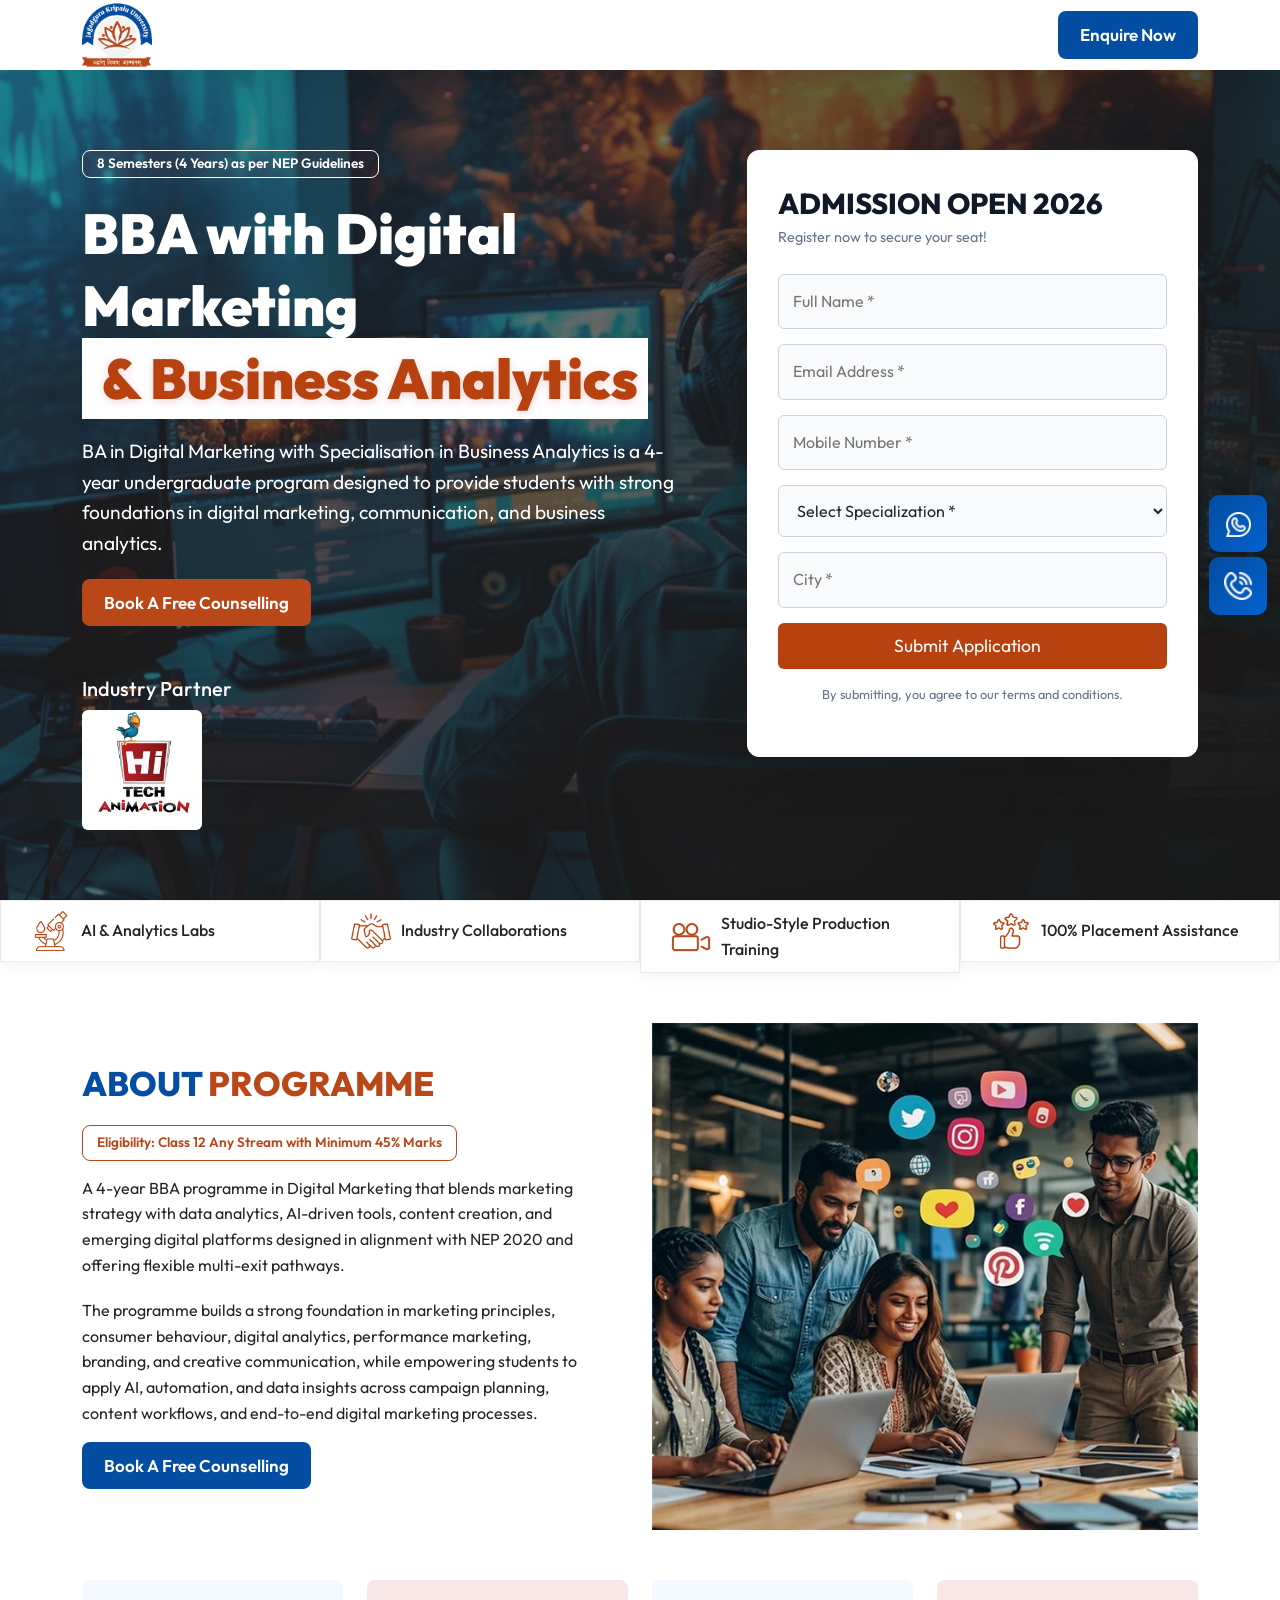
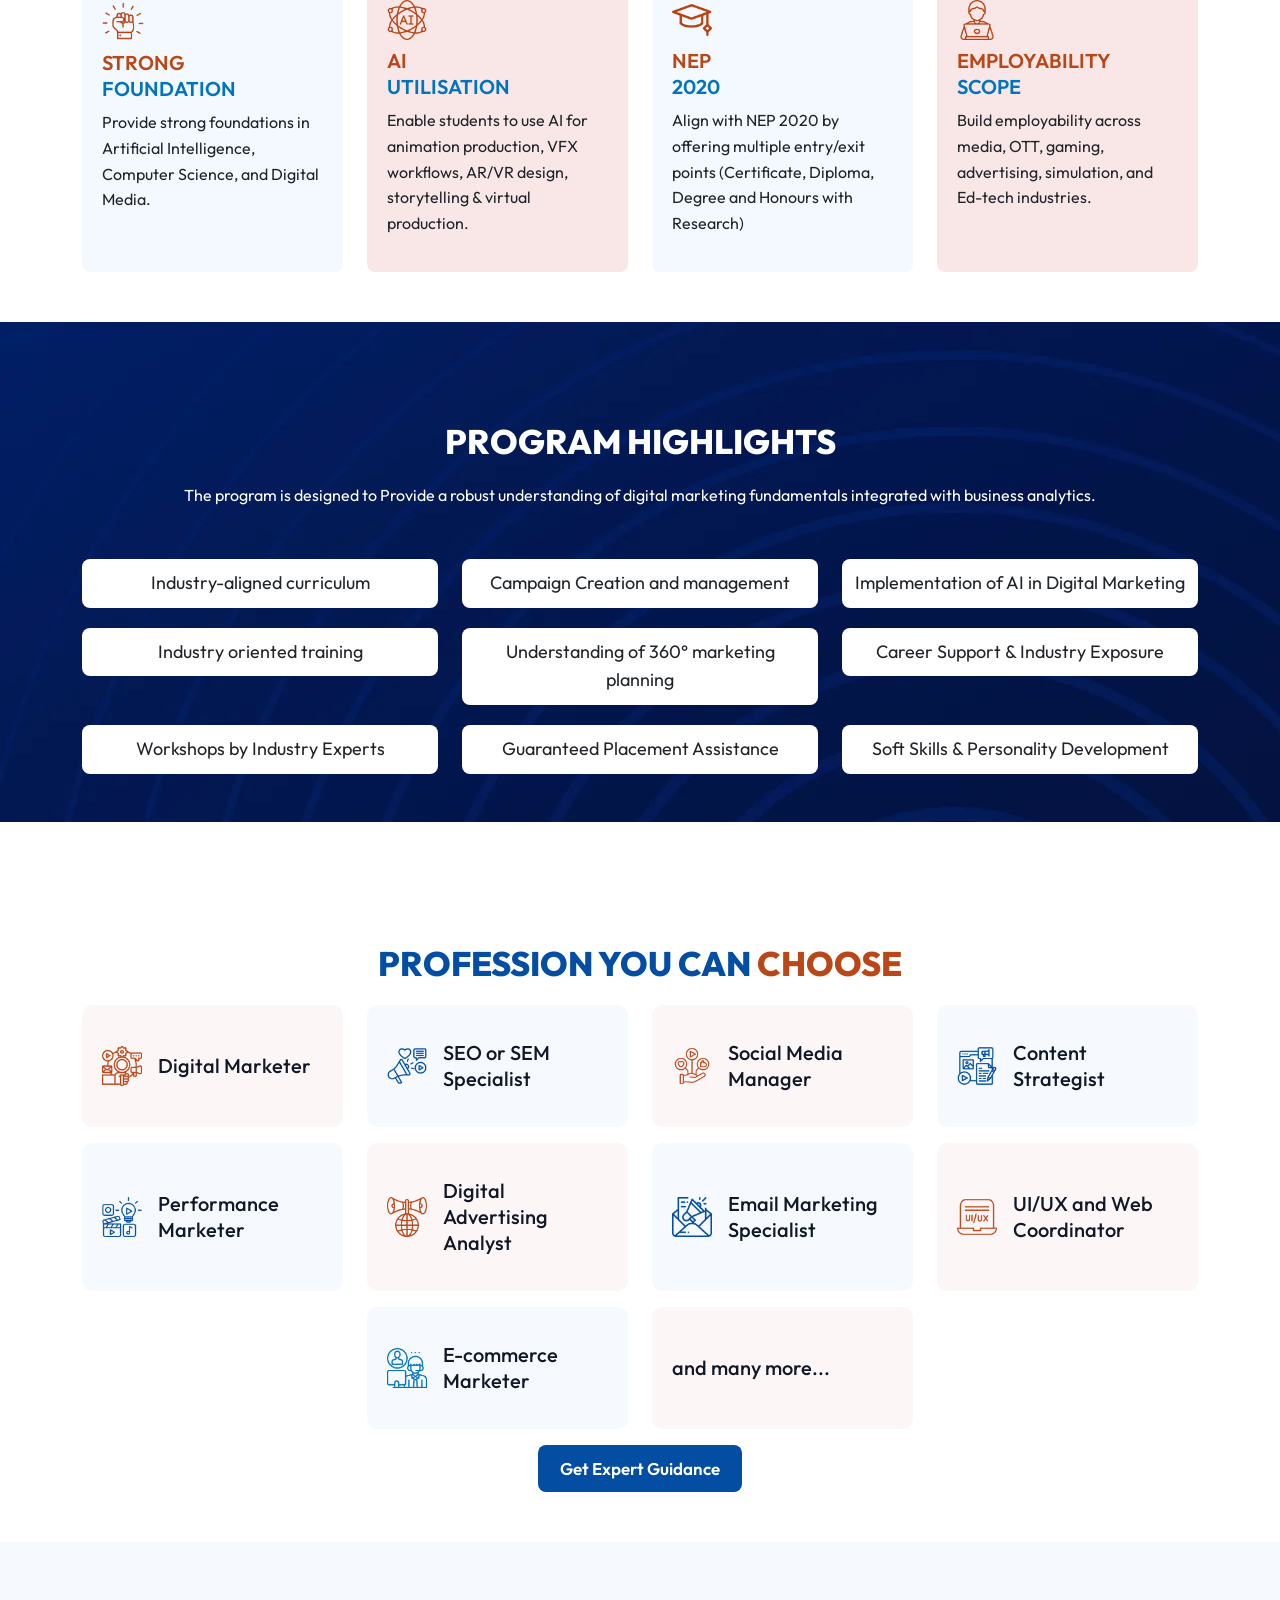
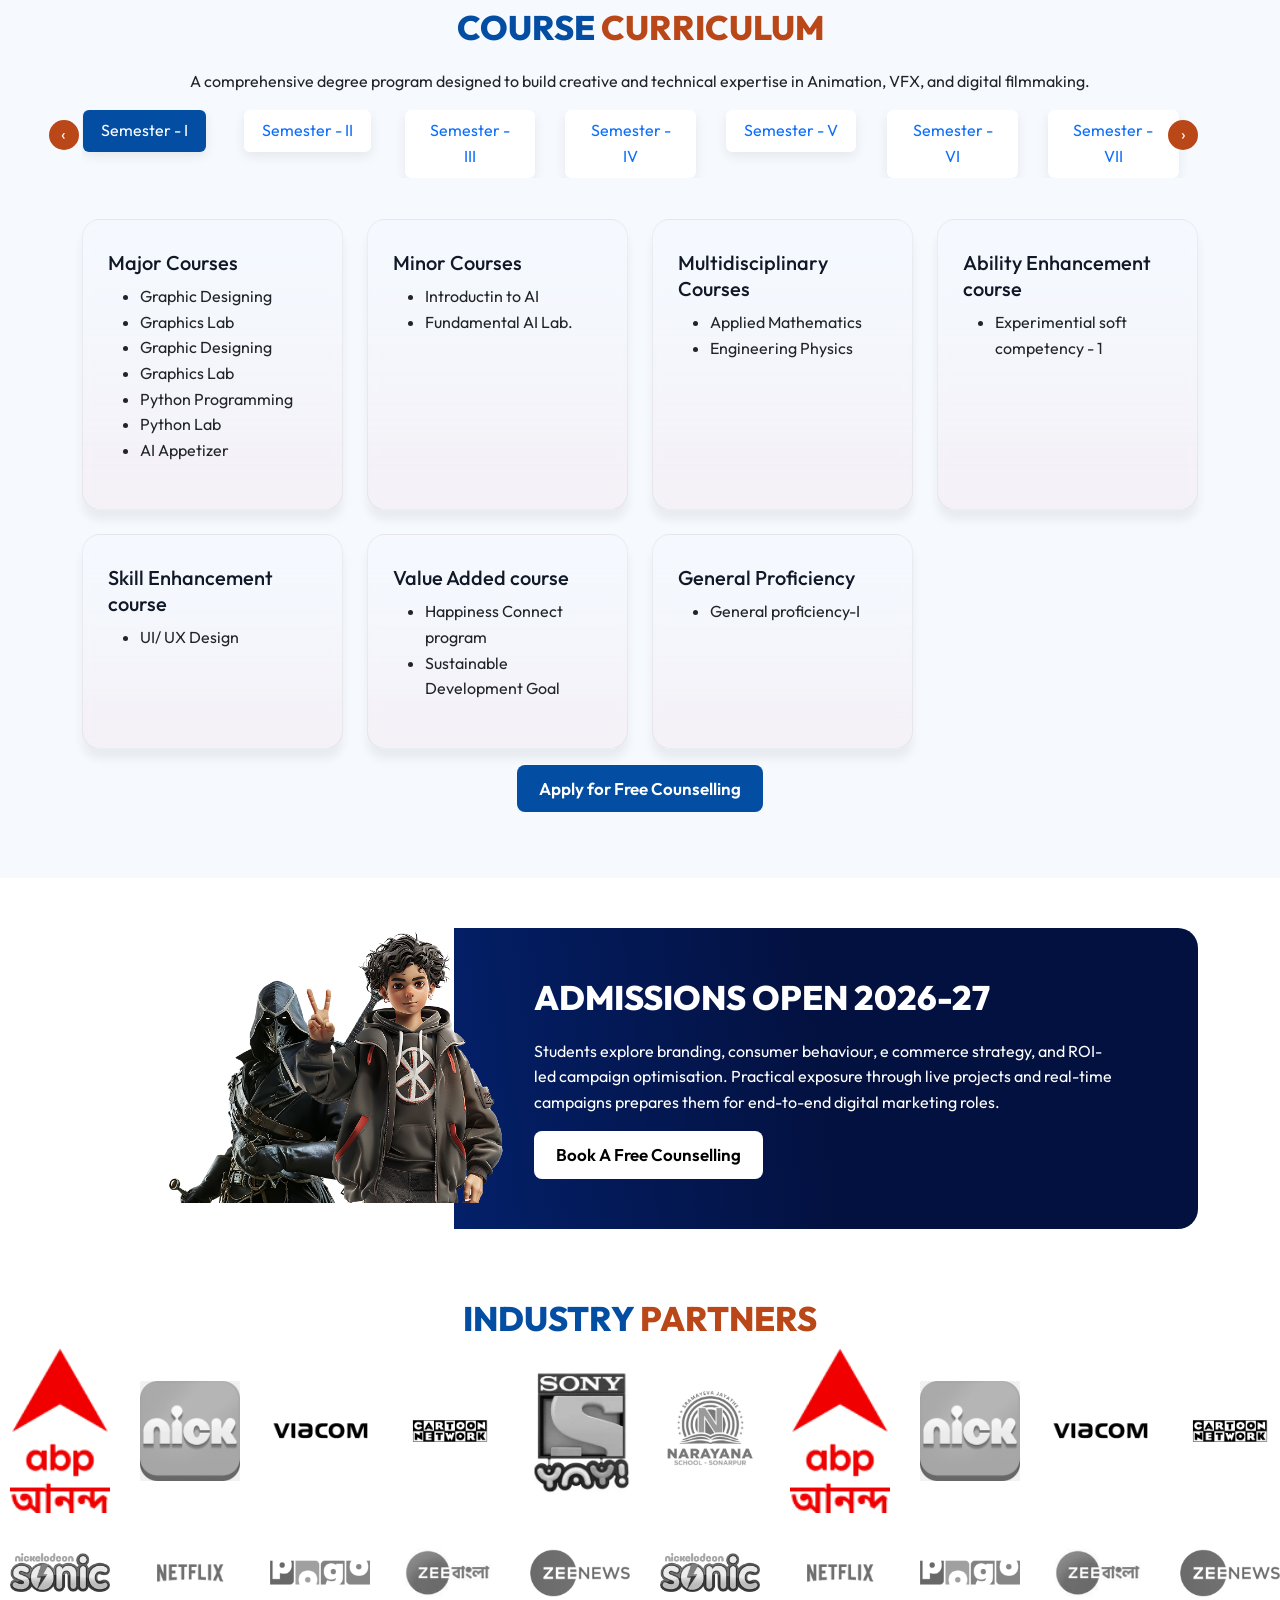
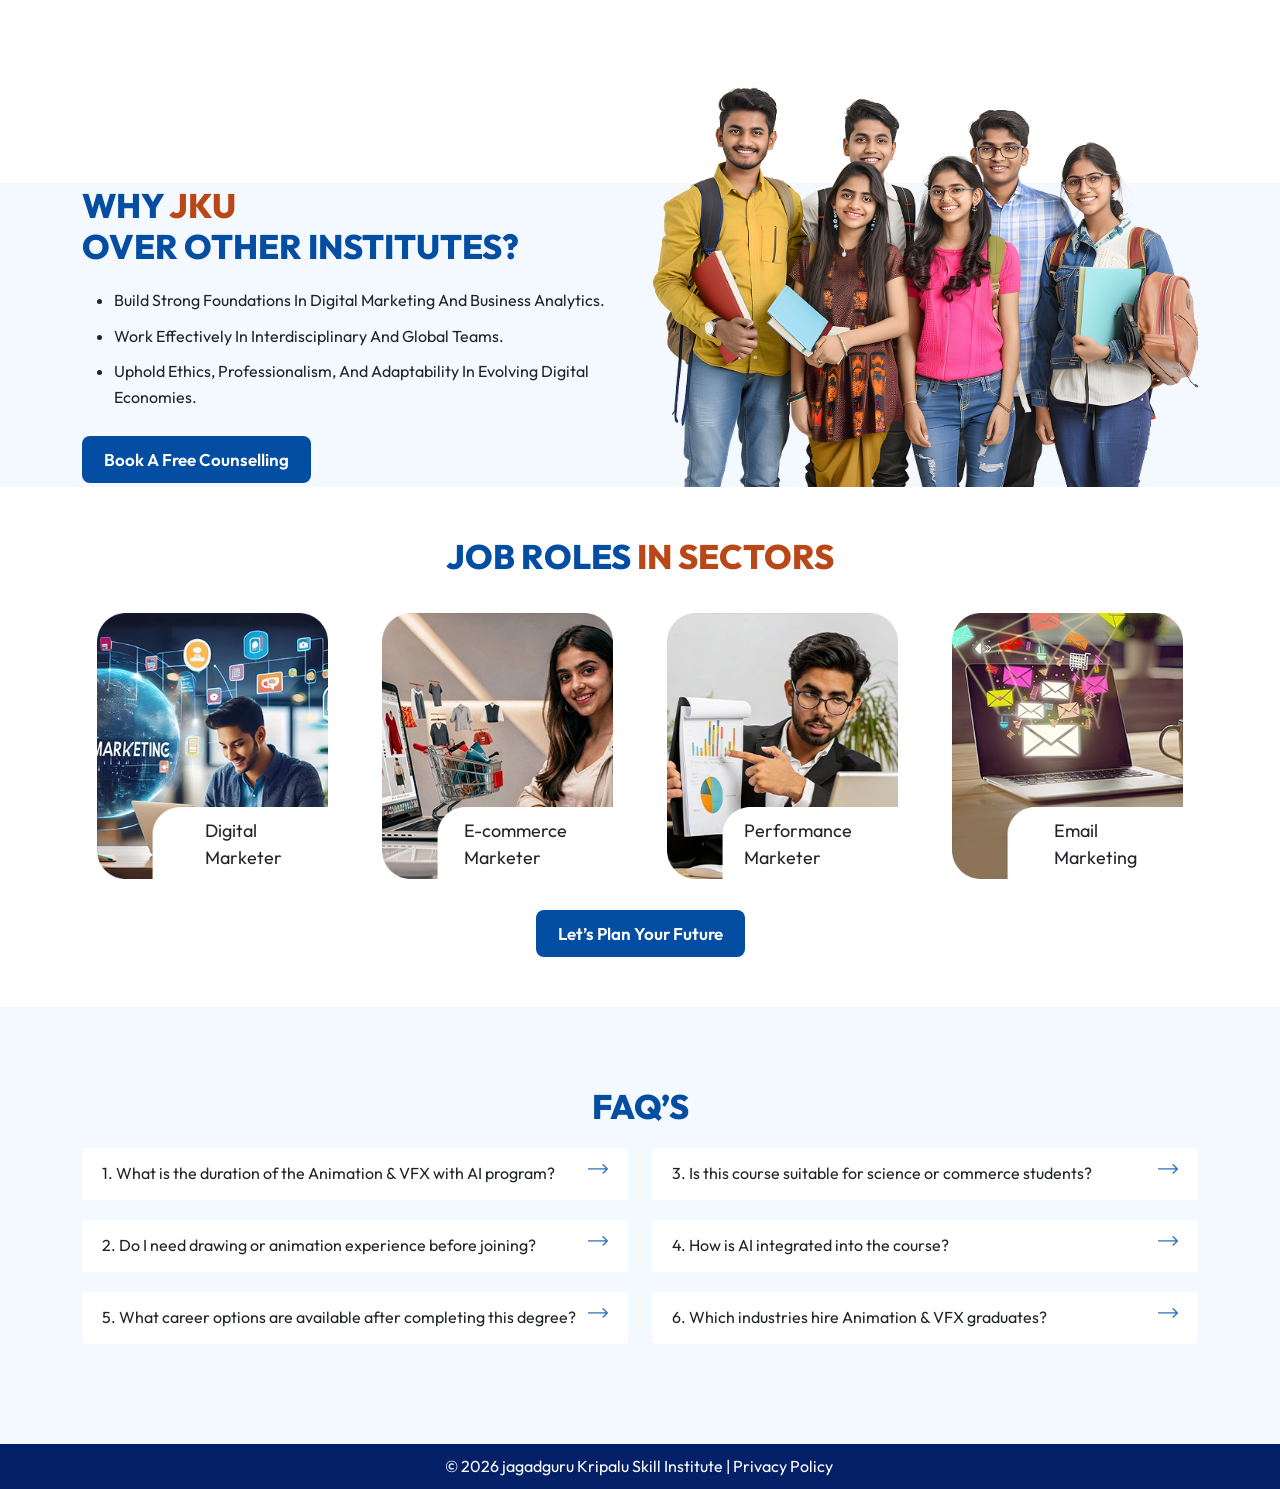
==== bba-in-digital-marketing-with-specialisation-in-business-analytics.html @ ff5bb16e "hii" ====
<!DOCTYPE html>
<html lang="en">

<head>
    <meta charset="UTF-8">
    <meta name="viewport" content="width=device-width, initial-scale=1.0">

    <title>B. Des in Animation & VFX with AI – 4 Year Undergraduate Program</title>

    <meta name="description"
        content="A future-focused course that combines Artificial Intelligence with Animation, VFX, AR/VR, and Multimedia. It helps students build creative and technical skills for the fast-growing digital and AVGC industry.">

    <link rel="stylesheet" href="assets/css/bootstrap.min.css">
    <link rel="stylesheet" href="assets/css/owl.carousel.min.css">
    <link rel="stylesheet" href="assets/css/style.css">

    <link rel="preconnect" href="https://fonts.googleapis.com">
    <link rel="preconnect" href="https://fonts.gstatic.com" crossorigin>
    <link href="https://fonts.googleapis.com/css2?family=Outfit:wght@100..900&display=swap" rel="stylesheet">

    <link rel="shortcut icon" href="img/icons/favicon.webp" type="image/x-icon">
</head>

<body>

    <!-- HERO SECTION START -->
    <section class="header">
        <div class="container">
            <div class="row align-items-center">

                <div class="col-lg-10 col-md-10 col-7">
                    <img src="assets/img/logo.webp" alt="Jagadguru Kripalu University" class="logo" width="70px">
                </div>

                <div class="col-lg-2 col-md-2 col-5 text-end">
                    <button class="book" data-bs-toggle="modal" data-bs-target="#exampleModal">
                        <span>Enquire Now</span>
                    </button>
                </div>

            </div>
        </div>
    </section>
    <section class="hero" id="home">
        <div class="hero-bg"></div>
        <div class="container hero-container">
            <div class="row">
                <div class="col-lg-7 col-md-7 col-12">
                    <div class="hero-content fade-in-up">
                        <span class="badge">8 Semesters (4 Years) as per NEP Guidelines</span>
                        <h1 class="hero-title">
                            BBA with Digital Marketing<br>
                            <span class="highlight"> & Business Analytics </span>
                        </h1>

                        <p class="hero-subtitle">
                            BA in Digital Marketing with Specialisation in Business Analytics is a 4-year undergraduate
                            program designed to provide students with strong foundations in digital marketing,
                            communication, and business analytics.
                        </p>
                        <button class="book" style="background-color: #BA4718;" data-bs-toggle="modal"
                            data-bs-target="#exampleModal">
                            <span>Book A Free Counselling</span>
                        </button>

                        <div class="hitectop">

                            <h5 class="text-white">
                                Industry Partner
                            </h5>
                            <img src="assets/img/hitech.jpeg" alt="hitech" width="120px" class="bg-white rounded">
                        </div>
                    </div>
                </div>

                <div class="col-lg-5 col-md-5 col-12">
                    <div class="hero-form-wrapper float-anim" id="apply">
                        <form class="admission-form" id="admissionForm">
                            <div class="form-header">
                                <h2>Admission Open
                                    <script>document.write(new Date().getFullYear())</script>
                                </h2>
                                <p>Register now to secure your seat!</p>
                            </div>
                            <div class="form-group">
                                <input type="text" id="name" name="name" placeholder="Full Name *" required>
                            </div>
                            <div class="form-group">
                                <input type="email" id="email" name="email" placeholder="Email Address *" required>
                            </div>
                            <div class="form-group">
                                <input type="tel" id="phone" name="phone" placeholder="Mobile Number *" maxlength="10"
                                    required>
                            </div>
                            <div class="form-group">
                                <select id="course" name="course" required>
                                    <option value="" disabled selected>Select Specialization *</option>
                                    <option value="bdes-gdav">B.Des (GDAV) - Graphic Design, Animation, VFX with AI
                                    </option>
                                    <option value="bdes-fd">B.Des (FD) - Fashion Design</option>
                                    <option value="bsc-mjmt">B.Sc - Multimedia Journalism & Media Tech with AI</option>
                                </select>
                            </div>
                            <div class="form-group">
                                <input type="text" id="city" name="city" placeholder="City *" required>
                            </div>
                            <button type="submit" class="btn btn-submit">Submit Application <i
                                    class="fas fa-arrow-right"></i></button>
                            <p class="form-footer">By submitting, you agree to our terms and conditions.</p>
                        </form>
                    </div>
                </div>
            </div>
        </div>
    </section>
    <section class="mb">
        <div class="">
            <div class="row g-0">
                <div class="col-lg-3 col-md-3 col-6">
                    <div class="stat-item">
                        <img src="assets/img/blood-test.png" alt="lab" width="40px">
                        <span>AI & Analytics Labs</span>
                    </div>
                </div>
                <div class="col-lg-3 col-md-3 col-6">
                    <div class="stat-item">
                        <img src="assets/img/handshake.png" alt="" width="40px">
                        <span>Industry Collaborations</span>
                    </div>
                </div>
                <div class="col-lg-3 col-md-3 col-6">
                    <div class="stat-item">
                        <img src="assets/img/camera.png" alt="" width="40px">
                        <span>Studio-Style Production Training</span>
                    </div>
                </div>
                <div class="col-lg-3 col-md-3 col-6">
                    <div class="stat-item">
                        <img src="assets/img/rate.png" alt="" width="40px">
                        <span>100% Placement Assistance</span>
                    </div>
                </div>
            </div>
        </div>
    </section>

    <section class="about mb">
        <div class="container">
            <div class="row align-items-center">
                <div class="col-lg-6 col-md-6 col-12 order-lg-1 order-md-1 order-2">
                    <div class="abt-text">
                        <h2>About <span class="prog">Programme</span></h2>
                        <span class="badges">Eligibility: Class 12 Any Stream with Minimum 45% Marks</span>
                        <p class="avf">
                            A 4-year BBA programme in Digital Marketing that blends marketing strategy with data
                            analytics, AI-driven tools, content creation, and emerging digital platforms designed in
                            alignment with NEP 2020 and offering flexible multi-exit pathways.
                        </p>
                        <p>
                            The programme builds a strong foundation in marketing principles, consumer behaviour,
                            digital analytics, performance marketing, branding, and creative communication, while
                            empowering students to apply AI, automation, and data insights across campaign planning,
                            content workflows, and end-to-end digital marketing processes.
                        </p>

                        <button class="book" data-bs-toggle="modal" data-bs-target="#exampleModal">
                            <span>Book A Free Counselling</span>
                        </button>
                    </div>
                </div>

                <div class="col-lg-6 col-md-6 col-12 order-lg-2 order-md-2 order-1">
                    <div class="abt-img">
                        <img src="assets/img/about-bba-img.webp" alt="" class="img-fluid">
                    </div>
                </div>
            </div>
        </div>
    </section>

    <section class="about mb">
        <div class="container">
            <div class="row">
                <div class="col-lg-12 col-md-12 col-12">
                    <div class="abt-bx">
                        <div class="row gy-3">
                            <div class="col-lg-3 col-md-3 col-6">
                                <div class="box">
                                    <img src="assets/img/determination.png" alt="Strong" width="42px" class="mb-2">
                                    <h5 class="ghf">Strong <br> <span class="fond">Foundation</span></h5>
                                    <p>
                                        Provide strong foundations in Artificial Intelligence, Computer Science, and
                                        Digital Media.
                                    </p>
                                </div>
                            </div>
                            <div class="col-lg-3 col-md-3 col-6">
                                <div class="box1">
                                    <img src="assets/img/artificial-intelligence.png" alt="Strong" width="40px"
                                        class="mb-2">
                                    <h5 class="ghf">AI <br> <span class="fond">utilisation</span></h5>
                                    <p>
                                        Enable students to use AI for animation production, VFX workflows, AR/VR design,
                                        storytelling & virtual production.
                                    </p>
                                </div>
                            </div>
                            <div class="col-lg-3 col-md-3 col-6">
                                <div class="box">
                                    <img src="assets/img/graduation-cap.png" alt="Strong" width="40px" class="mb-2">
                                    <h5 class="ghf">NEP <br> <span class="fond">2020</span></h5>
                                    <p>
                                        Align with NEP 2020 by offering multiple entry/exit points (Certificate,
                                        Diploma, Degree and Honours with Research)
                                    </p>
                                </div>
                            </div>
                            <div class="col-lg-3 col-md-3 col-6">
                                <div class="box1">
                                    <img src="assets/img/self-employed.png" alt="Strong" width="40px" class="mb-2">
                                    <h5 class="ghf">Employability <br> <span class="fond">Scope</span></h5>
                                    <p>
                                        Build employability across media, OTT, gaming, advertising, simulation, and
                                        Ed-tech industries.
                                    </p>
                                </div>
                            </div>
                        </div>
                    </div>
                </div>

            </div>
        </div>
    </section>

    <section class="course mb">
        <div class="container">
            <h2 class="text-center text-white">Program
                Highlights</h2>
            <p class="text-center text-white">
                The program is designed to Provide a robust understanding of digital marketing fundamentals integrated
                with business analytics.
            </p>
            <div class="course-sec">
                <div class="row">
                    <div class="col-lg-4 col-md-4 col-12">
                        <div class="white-box">
                            Industry-aligned curriculum
                        </div>
                    </div>
                    <div class="col-lg-4 col-md-4 col-12">
                        <div class="white-box">
                            Campaign Creation and management
                        </div>
                    </div>
                    <div class="col-lg-4 col-md-4 col-12">
                        <div class="white-box">
                            Implementation of AI in Digital Marketing
                        </div>
                    </div>
                    <div class="col-lg-4 col-md-4 col-12">
                        <div class="white-box">
                            Industry oriented training
                        </div>
                    </div>
                    <div class="col-lg-4 col-md-4 col-12">
                        <div class="white-box">
                            Understanding of 360° marketing planning
                        </div>
                    </div>
                    <div class="col-lg-4 col-md-4 col-12">
                        <div class="white-box">
                            Career Support & Industry Exposure
                        </div>
                    </div>
                    <div class="col-lg-4 col-md-4 col-12">
                        <div class="white-box">
                            Workshops by Industry Experts
                        </div>
                    </div>
                    <div class="col-lg-4 col-md-4 col-12">
                        <div class="white-box">
                            Guaranteed Placement Assistance
                        </div>
                    </div>
                    <div class="col-lg-4 col-md-4 col-12">
                        <div class="white-box">
                            Soft Skills & Personality Development
                        </div>
                    </div>

                </div>
            </div>
    </section>

    <section class="prof mb">
        <div class="container">
            <h2 class="text-center">profession you can <span class="prog">Choose</span> </h2>

            <div class="row gy-3">
                <div class="col-lg-3 col-md-3 col-6">
                    <div class="prof-box">
                        <div class="d-flex align-items-center">
                            <img src="assets/img/social-media.png" alt="" class="motion-graphic me-3" width="40px">
                            <h5 class="mb-0">Digital Marketer</h5>
                        </div>
                    </div>
                </div>
                <div class="col-lg-3 col-md-3 col-6">
                    <div class="prof-box1">
                        <div class="d-flex align-items-center">
                            <img src="assets/img/social-media-marketing.png" alt="" class="motion-graphic me-3" width="40px">
                            <h5 class="mb-0">SEO or SEM Specialist</h5>
                        </div>
                    </div>
                </div>
                <div class="col-lg-3 col-md-3 col-6">
                    <div class="prof-box">
                        <div class="d-flex align-items-center">
                            <img src="assets/img/social-media-management.png" alt="" class="motion-graphic me-3" width="40px">
                            <h5 class="mb-0">Social Media Manager</h5>
                        </div>
                    </div>
                </div>
                <div class="col-lg-3 col-md-3 col-6">
                    <div class="prof-box1">
                        <div class="d-flex align-items-center">
                            <img src="assets/img/content.png" alt="" class="motion-graphic me-3" width="40px">
                            <h5 class="mb-0">Content Strategist</h5>
                        </div>
                    </div>
                </div>
                <div class="col-lg-3 col-md-3 col-6">
                    <div class="prof-box1">
                        <div class="d-flex align-items-center">
                            <img src="assets/img/creative.png" alt="" class="motion-graphic me-3" width="40px">
                            <h5 class="mb-0">Performance Marketer</h5>
                        </div>
                    </div>
                </div>
                <div class="col-lg-3 col-md-3 col-6">
                    <div class="prof-box">
                        <div class="d-flex align-items-center">
                            <img src="assets/img/internet.png" alt="" class="motion-graphic me-3" width="40px">
                            <h5 class="mb-0">Digital Advertising Analyst</h5>
                        </div>
                    </div>
                </div>
                <div class="col-lg-3 col-md-3 col-6">
                    <div class="prof-box1">
                        <div class="d-flex align-items-center">
                            <img src="assets/img/email.png" alt="" class="motion-graphic me-3" width="40px">
                            <h5 class="mb-0">Email Marketing Specialist</h5>
                        </div>
                    </div>
                </div>
                <div class="col-lg-3 col-md-3 col-6">
                    <div class="prof-box">
                        <div class="d-flex align-items-center">
                            <img src="assets/img/ux-design.png" alt="" class="motion-graphic me-3" width="40px">
                            <h5 class="mb-0">UI/UX and Web Coordinator</h5>
                        </div>
                    </div>
                </div>
                <div class="col-lg-3 col-md-3 col-0"></div>
                <div class="col-lg-3 col-md-3 col-6">
                    <div class="prof-box1">
                        <div class="d-flex align-items-center">
                            <img src="assets/img/call-center.png" alt="" class="motion-graphic me-3" width="40px">
                            <h5 class="mb-0">E-commerce Marketer</h5>
                        </div>
                    </div>
                </div>
                <div class="col-lg-3 col-md-3 col-6">
                    <div class="prof-box">
                        <div class="d-flex align-items-center">

                            <h5 class="mb-0">and many more...</h5>
                        </div>
                    </div>
                </div>
                <div class="col-lg-3 col-md-3 col-12"></div>
            </div>
            <div class="text-center mt-3">
                <button class="book" data-bs-toggle="modal" data-bs-target="#exampleModal">
                    <span>Get Expert Guidance</span>
                </button>
            </div>
        </div>
    </section>
    <section class="mb tab-slider">
        <div class="pt-3 pb-3">
            <div class="container">
                <div>
                    <div class="text-center">
                        <h2>
                            Course <span class="prog">Curriculum</span>
                        </h2>
                        <p>
                            A comprehensive degree program designed to build creative and technical expertise in
                            Animation, VFX, and digital filmmaking.
                        </p>
                    </div>
                    <button class="carousel-control-prev" type="button" data-bs-target="#semesterCarousel"
                        data-bs-slide="prev">

                    </button>
                    <div class="owl-carousel owl-theme nav nav-pills mb-3" id="pills-tab" role="tablist"
                        data-owl-carousel='{
                                            "margin": 10,
                                            "dots":false,
                                            "nav": true,
                                            "loop":true,
                                            "autoplay":false,
                                            "responsive":{"0":{"items":3,"dots":false}, "600":{"items":3,"dots":false},"1000":{"items":7}}
                                        }' data-aos="fade-up" data-aos-delay="100">
                        <div class="item">
                            <div class="nav-item" role="presentation">
                                <button class="nav-link semester-box active" id="pills-sem1-tab" data-bs-toggle="pill"
                                    data-bs-target="#pills-sem1" type="button" role="tab" aria-controls="pills-sem1"
                                    aria-selected="true">
                                    <div class="d-flex gap-3">

                                        <p class="box-number mb-0">Semester - I</p>
                                    </div>
                                </button>
                            </div>
                        </div>
                        <div class="item">
                            <div class="nav-item" role="presentation">
                                <button class="nav-link semester-box" id="pills-sem2-tab" data-bs-toggle="pill"
                                    data-bs-target="#pills-sem2" type="button" role="tab" aria-controls="pills-sem2"
                                    aria-selected="true">
                                    <div class="d-flex gap-3">

                                        <p class="box-number mb-0">Semester - II</p>
                                    </div>
                                </button>
                            </div>
                        </div>
                        <div class="item">
                            <div class="nav-item" role="presentation">
                                <button class="nav-link semester-box" id="pills-sem3-tab" data-bs-toggle="pill"
                                    data-bs-target="#pills-sem3" type="button" role="tab" aria-controls="pills-sem3"
                                    aria-selected="true">
                                    <div class="d-flex gap-3">

                                        <p class="box-number mb-0">Semester - III</p>
                                    </div>
                                </button>
                            </div>
                            </ul>
                        </div>
                        <div class="item">
                            <div class="nav-item" role="presentation">
                                <button class="nav-link semester-box" id="pills-sem4-tab" data-bs-toggle="pill"
                                    data-bs-target="#pills-sem4" type="button" role="tab" aria-controls="pills-sem4"
                                    aria-selected="true">
                                    <div class="d-flex gap-3">

                                        <p class="box-number mb-0">Semester - IV</p>
                                    </div>
                                </button>
                            </div>
                        </div>
                        <div class="item">
                            <div class="nav-item" role="presentation">
                                <button class="nav-link semester-box" id="pills-sem5-tab" data-bs-toggle="pill"
                                    data-bs-target="#pills-sem5" type="button" role="tab" aria-controls="pills-sem5"
                                    aria-selected="true">
                                    <div class="d-flex gap-3">

                                        <p class="box-number mb-0">Semester - V</p>
                                    </div>
                                </button>
                            </div>

                        </div>
                        <div class="item">
                            <div class="nav-item" role="presentation">
                                <button class="nav-link semester-box" id="pills-sem6-tab" data-bs-toggle="pill"
                                    data-bs-target="#pills-sem6" type="button" role="tab" aria-controls="pills-sem6"
                                    aria-selected="true">
                                    <div class="d-flex gap-3">

                                        <p class="box-number mb-0">Semester - VI</p>
                                    </div>
                                </button>
                            </div>

                        </div>
                        <div class="item">
                            <div class="nav-item" role="presentation">
                                <button class="nav-link semester-box" id="pills-sem7-tab" data-bs-toggle="pill"
                                    data-bs-target="#pills-sem7" type="button" role="tab" aria-controls="pills-sem7"
                                    aria-selected="true">
                                    <div class="d-flex gap-3">

                                        <p class="box-number mb-0">Semester - VII</p>
                                    </div>
                                </button>
                            </div>

                        </div>
                        <div class="item">
                            <div class="nav-item" role="presentation">
                                <button class="nav-link semester-box" id="pills-sem8-tab" data-bs-toggle="pill"
                                    data-bs-target="#pills-sem8" type="button" role="tab" aria-controls="pills-sem8"
                                    aria-selected="true">
                                    <div class="d-flex gap-3">

                                        <p class="box-number mb-0">Semester - VIII</p>
                                    </div>
                                </button>
                            </div>
                        </div>
                    </div>



                    <button class="carousel-control-next" type="button" data-bs-target="#semesterCarousel"
                        data-bs-slide="next">

                    </button>

                    <div class="tab-content" id="nav-tabContent" data-aos="fade-up" data-aos-delay="200">
                        <div class="tab-pane fade show active" id="pills-sem1" role="tabpanel"
                            aria-labelledby="pills-sem1-tab">
                            <div class="row gy-4 course-row">
                                <div class="col-lg-3">
                                    <div class="course-card">
                                        <h5>Major Courses</h5>
                                        <ul>
                                            <li>Graphic Designing</li>
                                            <li>Graphics Lab</li>
                                            <li>Graphic Designing</li>
                                            <li>Graphics Lab</li>
                                            <li>Python Programming</li>
                                            <li>Python Lab</li>
                                            <li>AI Appetizer</li>
                                        </ul>
                                    </div>
                                </div>
                                <div class="col-lg-3">
                                    <div class="course-card">
                                        <h5>Minor Courses</h5>
                                        <ul>
                                            <li>Introductin to AI </li>
                                            <li>Fundamental AI Lab.</li>
                                        </ul>
                                    </div>
                                </div>
                                <div class="col-lg-3">
                                    <div class="course-card">
                                        <h5>Multidisciplinary Courses</h5>
                                        <ul>
                                            <li>Applied Mathematics</li>
                                            <li>Engineering Physics </li>
                                        </ul>
                                    </div>
                                </div>
                                <div class="col-lg-3">
                                    <div class="course-card">
                                        <h5>Ability Enhancement course</h5>
                                        <ul>
                                            <li>Experimential soft competency - 1</li>
                                        </ul>
                                    </div>
                                </div>
                                <div class="col-lg-3">
                                    <div class="course-card">
                                        <h5>Skill Enhancement course</h5>
                                        <ul>
                                            <li>UI/ UX Design</li>
                                        </ul>
                                    </div>
                                </div>
                                <div class="col-lg-3">
                                    <div class="course-card">
                                        <h5>Value Added course</h5>
                                        <ul>
                                            <li>Happiness Connect program</li>
                                            <li>Sustainable Development Goal</li>
                                        </ul>
                                    </div>
                                </div>
                                <div class="col-lg-3">
                                    <div class="course-card">
                                        <h5>General Proficiency</h5>
                                        <ul>
                                            <li>General proficiency-I</li>
                                        </ul>
                                    </div>
                                </div>
                            </div>
                        </div>

                        <div class="tab-pane fade" id="pills-sem2" role="tabpanel" aria-labelledby="pills-sem2-tab">
                            <div class="row gy-4 course-row">
                                <div class="col-lg-3">
                                    <div class="course-card">
                                        <h5>Major Courses</h5>
                                        <ul>
                                            <li>Data structure using ‘C++’</li>
                                            <li>C++ Data Organization Lab.</li>
                                            <li>Basic Electrical and Electronics Engineering</li>
                                            <li>Motion Graphics </li>
                                            <li>Dynamic Graphics Lab</li>
                                        </ul>
                                    </div>
                                </div>

                                <div class="col-lg-3">
                                    <div class="course-card">
                                        <h5>Minor Courses</h5>
                                        <ul>
                                            <li>Data Centric AI: Data collection and processing</li>
                                            <li>Data collection and processing Lab</li>
                                        </ul>
                                    </div>
                                </div>

                                <div class="col-lg-3">
                                    <div class="course-card">
                                        <h5>Multidisciplinary Courses</h5>
                                        <ul>
                                            <li>Applied Statistics</li>
                                        </ul>
                                    </div>
                                </div>

                                <div class="col-lg-3">
                                    <div class="course-card">
                                        <h5>Ability enhancement course</h5>
                                        <ul>
                                            <li>Experiential soft competency-II</li>
                                        </ul>
                                    </div>
                                </div>

                                <div class="col-lg-3">
                                    <div class="course-card">
                                        <h5>Skill enhancement course</h5>
                                        <ul>
                                            <li>Principles of Animation</li>
                                        </ul>
                                    </div>
                                </div>

                                <div class="col-lg-3">
                                    <div class="course-card">
                                        <h5>Value added course</h5>
                                        <ul>
                                            <li>Environmental science</li>
                                        </ul>
                                    </div>
                                </div>

                                <div class="col-lg-3">
                                    <div class="course-card">
                                        <h5>General Proficiency</h5>
                                        <ul>
                                            <li>General proficiency-II</li>
                                        </ul>

                                    </div>
                                </div>
                            </div>
                        </div>

                        <div class="tab-pane fade" id="pills-sem3" role="tabpanel" aria-labelledby="pills-sem3-tab">
                            <div class="row gy-4 course-row">
                                <div class="col-lg-3">
                                    <div class="course-card">
                                        <h5>Major Courses</h5>
                                        <ul>
                                            <li>Computer Organization and Architecture</li>
                                            <li>Computer Systems Architecture Lab</li>
                                            <li>Object oriented programming using java</li>
                                            <li>Java Lab</li>
                                            <li>Algorithm design and analysis</li>
                                            <li>Algorithm Development and Evaluation Lab</li>
                                            <li>Pre-Production & Storyboard for 2D Animation </li>
                                            <li>2D Animation Pre-Production Lab</li>
                                        </ul>

                                    </div>
                                </div>

                                <div class="col-lg-3">
                                    <div class="course-card">
                                        <h5>Minor Courses</h5>
                                        <ul>
                                            <li>Data Centric AI: Data Analysis</li>
                                            <li>Data Analysis for AI Lab</li>
                                        </ul>
                                    </div>
                                </div>

                                <div class="col-lg-3">
                                    <div class="course-card">
                                        <h5>Skill enhancement course</h5>
                                        <ul>
                                            <li>Assets for 2D Animation</li>
                                        </ul>
                                    </div>
                                </div>

                                <div class="col-lg-3">
                                    <div class="course-card">
                                        <h5>Multidisciplinary Courses</h5>
                                        <ul>
                                            <li>Discrete Mathematics</li>
                                        </ul>
                                    </div>
                                </div>

                                <div class="col-lg-3">
                                    <div class="course-card">
                                        <h5>Value added</h5>
                                        <ul>
                                            <li>Disaster management</li>
                                        </ul>
                                    </div>
                                </div>

                                <div class="col-lg-3">
                                    <div class="course-card">
                                        <h5>General Proficiency</h5>
                                        <ul>
                                            <li>General proficiency-III</li>
                                        </ul>
                                    </div>
                                </div>
                            </div>
                        </div>

                        <div class="tab-pane fade" id="pills-sem4" role="tabpanel" aria-labelledby="pills-sem4-tab">
                            <div class="row gy-4 course-row">
                                <div class="col-lg-3">
                                    <div class="course-card">
                                        <h5>Major Courses</h5>
                                        <ul>
                                            <li>Computer Networks</li>
                                            <li>Computer Networking and Protocols Lab</li>
                                            <li>Operating Systems</li>
                                            <li>OS Programming Lab</li>
                                            <li>Body Mechanism in 2D Animation</li>
                                            <li>Acting for 2D Animation</li>
                                            <li>Animation Acting Lab</li>
                                        </ul>

                                    </div>
                                </div>
                                <div class="col-lg-3">
                                    <div class="course-card">
                                        <h5>Minor Courses</h5>
                                        <ul>
                                            <li>Machine Learning</li>
                                            <li>ML Algorithms Lab</li>
                                        </ul>
                                    </div>
                                </div>

                                <div class="col-lg-3">
                                    <div class="course-card">
                                        <h5>Skill Enhancement</h5>
                                        <ul>
                                            <li>Post-Production for 2D Animation(Project based)</li>
                                        </ul>
                                    </div>
                                </div>
                                <div class="col-lg-3">
                                    <div class="course-card">
                                        <h5>General Proficiency</h5>
                                        <p>General proficiency-IV</p>
                                    </div>
                                </div>
                            </div>
                        </div>

                        <div class="tab-pane fade" id="pills-sem5" role="tabpanel" aria-labelledby="pills-sem5-tab">
                            <div class="row gy-4 course-row">
                                <div class="col-lg-3">
                                    <div class="course-card">
                                        <h5>Major Courses</h5>
                                        <ul>
                                            <li>Database Engineering </li>
                                            <li>Database Engineering Lab</li>
                                            <li>Introduction to 3D Animation using MAYA</li>
                                            <li>3D Animation using MAYA Lab</li>
                                            <li>3D Asset Creation</li>
                                            <li>3D Asset Development Lab</li>
                                        </ul>

                                    </div>
                                </div>

                                <div class="col-lg-3">
                                    <div class="course-card">
                                        <h5>Minor Courses</h5>
                                        <ul>
                                            <li>Rotography</li>
                                            <li>Rotography using Nuke/Silhouette Lab</li>
                                        </ul>
                                    </div>
                                </div>

                                <div class="col-lg-3">
                                    <div class="course-card">
                                        <h5>Summer Internship</h5>
                                        <ul>
                                            <li>
                                                Internship
                                            </li>
                                        </ul>
                                    </div>
                                </div>

                                <div class="col-lg-3">
                                    <div class="course-card">
                                        <h5>Ability Enhancement course</h5>
                                        <ul>
                                            <li>
                                                Employability planning and preparation – I
                                            </li>
                                        </ul>
                                    </div>
                                </div>

                                <div class="col-lg-3">
                                    <div class="course-card">
                                        <h5>General proficiency</h5>
                                        <ul>
                                            <li>
                                                General proficiency-V
                                            </li>
                                        </ul>
                                    </div>
                                </div>
                            </div>
                        </div>

                        <div class="tab-pane fade" id="pills-sem6" role="tabpanel" aria-labelledby="pills-sem6-tab">
                            <div class="row gy-4 course-row">
                                <div class="col-lg-3">
                                    <div class="course-card">
                                        <h5>Major Courses</h5>
                                        <ul>
                                            <li>Project management for professionals</li>
                                            <li>Project management Lab</li>
                                            <li>3D Animation</li>
                                            <li>3D Motion Graphics Lab</li>
                                            <li>3D Post-Production</li>
                                            <li>3D Rendering and Compositing Lab</li>
                                        </ul>
                                    </div>
                                </div>

                                <div class="col-lg-3">
                                    <div class="course-card">
                                        <h5>Minor Courses</h5>
                                        <ul>
                                            <li>Paint (Software required Adobe Photoshop,Silhouette/Nuke)</li>
                                            <li>Paint (Software required Adobe Photoshop,Silhouette/Nuke) Lab</li>
                                        </ul>

                                    </div>
                                </div>

                                <div class="col-lg-3">
                                    <div class="course-card">
                                        <h5>Ability Enhancement course</h5>
                                        <ul>
                                            <li>Employbility planning & preparation – II</li>
                                        </ul>
                                    </div>
                                </div>

                                <div class="col-lg-3">
                                    <div class="course-card">
                                        <h5>Skill enhancement</h5>
                                        <ul>
                                            <li>Major project (Implementation & presentation)</li>
                                        </ul>
                                    </div>
                                </div>

                                <div class="col-lg-3">
                                    <div class="course-card">
                                        <h5>General proficiency</h5>
                                        <ul>
                                            <li>General proficiency-VI </li>
                                        </ul>
                                    </div>
                                </div>
                            </div>
                        </div>

                        <div class="tab-pane fade" id="pills-sem7" role="tabpanel" aria-labelledby="pills-sem7-tab">
                            <div class="row gy-4 course-row">
                                <div class="col-lg-3">
                                    <div class="course-card">
                                        <h5>Major Courses</h5>
                                        <ul>
                                            <li><b>HONs Degree</b></li>
                                            <li>Specialization in 2D Production</li>
                                            <li>2D Production Lab</li>
                                            <li>Use of AI in 2D Production</li>
                                            <li>2D Production using AI Lab</li>
                                            <li>Showreel for 2D Production</li>
                                            <li>2D Production using showreel Lab</li>
                                        </ul>

                                    </div>
                                </div>

                                <div class="col-lg-3">
                                    <div class="course-card">
                                        <h5>Minor Courses</h5>
                                        <ul>
                                            <li>Compositing</li>
                                            <li>Compositing using Adobe After Effects, Nuke Lab</li>
                                        </ul>
                                    </div>
                                </div>

                                <div class="col-lg-3">
                                    <div class="course-card">
                                        <h5>Ability Enhancement Course</h5>
                                        <ul>
                                            <li>Research Methodology – I</li>
                                        </ul>
                                    </div>
                                </div>

                                <div class="col-lg-3">
                                    <div class="course-card">
                                        <h5>Skill enhancement</h5>
                                        <ul>
                                            <li>Showreel for 3D Production</li>
                                        </ul>

                                    </div>
                                </div>

                                <div class="col-lg-3">
                                    <div class="course-card">
                                        <h5>Summer Internship</h5>
                                        <ul>
                                            <li>Internship</li>
                                        </ul>
                                    </div>
                                </div>
                            </div>
                        </div>

                        <div class="tab-pane fade" id="pills-sem8" role="tabpanel" aria-labelledby="pills-sem8-tab">
                            <div class="row gy-4 course-row">
                                <div class="col-lg-3">
                                    <div class="course-card">
                                        <h5>Major Courses</h5>
                                        <ul>
                                            <li>Specialization 3D Production & Use of AI.(Project)</li>
                                        </ul>
                                    </div>
                                </div>

                                <div class="col-lg-3">
                                    <div class="course-card">
                                        <h5>Minor Courses</h5>
                                        <ul>
                                            <li>Special Effects </li>
                                            <li>Special Effects using Houdini Lab</li>
                                        </ul>

                                    </div>
                                </div>
                            </div>
                        </div>
                    </div>
                    <div class="text-center mt-3">
                        <button class="book" data-bs-toggle="modal" data-bs-target="#exampleModal">
                            <span>Apply for Free Counselling</span>
                        </button>
                    </div>
                </div>
            </div>
        </div>
    </section>

    <section class="admision mb">
        <div class="container">
            <div class="row g-0">
                <div class="col-lg-4 col-md-4 col-12">
                    <div class="adm-img">
                        <img src="assets/img/robot.png" alt="" class="img-fluid">
                    </div>
                </div>
                <div class="col-lg-8 col-md-8 col-12">
                    <div class="ad-text">
                        <h2 class="text-white">Admissions Open 2026-27</h2>
                        <p class="text-white">Students explore branding, consumer behaviour, e commerce strategy, and
                            ROI-led campaign optimisation. Practical exposure through live projects and real-time
                            campaigns prepares them for end-to-end digital marketing roles.</p>
                        <button class="book" style="background-color: #fff; color:#000;" data-bs-toggle="modal"
                            data-bs-target="#exampleModal">
                            <span>Book A Free Counselling</span>
                        </button>
                    </div>
                </div>
            </div>
        </div>
    </section>

    <section class="mb" id="partner">
        <div class="text-center">
            <h2 class="mb-0">Industry <span class="prog">Partners</span> </h2>

        </div>
        <div class="marquee marquee--pause-hover js-marquee">
            <div class="marquee__group">
                <img class="" src="assets/img/abp.png" alt="ceebe">
                <img class="" src="assets/img/nick.png" alt="gtti">
                <img class="" src="assets/img/vaicom.png" alt="ga">
                <img class="" src="assets/img/cartoon.png" alt="reproart">
                <img class="" src="assets/img/sony-yay.webp" alt="hitech">
                <img class="" src="assets/img/naryana.png" alt="laikaa">

            </div>
        </div>
        <div class="marquee marquee--reversed marquee--pause-hover js-marquee">
            <div class="marquee__group gfr">
                <img class="" src="assets/img/sonic.png" alt="narayanacoaching">
                <img class="" src="assets/img/netflix.png" alt="moople">
                <img class="" src="assets/img/pogo.png" alt="tutopia">
                <img class="" src="assets/img/zee-bangla.png" alt="tutopia">
                <img class="" src="assets/img/zee-news.png" alt="tutopia">
            </div>
        </div>
    </section>

    <section class="why mb">
        <div class="container">
            <div class="row align-items-center">
                <div class="col-lg-6 col-md-6 col-12">
                    <div class="wht-text">
                        <h2>Why <span class="prog">JKU</span> <br>
                            over other institutes?</h2>
                        <ul>
                            <li>Build Strong Foundations In Digital Marketing And Business Analytics.</li>
                            <li>Work Effectively In Interdisciplinary And Global Teams.</li>
                            <li>Uphold Ethics, Professionalism, And Adaptability In Evolving Digital Economies.</li>
                        </ul>
                        <button class="book" data-bs-toggle="modal" data-bs-target="#exampleModal">
                            <span>Book A Free Counselling</span>
                        </button>
                    </div>
                </div>
                <div class="col-lg-6 col-md-6 col-12">
                    <div class="why-img">
                        <img src="assets/img/group.png" alt="" class="img-fluid">
                    </div>
                </div>
            </div>
        </div>
    </section>

    <section class="job mb">
        <div class="container">
            <h2 class="text-center">Job Roles <span class="prog">In sectors</span> </h2>
            <div class="row">
                <div class="col-lg-3 col-md-3 col-6">
                    <div class="job-imh">
                        <img src="assets/img/digiatal-marketer.webp" alt="" class="img-fluid">
                        <div class="anim">
                            Digital <br> Marketer
                        </div>
                    </div>
                </div>
                <div class="col-lg-3 col-md-3 col-6">
                    <div class="job-imh">
                        <img src="assets/img/ecommerce.webp" alt="" class="img-fluid">
                        <div class="anim">
                           E-commerce <br> Marketer
                        </div>
                    </div>
                </div>
                <div class="col-lg-3 col-md-3 col-6">
                    <div class="job-imh">
                        <img src="assets/img/performance.webp" alt="" class="img-fluid">
                        <div class="anim">
                            Performance <br> Marketer
                        </div>
                    </div>
                </div>
                <div class="col-lg-3 col-md-3 col-6">
                    <div class="job-imh">
                        <img src="assets/img/emails.webp" alt="" class="img-fluid">
                        <div class="anim anime">
                            Email <br> Marketing 
                        </div>
                    </div>
                </div>
            </div>
            <div class="text-center mt-3">
                <button class="book" data-bs-toggle="modal" data-bs-target="#exampleModal">
                    <span>Let’s Plan Your Future</span>
                </button>
            </div>
        </div>
    </section>

    <section class="faq">
        <div class="container">
            <h2 class="text-center">FAQ’s</h2>
            <div class="fre-box">
                <div data-aos="fade-up" data-aos-duration="1000">
                    <div class="faq-box">
                        <div class="accordion" id="accordionExample">
                            <div class="row">
                                <div class="col-lg-6 col-md-6 col-12">
                                    <div class="accordion-item">
                                        <h2 class="accordion-header">
                                            <button class="accordion-button collapsed" type="button"
                                                data-bs-toggle="collapse" data-bs-target="#collapseone"
                                                aria-expanded="false" aria-controls="collapseone">
                                                1. What is the duration of the Animation & VFX with AI program?
                                            </button>
                                        </h2>

                                        <div id="collapseone" class="accordion-collapse collapse"
                                            data-bs-parent="#accordionExample">
                                            <div class="accordion-body">
                                                The program is a 4-year undergraduate degree covering animation, VFX,
                                                filmmaking, and AI-powered design technologies.

                                            </div>
                                        </div>
                                    </div>
                                    <div class="accordion-item">
                                        <h2 class="accordion-header">
                                            <button class="accordion-button collapsed" type="button"
                                                data-bs-toggle="collapse" data-bs-target="#collapseTwo"
                                                aria-expanded="false" aria-controls="collapseTwo">
                                                2. Do I need drawing or animation experience before joining?
                                            </button>
                                        </h2>
                                        <div id="collapseTwo" class="accordion-collapse collapse"
                                            data-bs-parent="#accordionExample">
                                            <div class="accordion-body">
                                                No prior experience is required. The program starts from fundamentals
                                                and gradually advances to professional-level skills.

                                            </div>
                                        </div>
                                    </div>
                                    <div class="accordion-item">
                                        <h2 class="accordion-header">
                                            <button class="accordion-button collapsed" type="button"
                                                data-bs-toggle="collapse" data-bs-target="#collapseFive"
                                                aria-expanded="false" aria-controls="collapseFour">
                                                5. What career options are available after completing this degree?

                                            </button>
                                        </h2>
                                        <div id="collapseFive" class="accordion-collapse collapse"
                                            data-bs-parent="#accordionExample">
                                            <div class="accordion-body">
                                                You can work as Animator, VFX Artist, Motion Graphics Designer, AR/VR
                                                Designer, Multimedia Designer, or Technical Director.
                                            </div>
                                        </div>
                                    </div>
                                </div>

                                <div class="col-lg-6 col-md-6 col-12">
                                    <div class="accordion-item">
                                        <h2 class="accordion-header">
                                            <button class="accordion-button collapsed" type="button"
                                                data-bs-toggle="collapse" data-bs-target="#collapseThree"
                                                aria-expanded="false" aria-controls="collapseThree">
                                                3. Is this course suitable for science or commerce students?</button>
                                        </h2>
                                        <div id="collapseThree" class="accordion-collapse collapse"
                                            data-bs-parent="#accordionExample">
                                            <div class="accordion-body">
                                                Yes, students from any stream (Science, Commerce, or Arts) can enroll.
                                                Applicants must have at least 45% marks.

                                            </div>
                                        </div>
                                    </div>
                                    <div class="accordion-item">
                                        <h2 class="accordion-header">
                                            <button class="accordion-button collapsed" type="button"
                                                data-bs-toggle="collapse" data-bs-target="#collapseFour"
                                                aria-expanded="false" aria-controls="collapseFour">
                                                4. How is AI integrated into the course?

                                            </button>
                                        </h2>
                                        <div id="collapseFour" class="accordion-collapse collapse"
                                            data-bs-parent="#accordionExample">
                                            <div class="accordion-body">
                                                The program teaches AI-assisted animation, visual effects automation,
                                                digital content creation, and modern production workflows.
                                            </div>
                                        </div>
                                    </div>
                                    <div class="accordion-item">
                                        <h2 class="accordion-header">
                                            <button class="accordion-button collapsed" type="button"
                                                data-bs-toggle="collapse" data-bs-target="#collapsesix"
                                                aria-expanded="false" aria-controls="collapseFour">
                                                6. Which industries hire Animation & VFX graduates?

                                            </button>
                                        </h2>
                                        <div id="collapsesix" class="accordion-collapse collapse"
                                            data-bs-parent="#accordionExample">
                                            <div class="accordion-body">
                                                Graduates work in Animation Studios, OTT Platforms, Gaming Companies,
                                                Advertising Agencies, and Film/VFX Production Houses.
                                            </div>
                                        </div>
                                    </div>
                                </div>
                            </div>
                        </div>
                    </div>
                </div>
            </div>
        </div>
    </section>

    <section class="copy">
        ©
        <script>document.write(new Date().getFullYear())</script> jagadguru Kripalu Skill Institute
        | Privacy Policy 
    </section>

    <section class="sticky-icon d-lg-block d-none">
        <div class="icon-box">
            <a href="https://api.whatsapp.com/send?phone=918981119021" target="_blank"><img
                    src="assets/img/whatsapp.png" alt="" width="25px"></a>
        </div>
        <div class="icon-box">
            <a href="tel:+918981119021"><img src="assets/img/phone.png" alt="" width="28px"></a>
        </div>
    </section>

    <div class="sticky-footer d-lg-none">
        <a href="https://api.whatsapp.com/send?phone=918981119021" target="_blank" class="footer-btn whatsapp">
            <img src="assets/img/whatsapp.png" alt="" width="25px">
        </a>
        <a href="#contact-us-form" class="footer-btn contact-us" data-bs-toggle="modal" data-bs-target="#exampleModal">
            Enquire Now
        </a>
        <a href="tel:+918981119021" class="footer-btn phone">
            <img src="assets/img/phone.png" alt="" width="25px">
        </a>
    </div>



    <!-- Modal -->
    <div class="modal fade" id="exampleModal" tabindex="-1" aria-labelledby="exampleModalLabel" aria-hidden="true">
        <div class="modal-dialog">
            <div class="modal-content">
                <div class="modal-body">
                    <div class="hero-form-wrapper" id="apply">
                        <form class="admission-form" id="admissionForm">
                            <button type="button" class="btn-close" data-bs-dismiss="modal" aria-label="Close"></button>
                            <div class="form-header">
                                <h2>Admission Open
                                    <script>document.write(new Date().getFullYear())</script>
                                </h2>
                                <p>Register now to secure your seat!</p>
                            </div>
                            <div class="form-group">
                                <input type="text" id="name" name="name" placeholder="Full Name *" required>
                            </div>
                            <div class="form-group">
                                <input type="email" id="email" name="email" placeholder="Email Address *" required>
                            </div>
                            <div class="form-group">
                                <input type="tel" id="phone" name="phone" placeholder="Mobile Number *" maxlength="10"
                                    required>
                            </div>
                            <div class="form-group">
                                <select id="course" name="course" required>
                                    <option value="" disabled selected>Select Specialization *</option>
                                    <option value="bdes-gdav">B.Des (GDAV) - Graphic Design, Animation, VFX with AI
                                    </option>
                                    <option value="bdes-fd">B.Des (FD) - Fashion Design</option>
                                    <option value="bsc-mjmt">B.Sc - Multimedia Journalism & Media Tech with AI</option>
                                </select>
                            </div>
                            <div class="form-group">
                                <input type="text" id="city" name="city" placeholder="City *" required>
                            </div>
                            <button type="submit" class="btn btn-submit">Submit Application <i
                                    class="fas fa-arrow-right"></i></button>
                            <p class="form-footer">By submitting, you agree to our terms and conditions.</p>
                        </form>
                    </div>
                </div>
            </div>
        </div>
    </div>

    <script src="https://code.jquery.com/jquery-3.6.0.min.js"></script>
    <script src="assets/js/owl.carousel.min.js"></script>

    <script src="https://cdn.jsdelivr.net/npm/bootstrap@5.2.2/dist/js/bootstrap.bundle.min.js"></script>

    <script src="assets/js/main.js"></script>
</body>

</html>
---- assets/css/style.css ----
body {
    font-family: 'Segoe UI', sans-serif;
}

/* HERO BACKGROUND */
:root {
    --tnu-red: #B63136;
    --tnu-red-hover: #9c272a;
    --bg-light: #ffffff;
    --bg-light-alt: #f1f5f9;
    --text-dark: #212529;
    --text-muted: #64748b;
    --accent-glow: rgba(182, 49, 54, 0.4);
    --glass-border: rgba(0, 0, 0, 0.08);
}

* {
    margin: 0;
    padding: 0;
    box-sizing: border-box;
}

html {
    scroll-behavior: smooth;
    font-size: 16px;
}

body {
    font-family: "Outfit", sans-serif;
    background-color: var(--bg-light);
    color: var(--text-dark);
    line-height: 1.6;
    overflow-x: hidden;
}

h1,
h3,
h4,
h5 {
    color: #111827;
    line-height: 1.3;
}

a {
    text-decoration: none;
    color: inherit;
    transition: 0.3s ease;
}

.hero {
    min-height: 100vh;
    display: flex;
    align-items: center;
    position: relative;
    padding-top: 80px;
}

.hero-bg {
    position: absolute;
    top: 0;
    left: 0;
    width: 100%;
    height: 100%;
    background: linear-gradient(135deg, #00000063 0%, #000 100%), url(../img/hero-bg.webp) left center / cover no-repeat;
    z-index: 1;
    opacity: 0.9;
}

.hero-container {
    position: relative;
    z-index: 2;
    grid-template-columns: 1fr 400px;
    gap: 60px;
    align-items: center;
}

.badge {
    display: inline-block;
    background-color: rgba(182, 49, 54, 0.08);
    color: #fff;
    padding: 6px 14px;
    border-radius: 8px;
    font-size: 0.85rem;
    font-weight: 600;
    border: 1px solid #fff;
    margin-bottom: 20px;
}

.hero-title {
    font-size: 3.5rem;
    font-weight: 900;
    margin-bottom: 20px;
    color: #fff;
}

.hero-title .highlight {
    background-color: #fff;
    margin-right: 10px;
    padding: 5px 10px 5px 20px;
    color: #B84110;
    text-shadow: 0 2px 10px rgba(182, 49, 54, 0.2);
}

.hitectop {
    margin-top: 50px;
}

.hero-subtitle {
    font-size: 1.2rem;
    color: #fff;
    margin-bottom: 20px;
    max-width: 600px;
}

.hero-stats {
    display: flex;
    gap: 30px;
}

.stat-item {
    display: flex;
    align-items: center;
    gap: 10px;
    background: #fff;
    padding: 10px 30px;

    font-weight: 500;
    box-shadow: 0 4px 15px rgba(0, 0, 0, 0.05);
    border: 1px solid var(--glass-border);
}

.stat-item i {
    color: var(--tnu-red);
    font-size: 1.2rem;
}

.hero-form-wrapper {
    background: #fff;
    backdrop-filter: blur(20px);
    border: 1px solid rgba(255, 255, 255, 1);
    padding: 35px 30px;
    border-radius: 12px;
    box-shadow: 0 20px 50px rgba(0, 0, 0, 0.08);
}

.float-anim {
    animation: float 6s ease-in-out infinite;
}

@keyframes float {
    0% {
        transform: translateY(0px);
    }

    50% {
        transform: translateY(-15px);
    }

    100% {
        transform: translateY(0px);
    }
}

.form-header h2 {
    font-size: 1.8rem;
    margin-bottom: 5px;
    color: #111827;
}

.form-header p {
    color: var(--text-muted);
    font-size: 0.9rem;
    margin-bottom: 25px;
}

.form-group {
    margin-bottom: 15px;
}

.form-group input,
.form-group select {
    width: 100%;
    padding: 14px;
    background: #f8fafc;
    border: 1px solid #cbd5e1;
    border-radius: 6px;
    color: var(--text-dark);
    font-size: 1rem;
    outline: none;
    transition: 0.3s;
}

.form-group input:focus,
.form-group select:focus {
    border-color: var(--tnu-red);
    box-shadow: 0 0 0 3px rgba(182, 49, 54, 0.15);
    background: #fff;
}

.btn-submit {
    width: 100%;
    background: #B84110;
    color: #fff;
    padding: 10px;
    font-size: 1.1rem;
    display: flex;
    justify-content: center;
    align-items: center;
    gap: 10px;
    margin-top: 10px;
    cursor: pointer;
    border: none;
    border-radius: 6px;
}
.prof-box,.prof-box1{
    height: 100%;
    display: flex;
    align-items: center;
}
.btn-submit:hover {
    background: var(--tnu-red-hover);
    box-shadow: 0 6px 20px var(--accent-glow);
    color:#fff;
}

.form-footer {
    text-align: center;
    font-size: 0.8rem;
    color: var(--text-muted);
    margin-top: 15px;
}

/* ========== VALIDATION STYLES ========== */
.form-group {
    position: relative;
}

.form-control.error {
    border-color: #ef4444 !important;
    background: #fef2f2 !important;
}

.error-message {
    color: #ef4444;
    font-size: 0.75rem;
    margin-top: 4px;
    display: none;
    margin-left: 2px;
}

.form-group.has-error .error-message {
    display: block;
}

.form-group.has-error input,
.form-group.has-error select {
    border-color: #ef4444;
    background: #fef2f2;
}

.btn-blue {
    background-color: #B84110;
    padding: 9px 20px;
    box-shadow: 2px 0px 4.5px -1px rgba(0, 0, 0, 0.25);
    border-radius: 4px;
    transition: background-color 0.3s ease;
    border: none;
    font-size: 16px;
    font-weight: 500;
    color: #FFFFFF;

}

.header {
    position: fixed;
    background-color: #fff;
    width: 100%;
    z-index: 1000;
    box-shadow: 0 20px 40px rgba(0, 0, 0, 0.1);
    padding: 0;
    margin: 0;
}

.box {
    background-color: #F4F9FF;
    padding: 20px;
    border-radius: 8px;
    height: 100%;
    transition: all 0.4s ease;
}

.course-sec {
    margin-top: 50px;
}

.ad-text {
    background: #032069;
    background: linear-gradient(83deg, rgba(3, 32, 105, 1) 0%, rgba(3, 17, 64, 1) 50%);
    padding: 50px 80px;
    height: 100%;
    border-radius: 0px 20px 20px 0px;

}

.adm-img img {
    position: relative;
    margin-left: 85px;
}

.box:hover {
    border: 1px solid #0074bc83;
    transform: translateY(-3px);
}

.box1:hover {
    border: 1px solid #ba461894;
    transform: translateY(-3px);
}

.box1 {
    background-color: #c4161c1a;
    padding: 20px;
    border-radius: 8px;
    height: 100%;
    transition: all 0.4s ease;
}

.mb {
    margin-bottom: 50px;
}

.ghf {
    color: #BA4718;
    text-transform: uppercase;
    font-weight: 600;

}

.fond {
    color: #0074BC;
}

h2 {
    color: #034DA2;
    font-size: 34px;
    font-weight: 800;
    text-transform: uppercase;
    margin-bottom: 20px;
}

.book {
    background: #034DA2;
    /* ab color laga sakte ho */
    position: relative;
    padding: 10px 22px;
    display: inline-flex;
    align-items: center;
    font-size: 17px;
    font-weight: 600;
    text-decoration: none;
    cursor: pointer;
    border: none;
    border-radius: 8px;
    outline: none;
    overflow: hidden;
    color: #fff;

    transition: color 0.35s ease;
}

/* circle background */
.book::before {
    content: "";
    position: absolute;
    width: 0;
    height: 0;
    background: #BA4718;
    border-radius: 50%;
    top: 50%;
    left: 50%;
    transform: translate(-50%, -50%);
    z-index: 0;

    transition: width 0.45s ease, height 0.45s ease;
}

/* text always above */
.book span {
    position: relative;
    z-index: 1;
}

.book:hover {
    color: #fff;
}

/* hover animation */
.book:hover::before {
    width: 400px;
    height: 400px;
}

.badges {
    display: inline-block;
    background-color: transparent;
    color: #BA4718;
    padding: 6px 14px;
    border-radius: 8px;
    font-size: 0.85rem;
    font-weight: 600;
    border: 1px solid #BA4718;
    margin-bottom: 15px;
}

.course {
    background-image: url(../img/blu-bg.webp);
    width: 100%;
    background-repeat: no-repeat;
    padding: 100px 0px;
}

.abt-text {
    padding-right: 30px;
}

.avf {
    margin-bottom: 20px;
}

.white-box {
    background-color: #fff;
    font-size: 18px;
    padding: 10px;
    border-radius: 8px;
    text-align: center;
    margin-bottom: 20px;
}

.hitech {
    color: #034DA2;
}

.prog {
    color: #BA4718;
}

.marquee {
    display: flex;
    align-items: center;
    width: 100%;
    column-gap: 10px;
    overflow: hidden;
    margin-top: 10px;
}

.marquee.initialized .marquee__group {
    animation: scroll 30s linear infinite;
}

.marquee__group {
    margin-top: -10px;
}

.marquee .marquee__group {
    pointer-events: none;
    user-select: none;
    display: flex;
    align-items: center;
    column-gap: 10px;
    flex-shrink: 0;
}

.gfr {
    margin-top: -20px;
}


.marquee__group img {
    width: 100px !important;
    text-align: center;
}

.gfr img {
    width: 100%;
    gap: 5;
}

.marquee--reversed.initialized .marquee__group {
    animation-direction: reverse;
}
.btn-close {
    position: absolute;
   top: 2%;
    right: 2%;
    z-index: 999;
    background-color: #00000050;
    width: 30px;
    height: 30px;
}
@media only screen and (max-width: 800px) {
    .marquee.initialized .marquee__group {
        animation: scroll 5s linear infinite;
    }

    .organization img {
        width: 90px;
    }
}

.marquee .marquee__group {
    pointer-events: none;
    user-select: none;
    display: flex;
    align-items: center;
    column-gap: 10px;
    flex-shrink: 0;
}

/* Marquee Reversed */
.marquee--reversed.initialized .marquee__group {
    animation-direction: reverse;
}

.marquee__group img {
    /* width: 20%; */
    margin: 10px;
}

/* Marquee Pause Hover */
.marquee--pause-hover.initialized:hover .marquee__group {
    animation-play-state: paused;
}

#partner {
    margin-top: 70px;
}

.why {
    background-color: #F4F9FF;
    margin-top: 150px;
}

.why-img {
    margin-top: -110px;
}

.job-imh {
    position: relative;
    margin: 15px;
    overflow: hidden;
    transition: 0.4s ease;
    border-radius: 20px;
}

/* image smooth effect */
.job-imh img {
    width: 100%;
    transition: transform 0.5s ease;
}

/* hover effect */
.job-imh:hover img {
    transform: scale(1.08);
    border-radius: 20px;
}

/* soft shadow hover */
/* .job-imh:hover{
    box-shadow: 0 15px 35px rgba(0,0,0,0.18);
} */
.anim {
    position: absolute;
    bottom: 3%;
    right: 20%;
    font-size: 18px;
    line-height: 27px;
}

.copy {
    background-color: #032069;
    padding: 10px;
    color: #fff;
    text-align: center;
}
.icon-box {
     background: linear-gradient(135deg, #034B9F, rgb(3.9444444444, 98.6111111111, 209.0555555556));
    box-shadow: rgba(0, 0, 0, 0.176) 0px 0px 12px;
    margin-bottom: 5px;
    text-align: center;
    padding: 15px;
    border-radius: 10px;
}
.wht-text ul li{
    padding-bottom: 10px;
}
.prof-box,
.prof-box1 {
    margin-bottom: 30px;
    padding: 20px;
    border-radius: 10px;
    
    transition: all 0.35s ease;
}

.tab-slider .owl-nav .owl-prev span {
    background: #BA4718;
    display: block;
    width: 30px !important;
    height: 30px;
    color: #fff;
    font-size: 17px;
    border-radius: 50px;
    position: absolute;
    left: -3%;
    top: 10%;
}

.tab-slider .owl-nav .owl-next span {
    background: #BA4718;
    display: block;
    width: 30px !important;
    height: 30px;
    color: #fff;
    font-size: 17px;
    border-radius: 50px;
    position: absolute;
    right: 0px;
    top: 10%;
}

/* original background */
.prof-box {
    background-color: #c4161c09;
}
.why-tct{
    padding: 30px 0px;
}
.prof-box1 {
    background-color: #f4f9ffd2;
}

/* hover effect */
.prof-box:hover,
.prof-box1:hover {
    transform: translateY(-8px) scale(1.02);
    box-shadow: 0 7px 20px rgba(0, 0, 0, 0.089);
    border-radius: 14px;
}
.course-card {
    position: relative;
    padding: 30px 25px;
    border-radius: 18px;
    background: linear-gradient(to bottom, #f4f9ffd2 10%, #c4161c09 90%);
    backdrop-filter: blur(6px);
    border: 1px solid rgba(0, 0, 0, 0.05);
    height: 100%;
    overflow: hidden;
    transition: all .35s ease;
    box-shadow: 0 10px 10px rgba(0, 0, 0, 0.06);
}
/* icon / text smooth effect */
.prof-box h4,
.prof-box1 h4 {
    transition: 0.3s ease;
}

.prof-box:hover h4,
.prof-box1:hover h4 {
    color: #c4161c;
}

@keyframes scroll {
    0% {
        transform: translateX(0);
    }

    100% {
        transform: translateX(calc(-100% - 10px));
    }
}

.faq {
    background-color: #F4F9FF;
    padding: 80px 0;
}

.accordion {
    --bs-accordion-btn-focus-box-shadow: none !important;

}

.accordion-item {
    margin-bottom: 20px;
    border-radius: 8px;
    border: none;
}

.tab-slider {
    background-color: #f4f9ffd2;
    padding: 50px 0px;
}

.accordion-button:not(.collapsed) {
    color: #000;
    background-color: #fff;
}

.nav-pills .nav-link.active,
.nav-pills .show>.nav-link {
    background-color: #034DA2;
}

.nav-link {
    background-color: #fff;
    margin-right: 20px;
    padding: 8px 18px;
    border-radius: 8px;

    /* smooth effect */
    transition: all 0.3s ease;

    /* box shadow */
    box-shadow: 0 4px 12px rgba(0, 0, 0, 0.08);
}

/* hover pe aur acha effect */
.nav-link:hover {
    box-shadow: 0 8px 22px rgba(0, 0, 0, 0.15);
    transform: translateY(-2px);
}
.sticky-icon {
    position: fixed;
    top: 55%;
    right: 1%;
    z-index: 999;
}
.modal-body{
padding: 0px;
}
/* MOBILE RESPONSIVE */

@media(max-width:767px) {
.sticky-icon {
        display: none;
    }
        .sticky-footer {
        display: flex;
        position: fixed;
        bottom: 0;
        left: 0;
        width: 100%;
        background-color: #f8f9fa;
        box-shadow: 0 -2px 6px rgb(0 0 0 / .2);
        z-index: 1000;
        justify-content: space-around;
        padding: 0;
    }
    /* .footer-btn.contact-us {
        background: linear-gradient(to bottom, #f5a520, #ffd18a);
        color: #602118;
    } */
        .footer-btn {
        flex: 1;
        font-size: 14px;
        padding: 15px 0;
        display: flex;
        align-items: center;
        justify-content: center;
        gap: 5px;
        transition: background-color .3s, transform .2s;
       
    }
        .footer-btn.whatsapp, .sticky-contact:hover, .whatsapp, .footer-btn.phone, .footer-btn.contact-us {
        background: linear-gradient(135deg, #034B9F, rgb(3.9444444444, 98.6111111111, 209.0555555556));
        color:#fff;
    }
    .hero {
        height: auto;
        padding: 106px 0;
    }

    .hero-heading {
        font-size: 36px;
    }

    .hero-form {
        margin-top: 40px;
    }

    .book {
        padding: 10px 20px;
    }

        .hero-title {
        font-size: 34px;
    }
    .book span {
        position: relative;
        z-index: 1;
        font-size: 14px;
    }

    .hero-form-wrapper {
        margin-top: 40px;
    }

    .hitectop {
        margin-top: 26px;
    }

    .abt-text {
        margin-top: 20px;
    }

    .stat-item {
        padding: 10px 15px;
    }

    .stat-item span {
        font-size: 11px;
    }

    .ghf {
        font-size: 16px;
    }

    .course {
        background-image: none;
        background-color: #034DA2;

    }

    .prof-box,
    .prof-box1 {
        text-align: left;
        padding: 15px;
        height: 100%;
        display: flex;
        align-items: center;
    }

    .prof-box h5,
    .prof-box1 h5 {
        font-size: 16px;
    }

    .adm-img img {
        margin-left: 0px;
    }

    .why {
        margin-top: 0px;
        padding: 45px 10px 0px 10px;
    }

    .why-img {
        margin-top: 30px;
    }

    .job-imh {
        margin: 0px 0px 15px 0px;
    }

    .anim {
        position: absolute;
        bottom: 3%;
        right: 28%;
        font-size: 16px;
        line-height: 21px;
    }
    .anime {
        position: absolute;
        bottom: 3%;
        right: 12%;
        font-size: 16px;
        line-height: 21px;
    }

    .nav-link {
        padding: 8px 10px;
        font-size: 12px;
        margin-right: 0px;
    }

    .ad-text {
        background: #032069;
        background: linear-gradient(83deg, rgba(3, 32, 105, 1) 0%, rgba(3, 17, 64, 1) 50%);
        padding: 40px 35px;
        height: 100%;
        border-radius: 20px;
    }

    h2 {
        font-size: 28px;
    }
    .tab-slider {
    background-color: #f4f9ffd2;
    padding: 30px 10px;
}
.tab-slider .owl-nav .owl-next span {
right: -14px;
top: 5%;   
}
.tab-slider .owl-nav .owl-prev span {left: -19px;
   top: 5%;
}
.owl-item {
    width: 100px !important;
}
.hero-title .highlight {
padding: 5px 10px 5px 10px;
 margin-right: 15px;  
}
.faq {
    background-color: #F4F9FF;
    padding: 40px 20px;
}
.copy {
 margin-bottom: 50px;
  background-color: #BA4718;
}
}
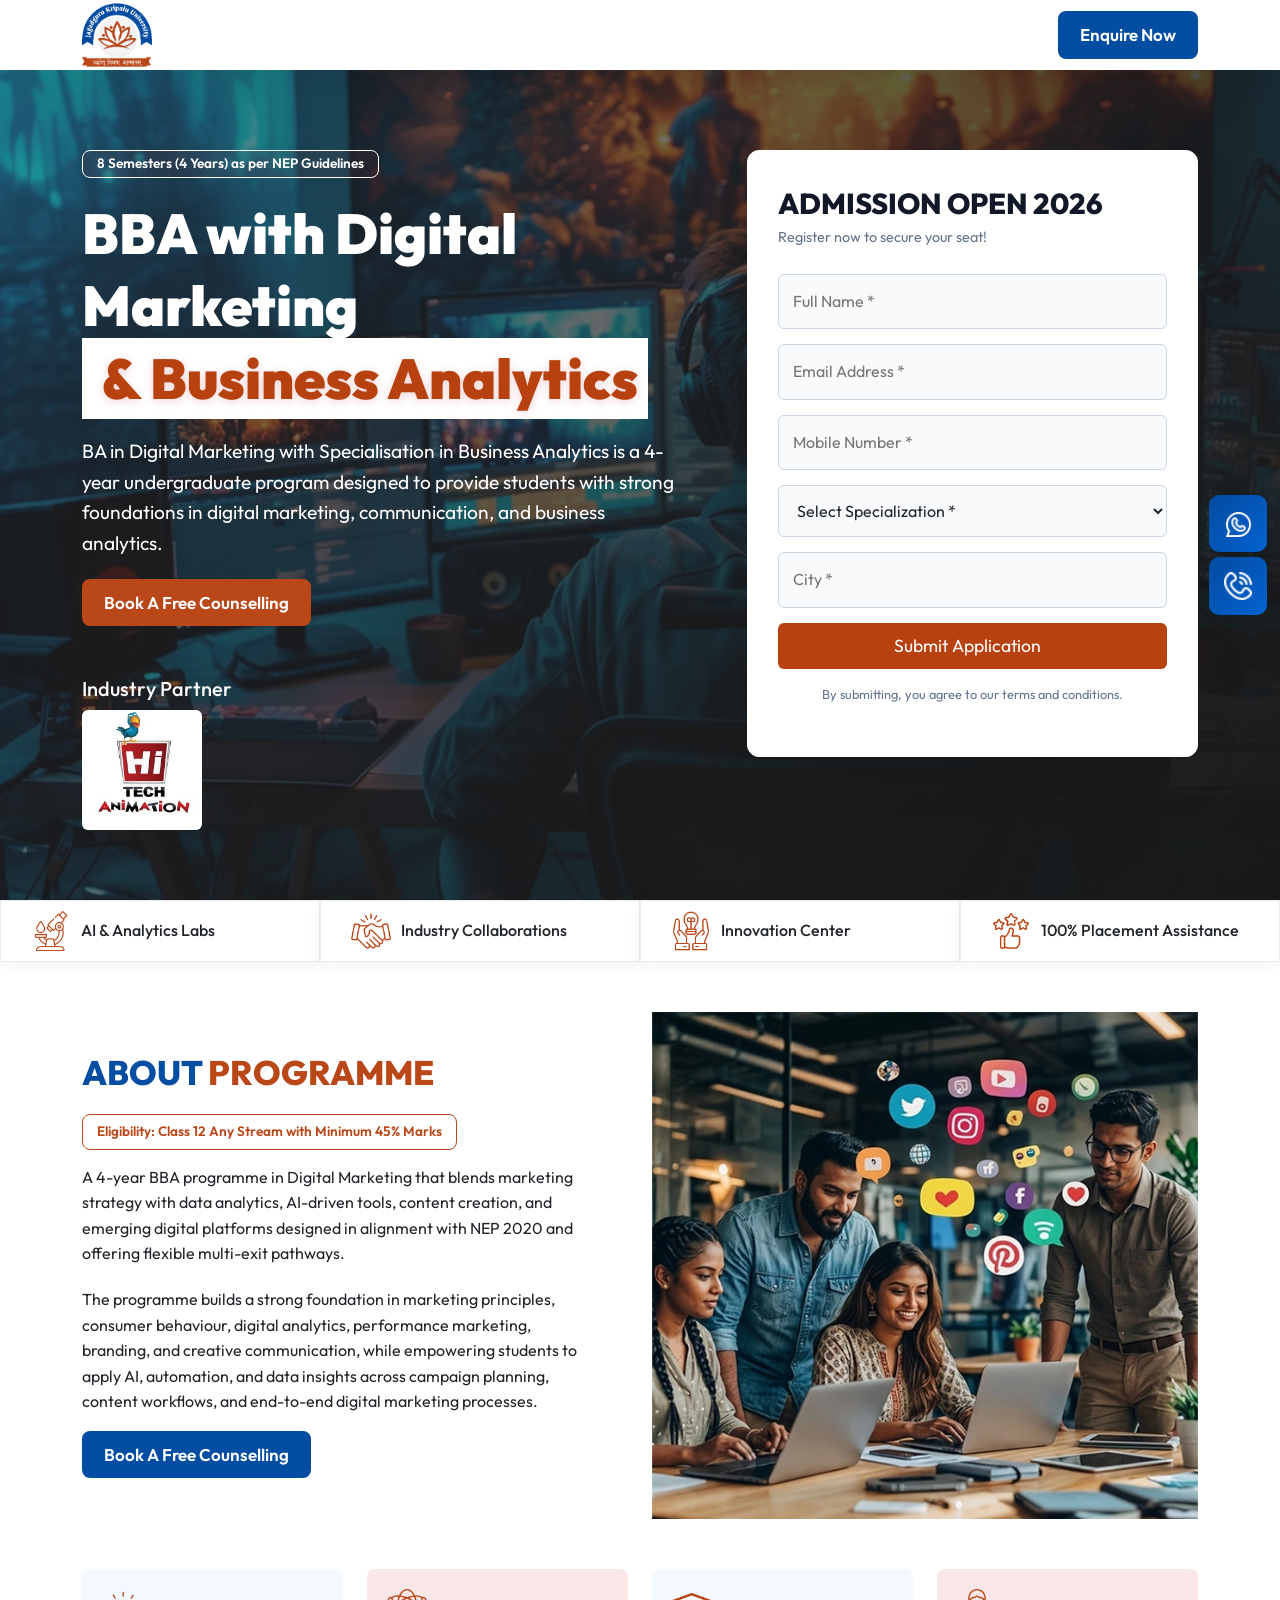
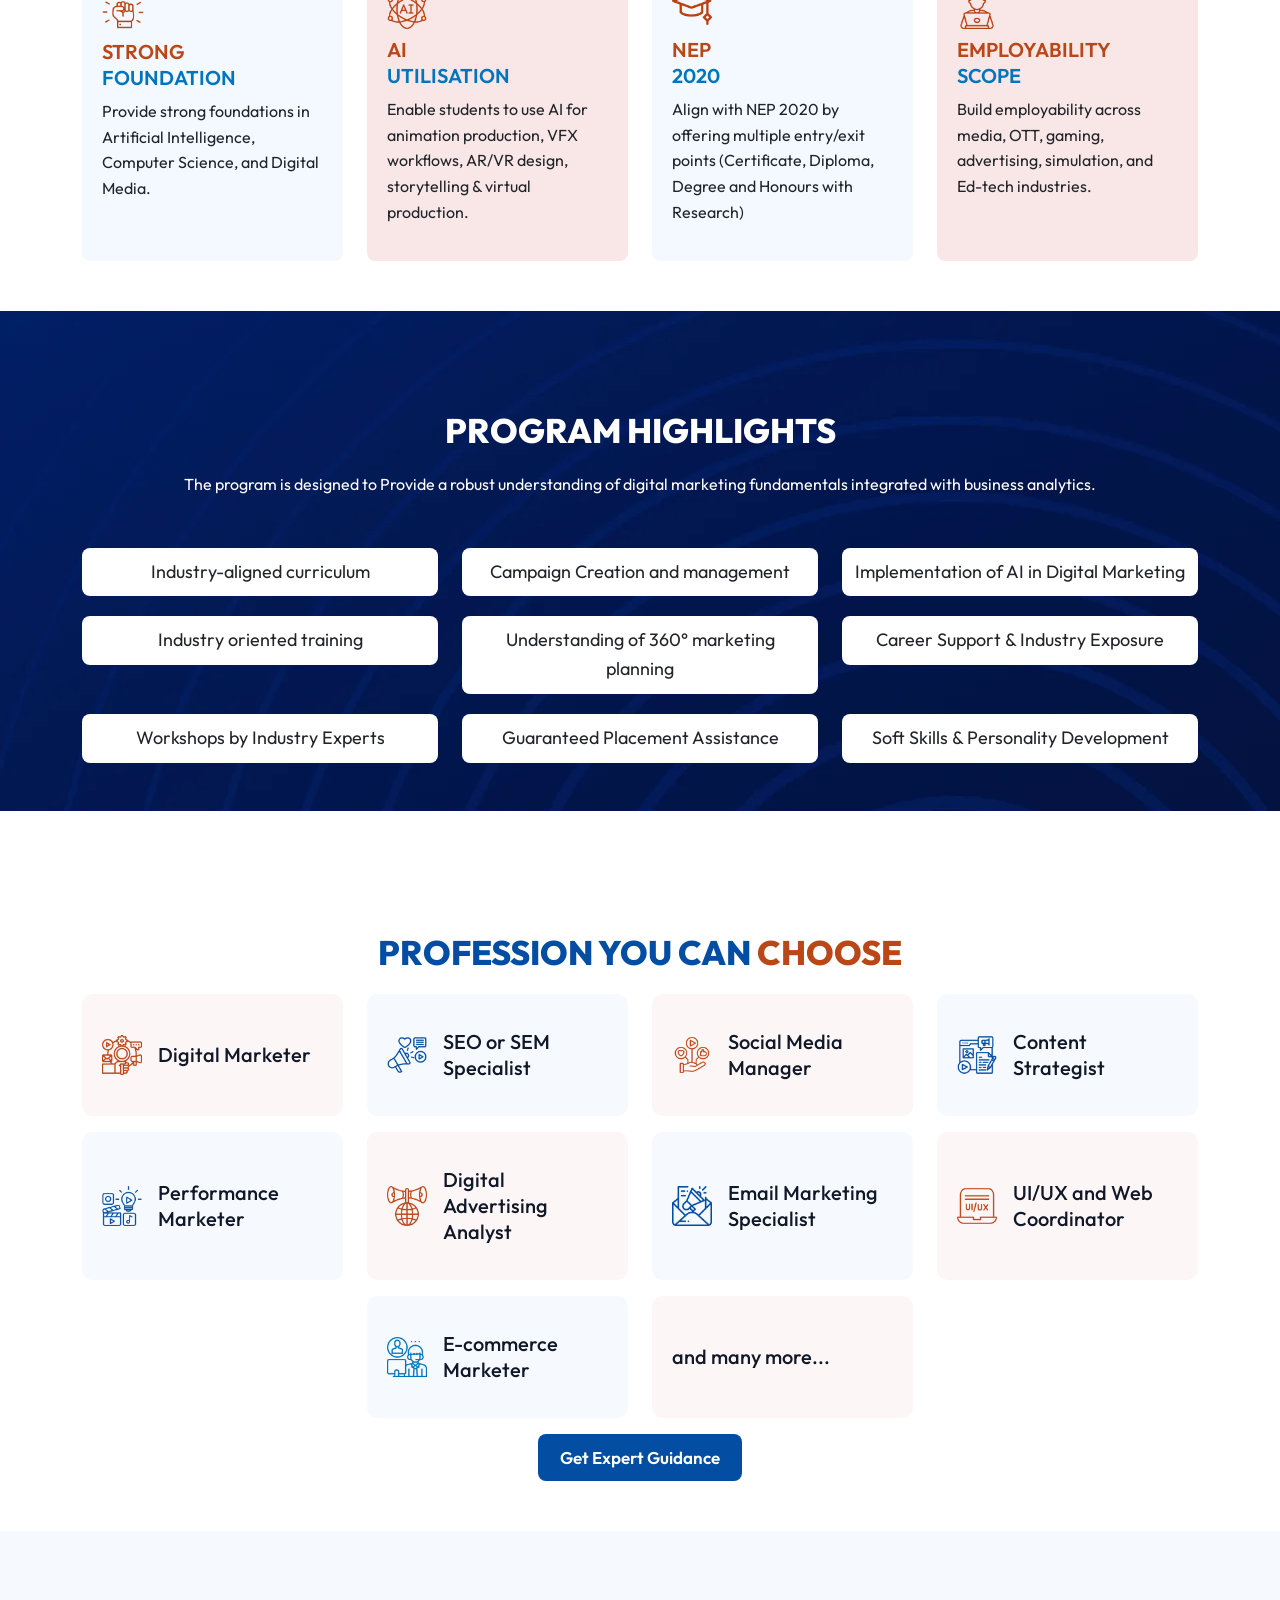
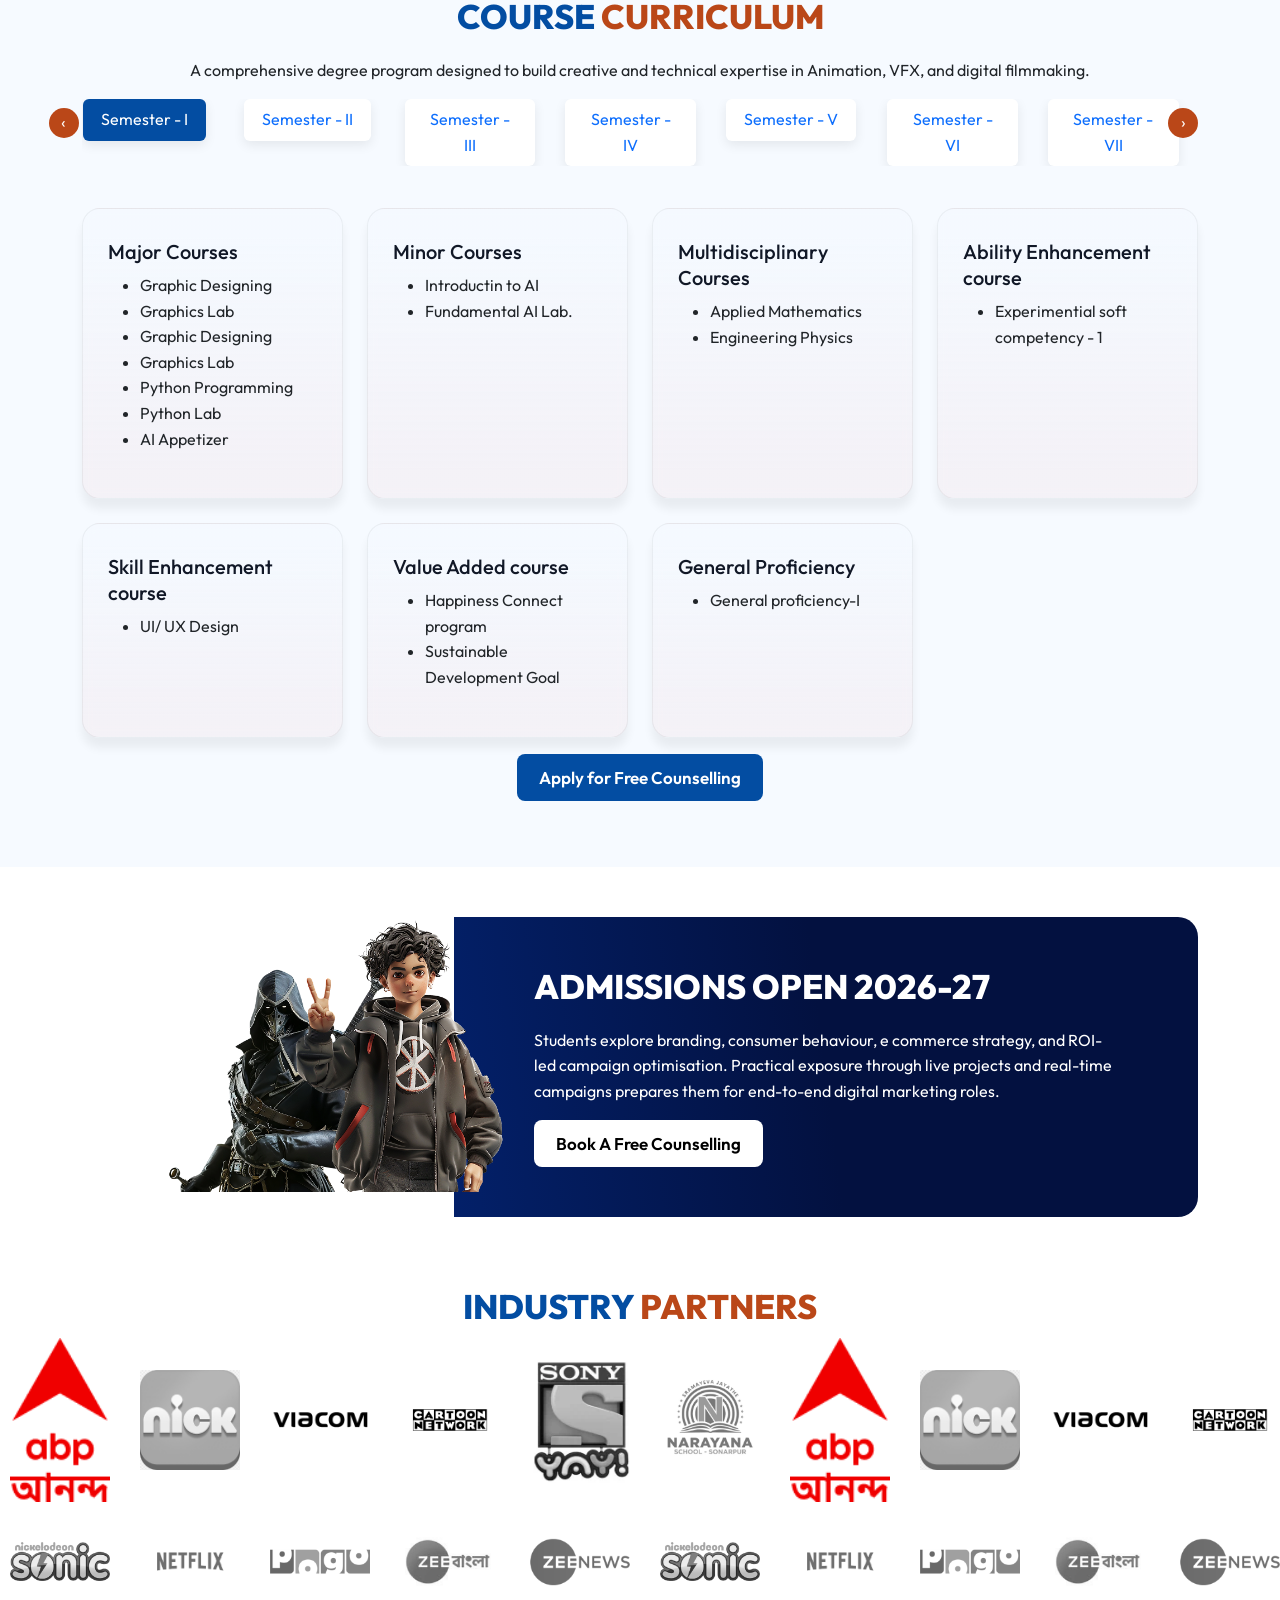
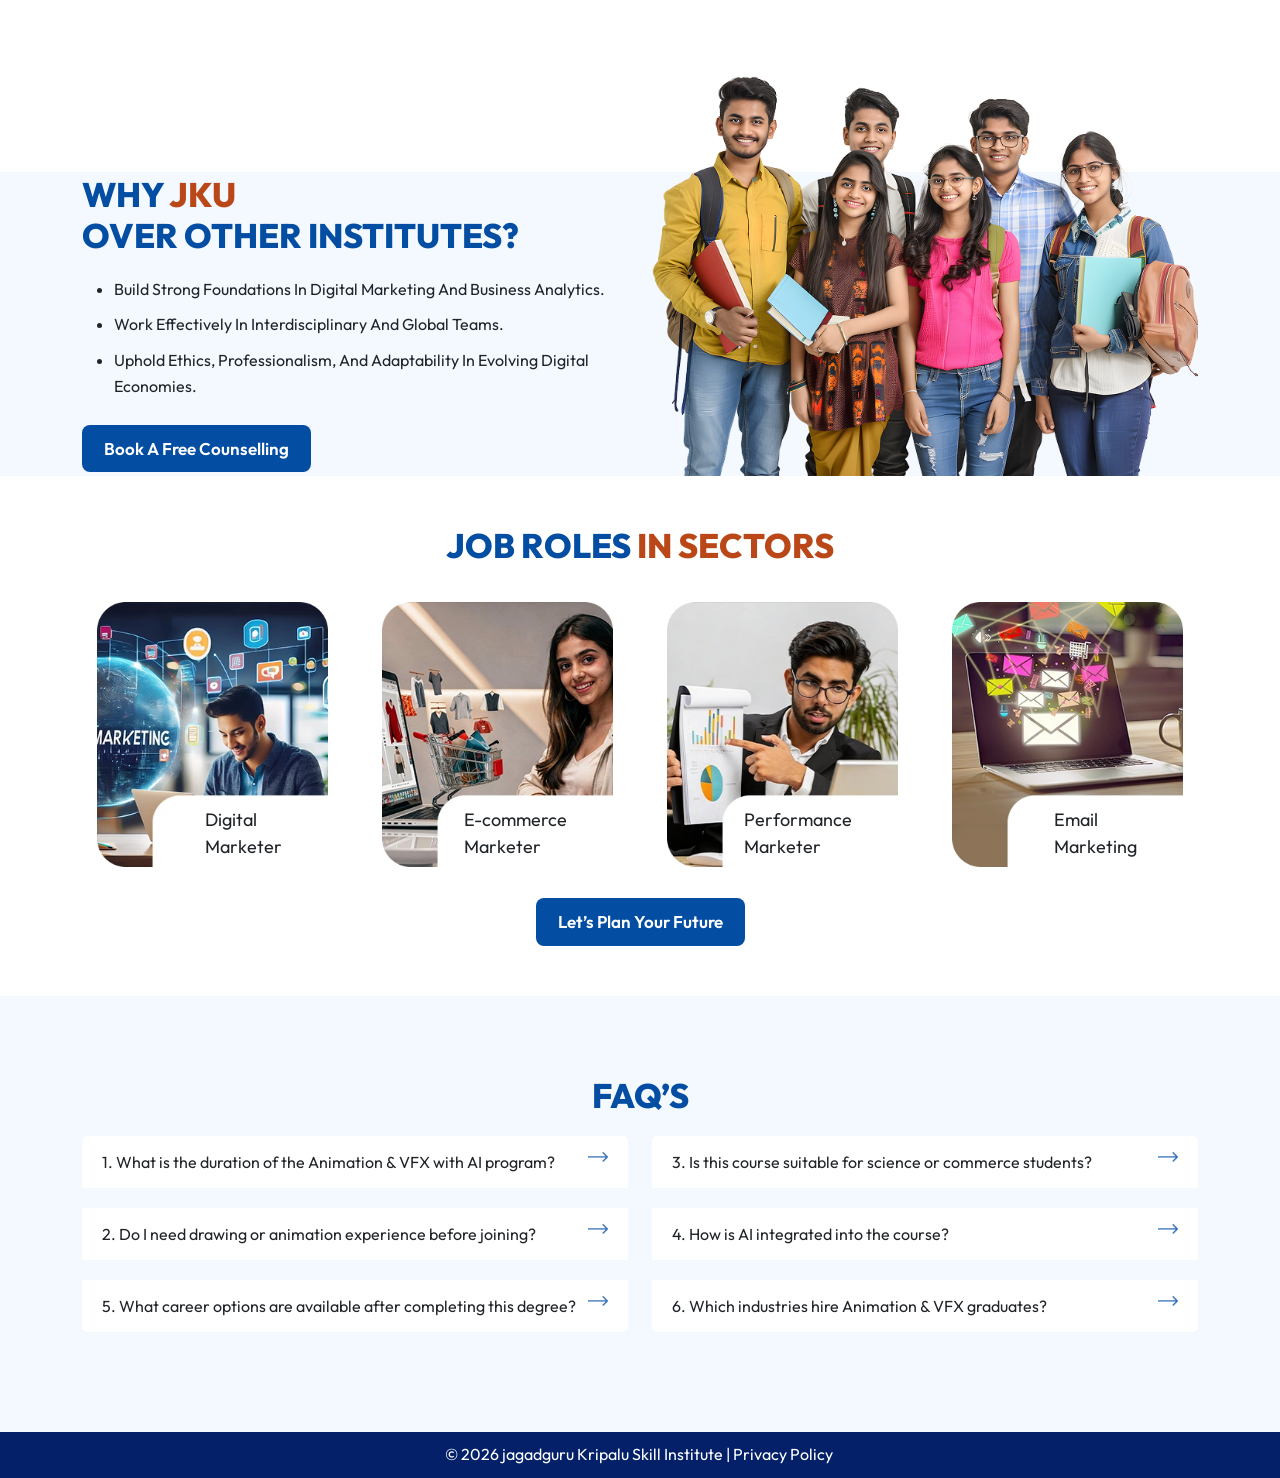
==== commit 02af2b7b: "hii" ====
--- a/bba-in-digital-marketing-with-specialisation-in-business-analytics.html
+++ b/bba-in-digital-marketing-with-specialisation-in-business-analytics.html
@@ -130,8 +130,8 @@
                 </div>
                 <div class="col-lg-3 col-md-3 col-6">
                     <div class="stat-item">
-                        <img src="assets/img/camera.png" alt="" width="40px">
-                        <span>Studio-Style Production Training</span>
+                        <img src="assets/img/idea.png" alt="" width="40px">
+                        <span>Innovation Center</span>
                     </div>
                 </div>
                 <div class="col-lg-3 col-md-3 col-6">
--- a/assets/css/style.css
+++ b/assets/css/style.css
@@ -737,6 +737,9 @@
 .modal-body{
 padding: 0px;
 }
+.hgfs{
+    margin-top: -77px;
+}
 /* MOBILE RESPONSIVE */
 
 @media(max-width:767px) {
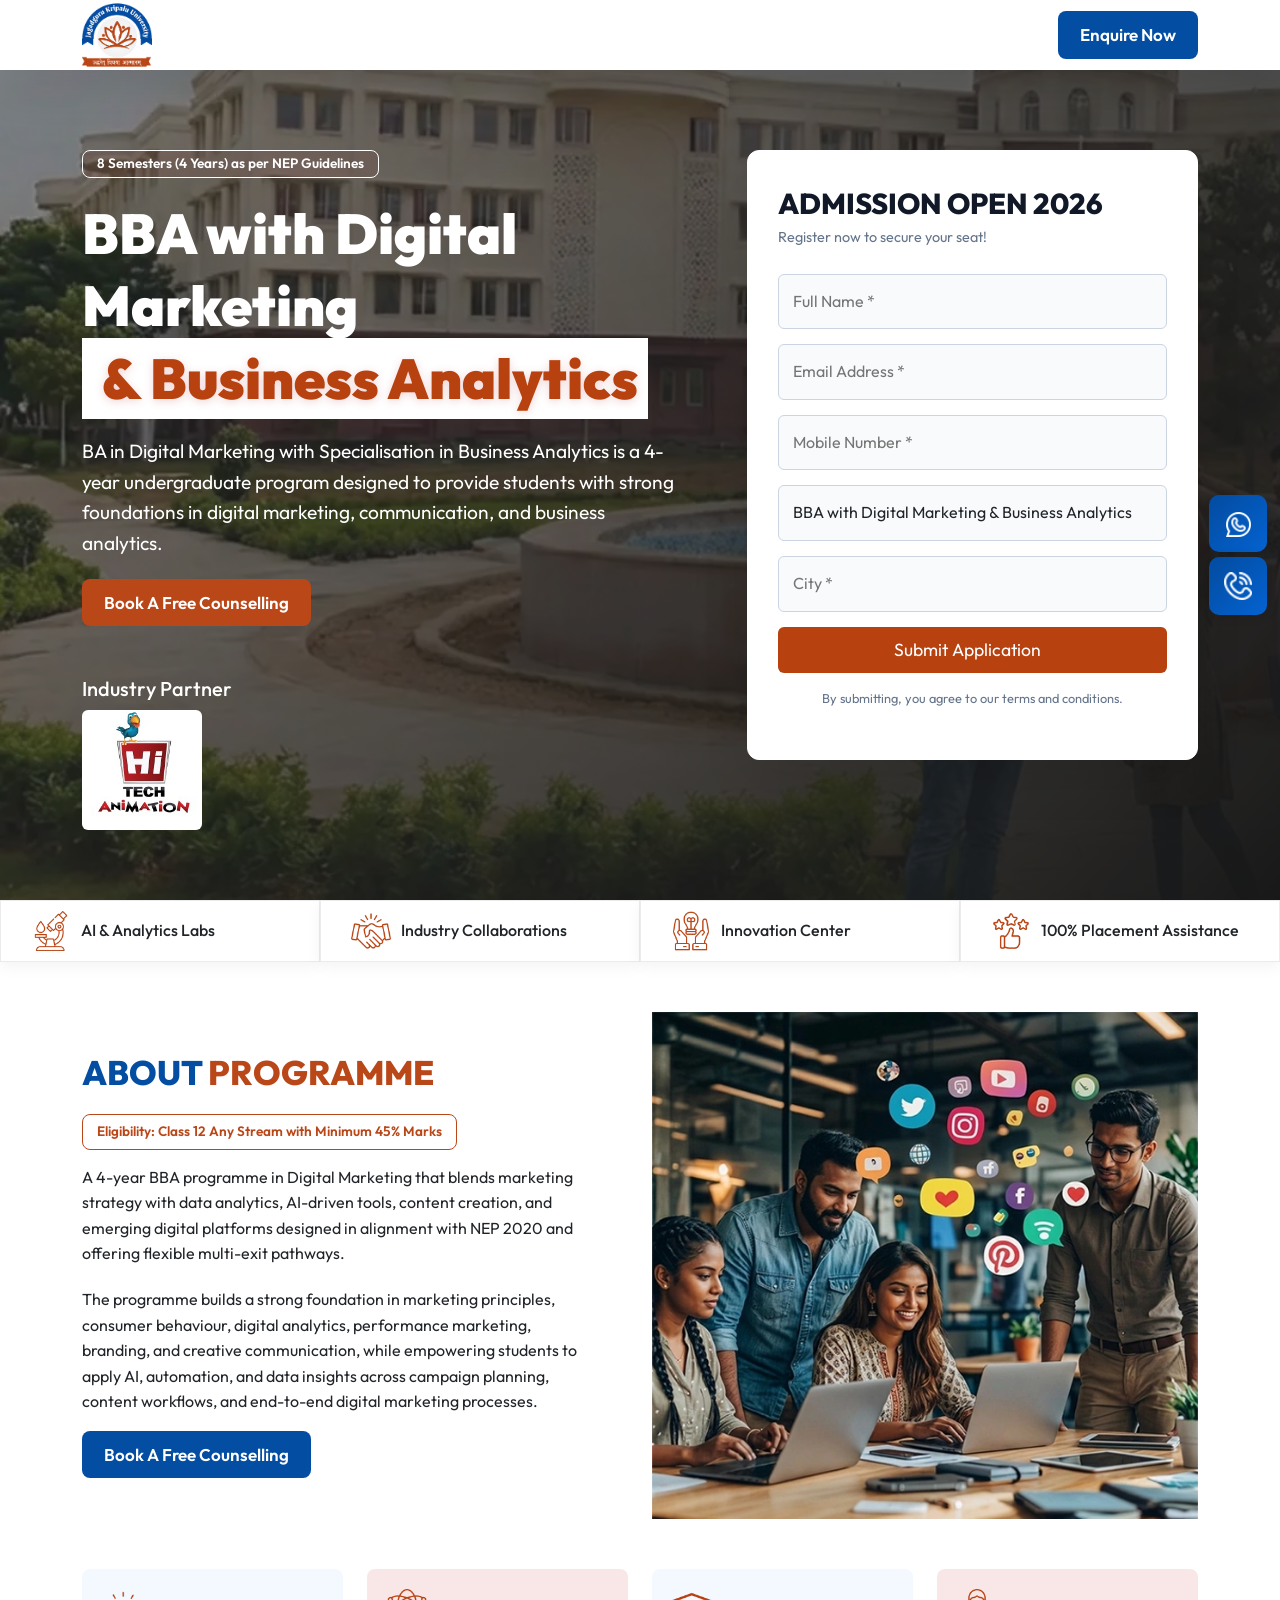
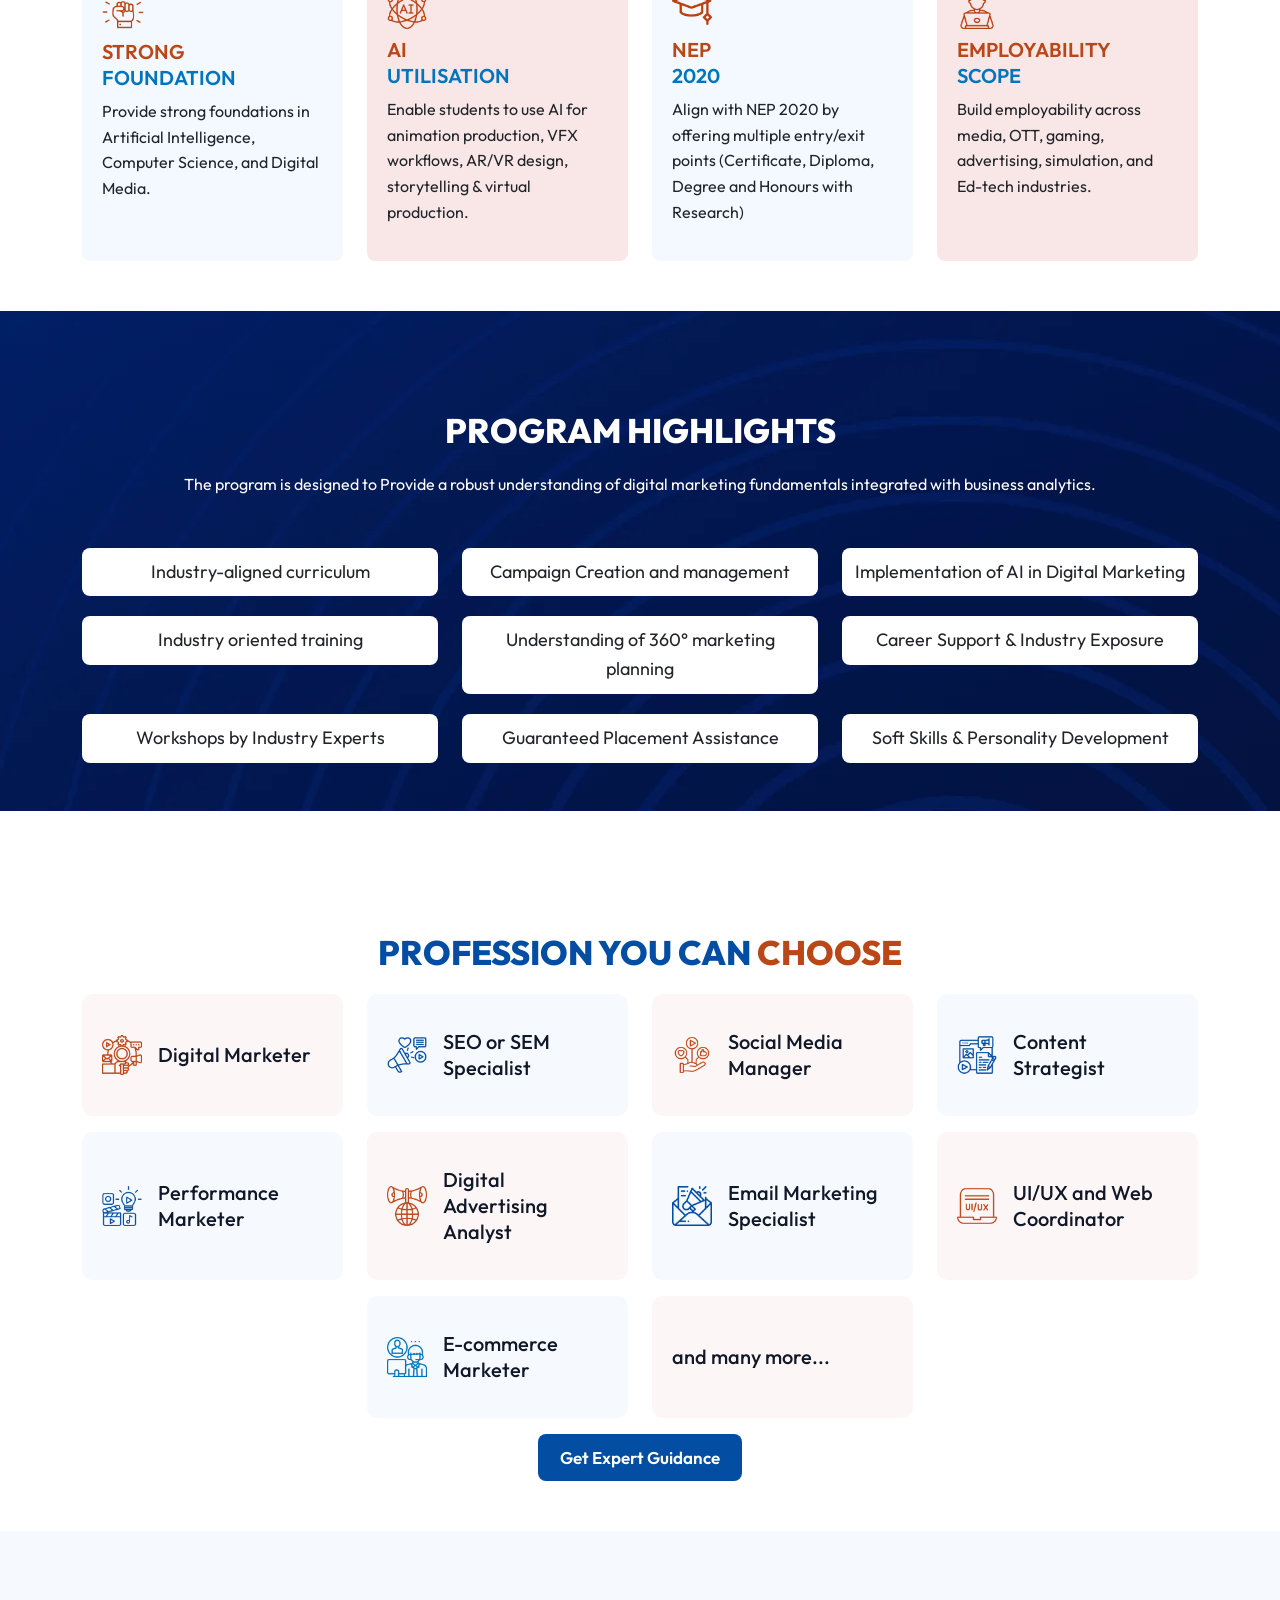
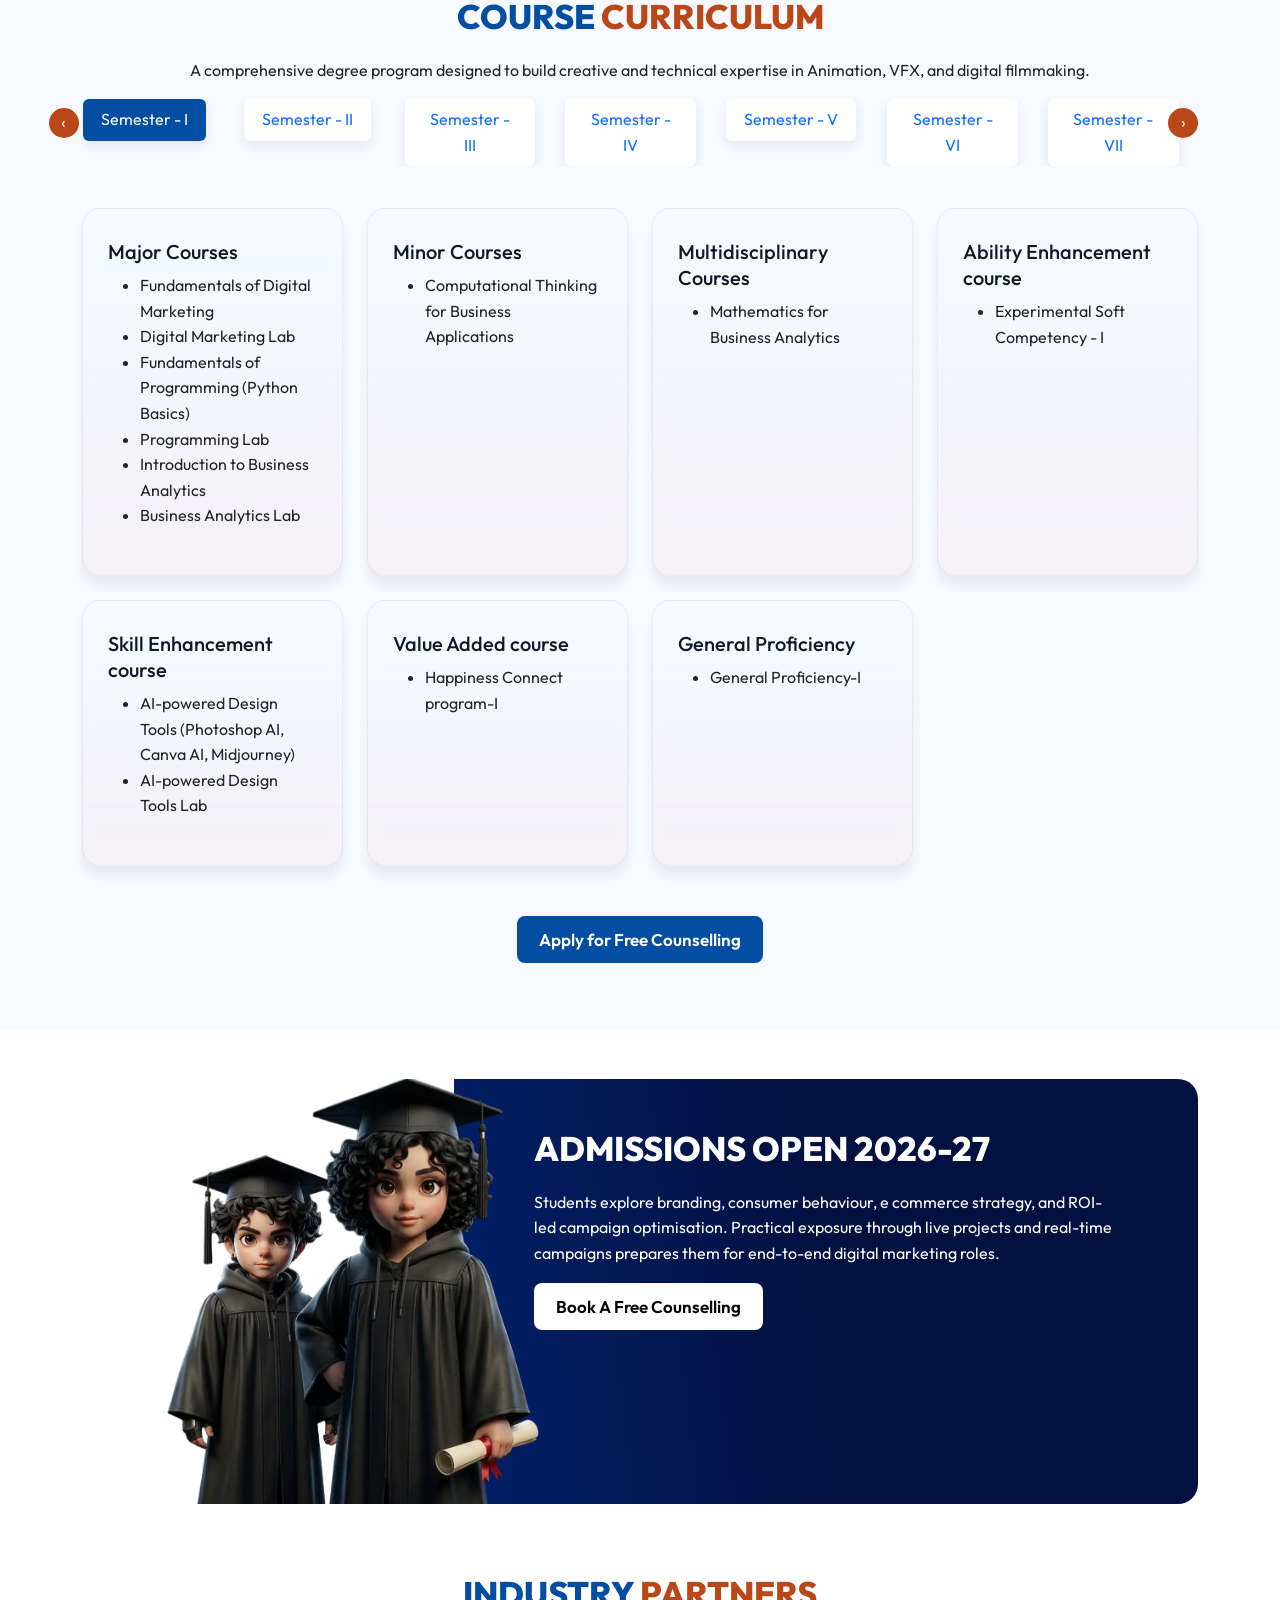
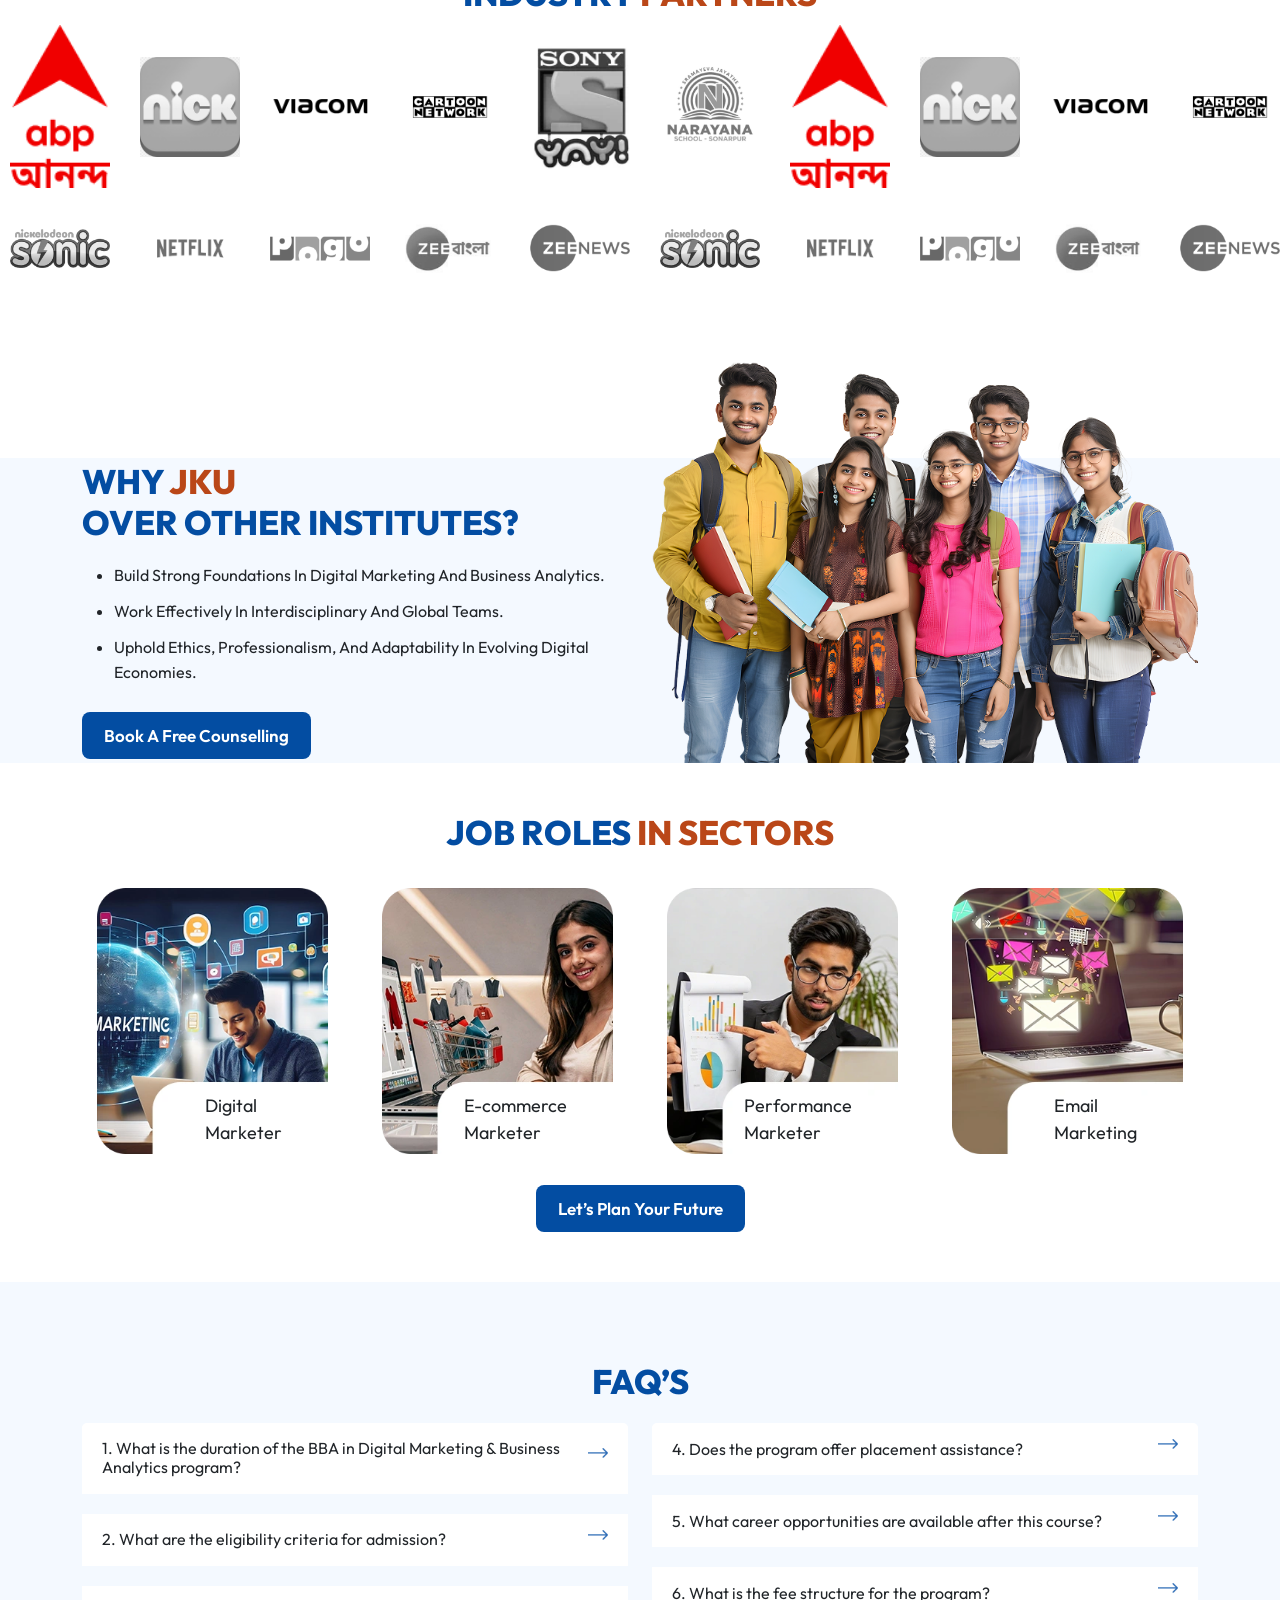
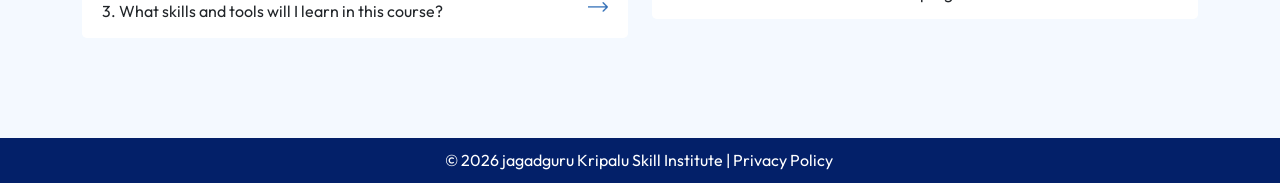
==== commit ffbc2bdd: "hii" ====
--- a/bba-in-digital-marketing-with-specialisation-in-business-analytics.html
+++ b/bba-in-digital-marketing-with-specialisation-in-business-analytics.html
@@ -42,7 +42,7 @@
         </div>
     </section>
     <section class="hero" id="home">
-        <div class="hero-bg"></div>
+        <div class="hero-bg secong"></div>
         <div class="container hero-container">
             <div class="row">
                 <div class="col-lg-7 col-md-7 col-12">
@@ -92,7 +92,7 @@
                                 <input type="tel" id="phone" name="phone" placeholder="Mobile Number *" maxlength="10"
                                     required>
                             </div>
-                            <div class="form-group">
+                            <!-- <div class="form-group">
                                 <select id="course" name="course" required>
                                     <option value="" disabled selected>Select Specialization *</option>
                                     <option value="bdes-gdav">B.Des (GDAV) - Graphic Design, Animation, VFX with AI
@@ -100,6 +100,9 @@
                                     <option value="bdes-fd">B.Des (FD) - Fashion Design</option>
                                     <option value="bsc-mjmt">B.Sc - Multimedia Journalism & Media Tech with AI</option>
                                 </select>
+                            </div> -->
+                            <div class="form-group">
+                                <input type="text" name="course" value="BBA with Digital Marketing & Business Analytics" readonly>
                             </div>
                             <div class="form-group">
                                 <input type="text" id="city" name="city" placeholder="City *" required>
@@ -113,7 +116,7 @@
             </div>
         </div>
     </section>
-    <section class="mb">
+    <section class="mb second">
         <div class="">
             <div class="row g-0">
                 <div class="col-lg-3 col-md-3 col-6">
@@ -531,22 +534,20 @@
                                     <div class="course-card">
                                         <h5>Major Courses</h5>
                                         <ul>
-                                            <li>Graphic Designing</li>
-                                            <li>Graphics Lab</li>
-                                            <li>Graphic Designing</li>
-                                            <li>Graphics Lab</li>
-                                            <li>Python Programming</li>
-                                            <li>Python Lab</li>
-                                            <li>AI Appetizer</li>
-                                        </ul>
+                                          <li>Fundamentals of Digital Marketing</li>
+                                          <li>Digital Marketing Lab</li>
+                                          <li>Fundamentals of Programming (Python Basics)</li>
+                                          <li>Programming Lab</li>
+                                          <li>Introduction to Business Analytics</li>
+                                          <li>Business Analytics Lab</li>
+                                      </ul>
                                     </div>
                                 </div>
                                 <div class="col-lg-3">
                                     <div class="course-card">
                                         <h5>Minor Courses</h5>
                                         <ul>
-                                            <li>Introductin to AI </li>
-                                            <li>Fundamental AI Lab.</li>
+                                            <li>Computational Thinking for Business Applications</li>
                                         </ul>
                                     </div>
                                 </div>
@@ -554,8 +555,7 @@
                                     <div class="course-card">
                                         <h5>Multidisciplinary Courses</h5>
                                         <ul>
-                                            <li>Applied Mathematics</li>
-                                            <li>Engineering Physics </li>
+                                            <li>Mathematics for Business Analytics</li>
                                         </ul>
                                     </div>
                                 </div>
@@ -563,7 +563,7 @@
                                     <div class="course-card">
                                         <h5>Ability Enhancement course</h5>
                                         <ul>
-                                            <li>Experimential soft competency - 1</li>
+                                            <li>Experimental Soft Competency - I</li>
                                         </ul>
                                     </div>
                                 </div>
@@ -571,7 +571,8 @@
                                     <div class="course-card">
                                         <h5>Skill Enhancement course</h5>
                                         <ul>
-                                            <li>UI/ UX Design</li>
+                                            <li>AI-powered Design Tools (Photoshop AI, Canva AI, Midjourney)</li>
+                                            <li>AI-powered Design Tools Lab</li>
                                         </ul>
                                     </div>
                                 </div>
@@ -579,8 +580,7 @@
                                     <div class="course-card">
                                         <h5>Value Added course</h5>
                                         <ul>
-                                            <li>Happiness Connect program</li>
-                                            <li>Sustainable Development Goal</li>
+                                            <li>Happiness Connect program-I</li>
                                         </ul>
                                     </div>
                                 </div>
@@ -588,7 +588,7 @@
                                     <div class="course-card">
                                         <h5>General Proficiency</h5>
                                         <ul>
-                                            <li>General proficiency-I</li>
+                                            <li>General Proficiency-I</li>
                                         </ul>
                                     </div>
                                 </div>
@@ -597,72 +597,79 @@
 
                         <div class="tab-pane fade" id="pills-sem2" role="tabpanel" aria-labelledby="pills-sem2-tab">
                             <div class="row gy-4 course-row">
+                                <!-- Major Courses -->
                                 <div class="col-lg-3">
                                     <div class="course-card">
                                         <h5>Major Courses</h5>
                                         <ul>
-                                            <li>Data structure using ‘C++’</li>
-                                            <li>C++ Data Organization Lab.</li>
-                                            <li>Basic Electrical and Electronics Engineering</li>
-                                            <li>Motion Graphics </li>
-                                            <li>Dynamic Graphics Lab</li>
-                                        </ul>
-                                    </div>
-                                </div>
-
+                                            <li>Principles of Marketing & Consumer Behaviour</li>
+                                            <li>Marketing Research Lab</li>
+                                            <li>Social Media Marketing</li>
+                                            <li>Social Media Lab</li>
+                                            <li>Search Engine Optimization & SEM</li>
+                                            <li>SEO Lab</li>
+                                        </ul>
+                                    </div>
+                                </div>
+
+                                <!-- Minor Courses -->
                                 <div class="col-lg-3">
                                     <div class="course-card">
                                         <h5>Minor Courses</h5>
                                         <ul>
-                                            <li>Data Centric AI: Data collection and processing</li>
-                                            <li>Data collection and processing Lab</li>
-                                        </ul>
-                                    </div>
-                                </div>
-
+                                            <li>Design Thinking & Innovation for Business</li>
+                                            <li>Design Thinking Lab</li>
+                                        </ul>
+                                    </div>
+                                </div>
+
+                                <!-- Multidisciplinary Courses -->
                                 <div class="col-lg-3">
                                     <div class="course-card">
                                         <h5>Multidisciplinary Courses</h5>
                                         <ul>
-                                            <li>Applied Statistics</li>
-                                        </ul>
-                                    </div>
-                                </div>
-
+                                            <li>Applied Statistics for Business Analytics</li>
+                                        </ul>
+                                    </div>
+                                </div>
+
+                                <!-- Ability Enhancement -->
                                 <div class="col-lg-3">
                                     <div class="course-card">
                                         <h5>Ability enhancement course</h5>
                                         <ul>
-                                            <li>Experiential soft competency-II</li>
-                                        </ul>
-                                    </div>
-                                </div>
-
+                                            <li>Experiential Soft Competency - II</li>
+                                        </ul>
+                                    </div>
+                                </div>
+
+                                <!-- Skill Enhancement -->
                                 <div class="col-lg-3">
                                     <div class="course-card">
                                         <h5>Skill enhancement course</h5>
                                         <ul>
-                                            <li>Principles of Animation</li>
-                                        </ul>
-                                    </div>
-                                </div>
-
+                                            <li>AI in Marketing & UI/UX (Chatbots, Figma AI, Galileo)</li>
+                                        </ul>
+                                    </div>
+                                </div>
+
+                                <!-- Value Added -->
                                 <div class="col-lg-3">
                                     <div class="course-card">
                                         <h5>Value added course</h5>
                                         <ul>
-                                            <li>Environmental science</li>
-                                        </ul>
-                                    </div>
-                                </div>
-
+                                            <li>Happiness Connect – II</li>
+                                        </ul>
+                                    </div>
+                                </div>
+
+                                <!-- General Proficiency -->
                                 <div class="col-lg-3">
                                     <div class="course-card">
                                         <h5>General Proficiency</h5>
                                         <ul>
                                             <li>General proficiency-II</li>
                                         </ul>
-
                                     </div>
                                 </div>
                             </div>
@@ -670,60 +677,74 @@
 
                         <div class="tab-pane fade" id="pills-sem3" role="tabpanel" aria-labelledby="pills-sem3-tab">
                             <div class="row gy-4 course-row">
+                                <!-- Major Courses -->
                                 <div class="col-lg-3">
                                     <div class="course-card">
                                         <h5>Major Courses</h5>
                                         <ul>
-                                            <li>Computer Organization and Architecture</li>
-                                            <li>Computer Systems Architecture Lab</li>
-                                            <li>Object oriented programming using java</li>
-                                            <li>Java Lab</li>
-                                            <li>Algorithm design and analysis</li>
-                                            <li>Algorithm Development and Evaluation Lab</li>
-                                            <li>Pre-Production & Storyboard for 2D Animation </li>
-                                            <li>2D Animation Pre-Production Lab</li>
-                                        </ul>
-
-                                    </div>
-                                </div>
-
+                                            <li>Branding & Digital Advertising</li>
+                                            <li>Advertising Lab</li>
+                                            <li>Content Marketing Strategies</li>
+                                            <li>Content Creation Lab</li>
+                                            <li>E-Commerce & Web Analytics</li>
+                                            <li>Web Analytics Lab</li>
+                                        </ul>
+                                    </div>
+                                </div>
+
+                                <!-- Minor Courses -->
                                 <div class="col-lg-3">
                                     <div class="course-card">
                                         <h5>Minor Courses</h5>
                                         <ul>
-                                            <li>Data Centric AI: Data Analysis</li>
-                                            <li>Data Analysis for AI Lab</li>
-                                        </ul>
-                                    </div>
-                                </div>
-
+                                            <li>Business Intelligence Tools (Power BI/Tableau)</li>
+                                            <li>BI Tools Lab</li>
+                                        </ul>
+                                    </div>
+                                </div>
+
+                                <!-- Ability Enhancement -->
+                                <div class="col-lg-3">
+                                    <div class="course-card">
+                                        <h5>Ability enhancement course</h5>
+                                        <ul>
+                                            <li>Communication Skills for Marketers</li>
+                                        </ul>
+                                    </div>
+                                </div>
+
+                                <!-- Skill Enhancement -->
                                 <div class="col-lg-3">
                                     <div class="course-card">
                                         <h5>Skill enhancement course</h5>
                                         <ul>
-                                            <li>Assets for 2D Animation</li>
-                                        </ul>
-                                    </div>
-                                </div>
-
+                                            <li>AI Tools for Marketing (ChatGPT, Jasper, Lumen5)</li>
+                                            <li>AI Tools for Marketing Lab</li>
+                                        </ul>
+                                    </div>
+                                </div>
+
+                                <!-- Multidisciplinary Courses -->
                                 <div class="col-lg-3">
                                     <div class="course-card">
                                         <h5>Multidisciplinary Courses</h5>
                                         <ul>
-                                            <li>Discrete Mathematics</li>
-                                        </ul>
-                                    </div>
-                                </div>
-
-                                <div class="col-lg-3">
-                                    <div class="course-card">
-                                        <h5>Value added</h5>
-                                        <ul>
-                                            <li>Disaster management</li>
-                                        </ul>
-                                    </div>
-                                </div>
-
+                                            <li>Business Storytelling & Consumer Psychology</li>
+                                        </ul>
+                                    </div>
+                                </div>
+
+                                <!-- Value Added -->
+                                <div class="col-lg-3">
+                                    <div class="course-card">
+                                        <h5>Value added course</h5>
+                                        <ul>
+                                            <li>Value Studies</li>
+                                        </ul>
+                                    </div>
+                                </div>
+
+                                <!-- General Proficiency -->
                                 <div class="col-lg-3">
                                     <div class="course-card">
                                         <h5>General Proficiency</h5>
@@ -737,108 +758,140 @@
 
                         <div class="tab-pane fade" id="pills-sem4" role="tabpanel" aria-labelledby="pills-sem4-tab">
                             <div class="row gy-4 course-row">
-                                <div class="col-lg-3">
-                                    <div class="course-card">
-                                        <h5>Major Courses</h5>
-                                        <ul>
-                                            <li>Computer Networks</li>
-                                            <li>Computer Networking and Protocols Lab</li>
-                                            <li>Operating Systems</li>
-                                            <li>OS Programming Lab</li>
-                                            <li>Body Mechanism in 2D Animation</li>
-                                            <li>Acting for 2D Animation</li>
-                                            <li>Animation Acting Lab</li>
-                                        </ul>
-
-                                    </div>
-                                </div>
-                                <div class="col-lg-3">
-                                    <div class="course-card">
-                                        <h5>Minor Courses</h5>
-                                        <ul>
-                                            <li>Machine Learning</li>
-                                            <li>ML Algorithms Lab</li>
-                                        </ul>
-                                    </div>
-                                </div>
-
-                                <div class="col-lg-3">
-                                    <div class="course-card">
-                                        <h5>Skill Enhancement</h5>
-                                        <ul>
-                                            <li>Post-Production for 2D Animation(Project based)</li>
-                                        </ul>
-                                    </div>
-                                </div>
-                                <div class="col-lg-3">
-                                    <div class="course-card">
-                                        <h5>General Proficiency</h5>
-                                        <p>General proficiency-IV</p>
-                                    </div>
-                                </div>
-                            </div>
+                                <!-- Major Courses -->
+                            <div class="col-lg-3">
+                                <div class="course-card">
+                                    <h5>Major Courses</h5>
+                                    <ul>
+                                        <li>Influencer Marketing & Affiliate Strategies</li>
+                                        <li>Influencer Marketing Lab</li>
+                                        <li>Mobile Marketing & App Analytics</li>
+                                        <li>App Analytics Lab</li>
+                                        <li>Media Ethics, Law & Governance</li>
+                                    </ul>
+                                </div>
+                            </div>
+
+                            <!-- Minor Courses -->
+                            <div class="col-lg-3">
+                                <div class="course-card">
+                                    <h5>Minor Courses</h5>
+                                    <ul>
+                                        <li>Predictive Analytics for Business Decisions</li>
+                                        <li>Predictive Analytics Lab</li>
+                                    </ul>
+                                </div>
+                            </div>
+
+                            <!-- Summer Internship -->
+                            <div class="col-lg-3">
+                                <div class="course-card">
+                                    <h5>Summer Internship</h5>
+                                    <ul>
+                                        <li>Internship</li>
+                                    </ul>
+                                </div>
+                            </div>
+
+                            <!-- Multidisciplinary Courses -->
+                            <div class="col-lg-3">
+                                <div class="course-card">
+                                    <h5>Multidisciplinary Courses</h5>
+                                    <ul>
+                                        <li>Human–Computer Interaction</li>
+                                        <li>Human–Computer Interaction Lab</li>
+                                    </ul>
+                                </div>
+                            </div>
+
+                            <!-- Ability Enhancement -->
+                            <div class="col-lg-3">
+                                <div class="course-card">
+                                    <h5>Ability enhancement course</h5>
+                                    <ul>
+                                        <li>Experiential Soft Competency – III</li>
+                                    </ul>
+                                </div>
+                            </div>
+
+                            <!-- Skill Enhancement -->
+                            <div class="col-lg-3">
+                                <div class="course-card">
+                                    <h5>Skill Enhancement Course</h5>
+                                    <ul>
+                                        <li>AI in Campaign Design (Adobe Firefly, Runway)</li>
+                                    </ul>
+                                </div>
+                            </div>
+
+                            <!-- General Proficiency -->
+                            <div class="col-lg-3">
+                                <div class="course-card">
+                                    <h5>General Proficiency</h5>
+                                    <ul>
+                                        <li>General proficiency-IV</li>
+                                    </ul>
+                                </div>
+                            </div>
+                          </div>
                         </div>
 
                         <div class="tab-pane fade" id="pills-sem5" role="tabpanel" aria-labelledby="pills-sem5-tab">
                             <div class="row gy-4 course-row">
-                                <div class="col-lg-3">
-                                    <div class="course-card">
-                                        <h5>Major Courses</h5>
-                                        <ul>
-                                            <li>Database Engineering </li>
-                                            <li>Database Engineering Lab</li>
-                                            <li>Introduction to 3D Animation using MAYA</li>
-                                            <li>3D Animation using MAYA Lab</li>
-                                            <li>3D Asset Creation</li>
-                                            <li>3D Asset Development Lab</li>
-                                        </ul>
-
-                                    </div>
-                                </div>
-
-                                <div class="col-lg-3">
-                                    <div class="course-card">
-                                        <h5>Minor Courses</h5>
-                                        <ul>
-                                            <li>Rotography</li>
-                                            <li>Rotography using Nuke/Silhouette Lab</li>
-                                        </ul>
-                                    </div>
-                                </div>
-
-                                <div class="col-lg-3">
-                                    <div class="course-card">
-                                        <h5>Summer Internship</h5>
-                                        <ul>
-                                            <li>
-                                                Internship
-                                            </li>
-                                        </ul>
-                                    </div>
-                                </div>
-
-                                <div class="col-lg-3">
-                                    <div class="course-card">
-                                        <h5>Ability Enhancement course</h5>
-                                        <ul>
-                                            <li>
-                                                Employability planning and preparation – I
-                                            </li>
-                                        </ul>
-                                    </div>
-                                </div>
-
-                                <div class="col-lg-3">
-                                    <div class="course-card">
-                                        <h5>General proficiency</h5>
-                                        <ul>
-                                            <li>
-                                                General proficiency-V
-                                            </li>
-                                        </ul>
-                                    </div>
-                                </div>
-                            </div>
+                                <!-- Major Courses -->
+                            <div class="col-lg-3">
+                                <div class="course-card">
+                                    <h5>Major Courses</h5>
+                                    <ul>
+                                      <li>Strategy Lab</li>
+                                      <li>Advanced Multimedia Marketing & VFX for Ads</li>
+                                      <li>Multimedia Marketing Lab</li>
+                                      <li>Integrated Marketing Communication (IMC)</li>
+                                      <li>IMC Lab</li>
+                                  </ul>
+                                </div>
+                            </div>
+
+                            <!-- Minor Courses -->
+                            <div class="col-lg-3">
+                                <div class="course-card">
+                                    <h5>Minor Courses</h5>
+                                    <ul>
+                                      <li>Consumer Behaviour & Market Analytics</li>
+                                      <li>Consumer Analytics Lab</li>
+                                    </ul>
+                                </div>
+                            </div>
+
+                            <!-- Summer Internship -->
+                            <div class="col-lg-3">
+                                <div class="course-card">
+                                   <h5>Skill Enhancement course</h5>
+                                  <ul>
+                                      <li>Workflow Automation with AI Agents</li>
+                                  </ul>
+                                </div>
+                            </div>
+
+                            <!-- Multidisciplinary Courses -->
+                            <div class="col-lg-3">
+                                <div class="course-card">
+                                    <h5>Value added course</h5>
+                                      <ul>
+                                          <li>Happiness Connect – III</li>
+                                      </ul>
+                                </div>
+                            </div>
+                              <div class="col-lg-3">
+                                <div class="course-card">
+                                    <h5>General proficiency</h5>
+                                      <ul>
+                                          <li>General proficiency-V</li>
+                                      </ul>
+                                </div>
+                            </div>
+
+                          </div>
                         </div>
 
                         <div class="tab-pane fade" id="pills-sem6" role="tabpanel" aria-labelledby="pills-sem6-tab">
@@ -847,12 +900,11 @@
                                     <div class="course-card">
                                         <h5>Major Courses</h5>
                                         <ul>
-                                            <li>Project management for professionals</li>
-                                            <li>Project management Lab</li>
-                                            <li>3D Animation</li>
-                                            <li>3D Motion Graphics Lab</li>
-                                            <li>3D Post-Production</li>
-                                            <li>3D Rendering and Compositing Lab</li>
+                                            <li>Media Planning & Buying</li>
+                                            <li>Media Planning Lab</li>
+                                            <li>Post-production & Editing for Marketing</li>
+                                            <li>Editing Lab</li>
+                                            <li>Crisis Management & Digital PR</li>
                                         </ul>
                                     </div>
                                 </div>
@@ -861,10 +913,19 @@
                                     <div class="course-card">
                                         <h5>Minor Courses</h5>
                                         <ul>
-                                            <li>Paint (Software required Adobe Photoshop,Silhouette/Nuke)</li>
-                                            <li>Paint (Software required Adobe Photoshop,Silhouette/Nuke) Lab</li>
-                                        </ul>
-
+                                            <li>Virtual Customer Engagement (AI Chatbots & Avatars)</li>
+                                            <li>Engagement Lab</li>
+                                        </ul>
+
+                                    </div>
+                                </div>
+
+                                <div class="col-lg-3">
+                                    <div class="course-card">
+                                        <h5>Summer Internship</h5>
+                                        <ul>
+                                            <li>Internship</li>
+                                        </ul>
                                     </div>
                                 </div>
 
@@ -872,28 +933,27 @@
                                     <div class="course-card">
                                         <h5>Ability Enhancement course</h5>
                                         <ul>
-                                            <li>Employbility planning & preparation – II</li>
-                                        </ul>
-                                    </div>
-                                </div>
-
-                                <div class="col-lg-3">
-                                    <div class="course-card">
-                                        <h5>Skill enhancement</h5>
-                                        <ul>
-                                            <li>Major project (Implementation & presentation)</li>
-                                        </ul>
-                                    </div>
-                                </div>
-
-                                <div class="col-lg-3">
-                                    <div class="course-card">
-                                        <h5>General proficiency</h5>
-                                        <ul>
-                                            <li>General proficiency-VI </li>
-                                        </ul>
-                                    </div>
-                                </div>
+                                            <li>Employability Skills – I</li>
+                                        </ul>
+                                    </div>
+                                </div>
+
+                                <div class="col-lg-3">
+                                    <div class="course-card">
+                                       <h5>Open Elective Courses</h5>
+                                      <ul>
+                                          <li>Choose 1 (Creative Entrepreneurship / Digital PR & Influencer Marketing)</li>
+                                      </ul>
+                                    </div>
+                                </div>
+                                <div class="col-lg-3">
+                                  <div class="course-card">
+                                      <h5>General proficiency</h5>
+                                      <ul>
+                                          <li>General proficiency-VI</li>
+                                      </ul>
+                                  </div>
+                              </div>
                             </div>
                         </div>
 
@@ -901,54 +961,53 @@
                             <div class="row gy-4 course-row">
                                 <div class="col-lg-3">
                                     <div class="course-card">
-                                        <h5>Major Courses</h5>
+                                       <h5>Major Courses</h5>
                                         <ul>
                                             <li><b>HONs Degree</b></li>
-                                            <li>Specialization in 2D Production</li>
-                                            <li>2D Production Lab</li>
-                                            <li>Use of AI in 2D Production</li>
-                                            <li>2D Production using AI Lab</li>
-                                            <li>Showreel for 2D Production</li>
-                                            <li>2D Production using showreel Lab</li>
-                                        </ul>
-
-                                    </div>
-                                </div>
-
-                                <div class="col-lg-3">
-                                    <div class="course-card">
-                                        <h5>Minor Courses</h5>
-                                        <ul>
-                                            <li>Compositing</li>
-                                            <li>Compositing using Adobe After Effects, Nuke Lab</li>
-                                        </ul>
-                                    </div>
-                                </div>
-
-                                <div class="col-lg-3">
-                                    <div class="course-card">
-                                        <h5>Ability Enhancement Course</h5>
-                                        <ul>
-                                            <li>Research Methodology – I</li>
-                                        </ul>
-                                    </div>
-                                </div>
-
-                                <div class="col-lg-3">
-                                    <div class="course-card">
-                                        <h5>Skill enhancement</h5>
-                                        <ul>
-                                            <li>Showreel for 3D Production</li>
-                                        </ul>
-
-                                    </div>
-                                </div>
-
-                                <div class="col-lg-3">
-                                    <div class="course-card">
-                                        <h5>Summer Internship</h5>
-                                        <ul>
-                                            <li>Internship</li>
+                                            <li>Generative AI in Marketing & Business</li>
+                                            <li>AI Marketing Lab</li>
+                                            <li>Data-driven Marketing & Sentiment Analysis</li>
+                                            <li>Analytics Lab</li>
+                                            <li>Campaign Design & AI Narratives</li>
+                                            <li>Campaign Lab</li>
+                                        </ul>
+                                    </div>
+                                </div>
+
+                                <div class="col-lg-3">
+                                    <div class="course-card">
+                                       <h5>Minor Courses</h5>
+                                        <ul>
+                                            <li>AR/VR Marketing Experiences</li>
+                                            <li>AR/VR Lab</li>
+                                        </ul>
+                                    </div>
+                                </div>
+
+                                <div class="col-lg-3">
+                                    <div class="course-card">
+                                       <h5>Skill Enhancement Course</h5>
+                                      <ul>
+                                          <li>Research Methodology & Portfolio Development</li>
+                                      </ul>
+                                    </div>
+                                </div>
+
+                                <div class="col-lg-3">
+                                    <div class="course-card">
+                                        <h5>Open Elective Courses</h5>
+                                        <ul>
+                                            <li>Internship/ Industry training</li>
+                                        </ul>
+
+                                    </div>
+                                </div>
+
+                                <div class="col-lg-3">
+                                    <div class="course-card">
+                                        <h5>Capstone Project</h5>
+                                        <ul>
+                                            <li>Phase I – Pre-production & Prototype</li>
                                         </ul>
                                     </div>
                                 </div>
@@ -956,30 +1015,41 @@
                         </div>
 
                         <div class="tab-pane fade" id="pills-sem8" role="tabpanel" aria-labelledby="pills-sem8-tab">
-                            <div class="row gy-4 course-row">
-                                <div class="col-lg-3">
-                                    <div class="course-card">
-                                        <h5>Major Courses</h5>
-                                        <ul>
-                                            <li>Specialization 3D Production & Use of AI.(Project)</li>
-                                        </ul>
-                                    </div>
-                                </div>
-
-                                <div class="col-lg-3">
-                                    <div class="course-card">
-                                        <h5>Minor Courses</h5>
-                                        <ul>
-                                            <li>Special Effects </li>
-                                            <li>Special Effects using Houdini Lab</li>
-                                        </ul>
-
-                                    </div>
-                                </div>
-                            </div>
-                        </div>
-                    </div>
-                    <div class="text-center mt-3">
+                          <div class="row gy-4 course-row">
+                            <div class="col-lg-3">
+                                <div class="course-card">
+                                    <h5>Major Courses</h5>
+                                    <ul>
+                                        <li><b>Research Track </b>- Dissertation on AI in Marketing</li>
+                                        <li><b>OR Industrial Track</b> - Capstone Project – Phase II</li>
+                                        <li><b>OR Industrial Track </b>- Industrial Internship</li>
+                                    </ul>
+                                </div>
+                            </div>
+
+                            <div class="col-lg-3">
+                                <div class="course-card">
+                                    <h5>Minor Courses (Elective- Any one)</h5>
+                                    <ul>
+                                        <li>AI-driven Campaign Management</li>
+                                        <li>Business Forecasting & Predictive Modelling</li>
+                                        <li>Virtual PR & Customer Analytics</li>
+                                    </ul>
+                                </div>
+                            </div>
+
+                            <div class="col-lg-3">
+                                <div class="course-card">
+                                    <h5>Value added course</h5>
+                                    <ul>
+                                        <li>Professional Ethics & Life Skills</li>
+                                    </ul>
+                                </div>
+                            </div>
+                        </div>
+                      </div>
+                    </div>
+                    <div class="text-center vdf">
                         <button class="book" data-bs-toggle="modal" data-bs-target="#exampleModal">
                             <span>Apply for Free Counselling</span>
                         </button>
@@ -994,7 +1064,7 @@
             <div class="row g-0">
                 <div class="col-lg-4 col-md-4 col-12">
                     <div class="adm-img">
-                        <img src="assets/img/robot.png" alt="" class="img-fluid">
+                        <img src="assets/img/bba-bg.webp" alt="" class="img-fluid">
                     </div>
                 </div>
                 <div class="col-lg-8 col-md-8 col-12">
@@ -1098,7 +1168,7 @@
                     <div class="job-imh">
                         <img src="assets/img/emails.webp" alt="" class="img-fluid">
                         <div class="anim anime">
-                            Email <br> Marketing 
+                            Email <br> Marketing
                         </div>
                     </div>
                 </div>
@@ -1125,15 +1195,14 @@
                                             <button class="accordion-button collapsed" type="button"
                                                 data-bs-toggle="collapse" data-bs-target="#collapseone"
                                                 aria-expanded="false" aria-controls="collapseone">
-                                                1. What is the duration of the Animation & VFX with AI program?
+                                               1. What is the duration of the BBA in Digital Marketing & Business Analytics program?
                                             </button>
                                         </h2>
 
                                         <div id="collapseone" class="accordion-collapse collapse"
                                             data-bs-parent="#accordionExample">
                                             <div class="accordion-body">
-                                                The program is a 4-year undergraduate degree covering animation, VFX,
-                                                filmmaking, and AI-powered design technologies.
+                                           The program is a 4-year undergraduate course (8 semesters) designed as per NEP 2020 guidelines with flexible exit options.
 
                                             </div>
                                         </div>
@@ -1143,14 +1212,13 @@
                                             <button class="accordion-button collapsed" type="button"
                                                 data-bs-toggle="collapse" data-bs-target="#collapseTwo"
                                                 aria-expanded="false" aria-controls="collapseTwo">
-                                                2. Do I need drawing or animation experience before joining?
+                                                2. What are the eligibility criteria for admission?
                                             </button>
                                         </h2>
                                         <div id="collapseTwo" class="accordion-collapse collapse"
                                             data-bs-parent="#accordionExample">
                                             <div class="accordion-body">
-                                                No prior experience is required. The program starts from fundamentals
-                                                and gradually advances to professional-level skills.
+                                               Candidates must have completed 10+2 (any stream) from a recognized board. Diploma holders in relevant fields may also be eligible as per guidelines.
 
                                             </div>
                                         </div>
@@ -1160,15 +1228,14 @@
                                             <button class="accordion-button collapsed" type="button"
                                                 data-bs-toggle="collapse" data-bs-target="#collapseFive"
                                                 aria-expanded="false" aria-controls="collapseFour">
-                                                5. What career options are available after completing this degree?
+                                                3. What skills and tools will I learn in this course?
 
                                             </button>
                                         </h2>
                                         <div id="collapseFive" class="accordion-collapse collapse"
                                             data-bs-parent="#accordionExample">
                                             <div class="accordion-body">
-                                                You can work as Animator, VFX Artist, Motion Graphics Designer, AR/VR
-                                                Designer, Multimedia Designer, or Technical Director.
+                                                You will gain hands-on experience in SEO, Social Media Marketing, Campaign Management, Google Analytics, SEMrush, HubSpot, Tableau, Power BI, content creation, AI in marketing, and automation tools.
                                             </div>
                                         </div>
                                     </div>
@@ -1180,13 +1247,12 @@
                                             <button class="accordion-button collapsed" type="button"
                                                 data-bs-toggle="collapse" data-bs-target="#collapseThree"
                                                 aria-expanded="false" aria-controls="collapseThree">
-                                                3. Is this course suitable for science or commerce students?</button>
+                                               4. Does the program offer placement assistance?</button>
                                         </h2>
                                         <div id="collapseThree" class="accordion-collapse collapse"
                                             data-bs-parent="#accordionExample">
                                             <div class="accordion-body">
-                                                Yes, students from any stream (Science, Commerce, or Arts) can enroll.
-                                                Applicants must have at least 45% marks.
+                                                Yes, the program includes guaranteed placement assistance, industry exposure, workshops by experts, and career support to help students secure roles in digital marketing and analytics.
 
                                             </div>
                                         </div>
@@ -1196,15 +1262,14 @@
                                             <button class="accordion-button collapsed" type="button"
                                                 data-bs-toggle="collapse" data-bs-target="#collapseFour"
                                                 aria-expanded="false" aria-controls="collapseFour">
-                                                4. How is AI integrated into the course?
+                                               5. What career opportunities are available after this course?
 
                                             </button>
                                         </h2>
                                         <div id="collapseFour" class="accordion-collapse collapse"
                                             data-bs-parent="#accordionExample">
                                             <div class="accordion-body">
-                                                The program teaches AI-assisted animation, visual effects automation,
-                                                digital content creation, and modern production workflows.
+                                               Graduates can explore roles such as Digital Marketing Executive, SEO/SEM Specialist, Social Media Manager, Performance Marketer, Data & Marketing Analyst, and Content Strategist.
                                             </div>
                                         </div>
                                     </div>
@@ -1213,15 +1278,14 @@
                                             <button class="accordion-button collapsed" type="button"
                                                 data-bs-toggle="collapse" data-bs-target="#collapsesix"
                                                 aria-expanded="false" aria-controls="collapseFour">
-                                                6. Which industries hire Animation & VFX graduates?
+                                               6. What is the fee structure for the program?
 
                                             </button>
                                         </h2>
                                         <div id="collapsesix" class="accordion-collapse collapse"
                                             data-bs-parent="#accordionExample">
                                             <div class="accordion-body">
-                                                Graduates work in Animation Studios, OTT Platforms, Gaming Companies,
-                                                Advertising Agencies, and Film/VFX Production Houses.
+                                               The tuition fee is approximately ₹60,000 per semester, with additional costs for hostel, transport, and other services (if applicable).
                                             </div>
                                         </div>
                                     </div>
@@ -1242,22 +1306,22 @@
 
     <section class="sticky-icon d-lg-block d-none">
         <div class="icon-box">
-            <a href="https://api.whatsapp.com/send?phone=918981119021" target="_blank"><img
-                    src="assets/img/whatsapp.png" alt="" width="25px"></a>
+            <a href="https://api.whatsapp.com/send?phone=1234567890" target="_blank"><img src="assets/img/whatsapp.png"
+                    alt="" width="25px"></a>
         </div>
         <div class="icon-box">
-            <a href="tel:+918981119021"><img src="assets/img/phone.png" alt="" width="28px"></a>
+            <a href="tel:+1234567890"><img src="assets/img/phone.png" alt="" width="28px"></a>
         </div>
     </section>
 
     <div class="sticky-footer d-lg-none">
-        <a href="https://api.whatsapp.com/send?phone=918981119021" target="_blank" class="footer-btn whatsapp">
+        <a href="https://api.whatsapp.com/send?phone=1234567890" target="_blank" class="footer-btn whatsapp">
             <img src="assets/img/whatsapp.png" alt="" width="25px">
         </a>
         <a href="#contact-us-form" class="footer-btn contact-us" data-bs-toggle="modal" data-bs-target="#exampleModal">
             Enquire Now
         </a>
-        <a href="tel:+918981119021" class="footer-btn phone">
+        <a href="tel:+1234567890" class="footer-btn phone">
             <img src="assets/img/phone.png" alt="" width="25px">
         </a>
     </div>
@@ -1269,7 +1333,7 @@
         <div class="modal-dialog">
             <div class="modal-content">
                 <div class="modal-body">
-                    <div class="hero-form-wrapper" id="apply">
+                    <div class="hero-form-wrapper">
                         <form class="admission-form" id="admissionForm">
                             <button type="button" class="btn-close" data-bs-dismiss="modal" aria-label="Close"></button>
                             <div class="form-header">
@@ -1288,7 +1352,7 @@
                                 <input type="tel" id="phone" name="phone" placeholder="Mobile Number *" maxlength="10"
                                     required>
                             </div>
-                            <div class="form-group">
+                            <!-- <div class="form-group">
                                 <select id="course" name="course" required>
                                     <option value="" disabled selected>Select Specialization *</option>
                                     <option value="bdes-gdav">B.Des (GDAV) - Graphic Design, Animation, VFX with AI
@@ -1296,6 +1360,9 @@
                                     <option value="bdes-fd">B.Des (FD) - Fashion Design</option>
                                     <option value="bsc-mjmt">B.Sc - Multimedia Journalism & Media Tech with AI</option>
                                 </select>
+                            </div> -->
+                            <div class="form-group">
+                                <input type="text" name="course" value="BBA with Digital Marketing & Business Analytics" readonly>
                             </div>
                             <div class="form-group">
                                 <input type="text" id="city" name="city" placeholder="City *" required>
@@ -1318,4 +1385,4 @@
     <script src="assets/js/main.js"></script>
 </body>
 
-</html>+</html>
--- a/assets/css/style.css
+++ b/assets/css/style.css
@@ -65,7 +65,9 @@
     z-index: 1;
     opacity: 0.9;
 }
-
+.secong{
+    background: linear-gradient(135deg, #00000063 0%, #000 100%), url(../img/bba-bnner.webp) left center / cover no-repeat; 
+}
 .hero-container {
     position: relative;
     z-index: 2;
@@ -189,7 +191,9 @@
     outline: none;
     transition: 0.3s;
 }
-
+.vdf{
+    margin-top: 50px;
+}
 .form-group input:focus,
 .form-group select:focus {
     border-color: var(--tnu-red);
@@ -803,7 +807,7 @@
         font-size: 14px;
     }
 
-    .hero-form-wrapper {
+    #apply {
         margin-top: 40px;
     }
 
@@ -830,7 +834,7 @@
     .course {
         background-image: none;
         background-color: #034DA2;
-
+        padding: 50px 20px;
     }
 
     .prof-box,
@@ -922,4 +926,10 @@
  margin-bottom: 50px;
   background-color: #BA4718;
 }
+.hero-bg {
+height: 96%;
+}
+.second{
+    margin-top: -57px;
+}
 }
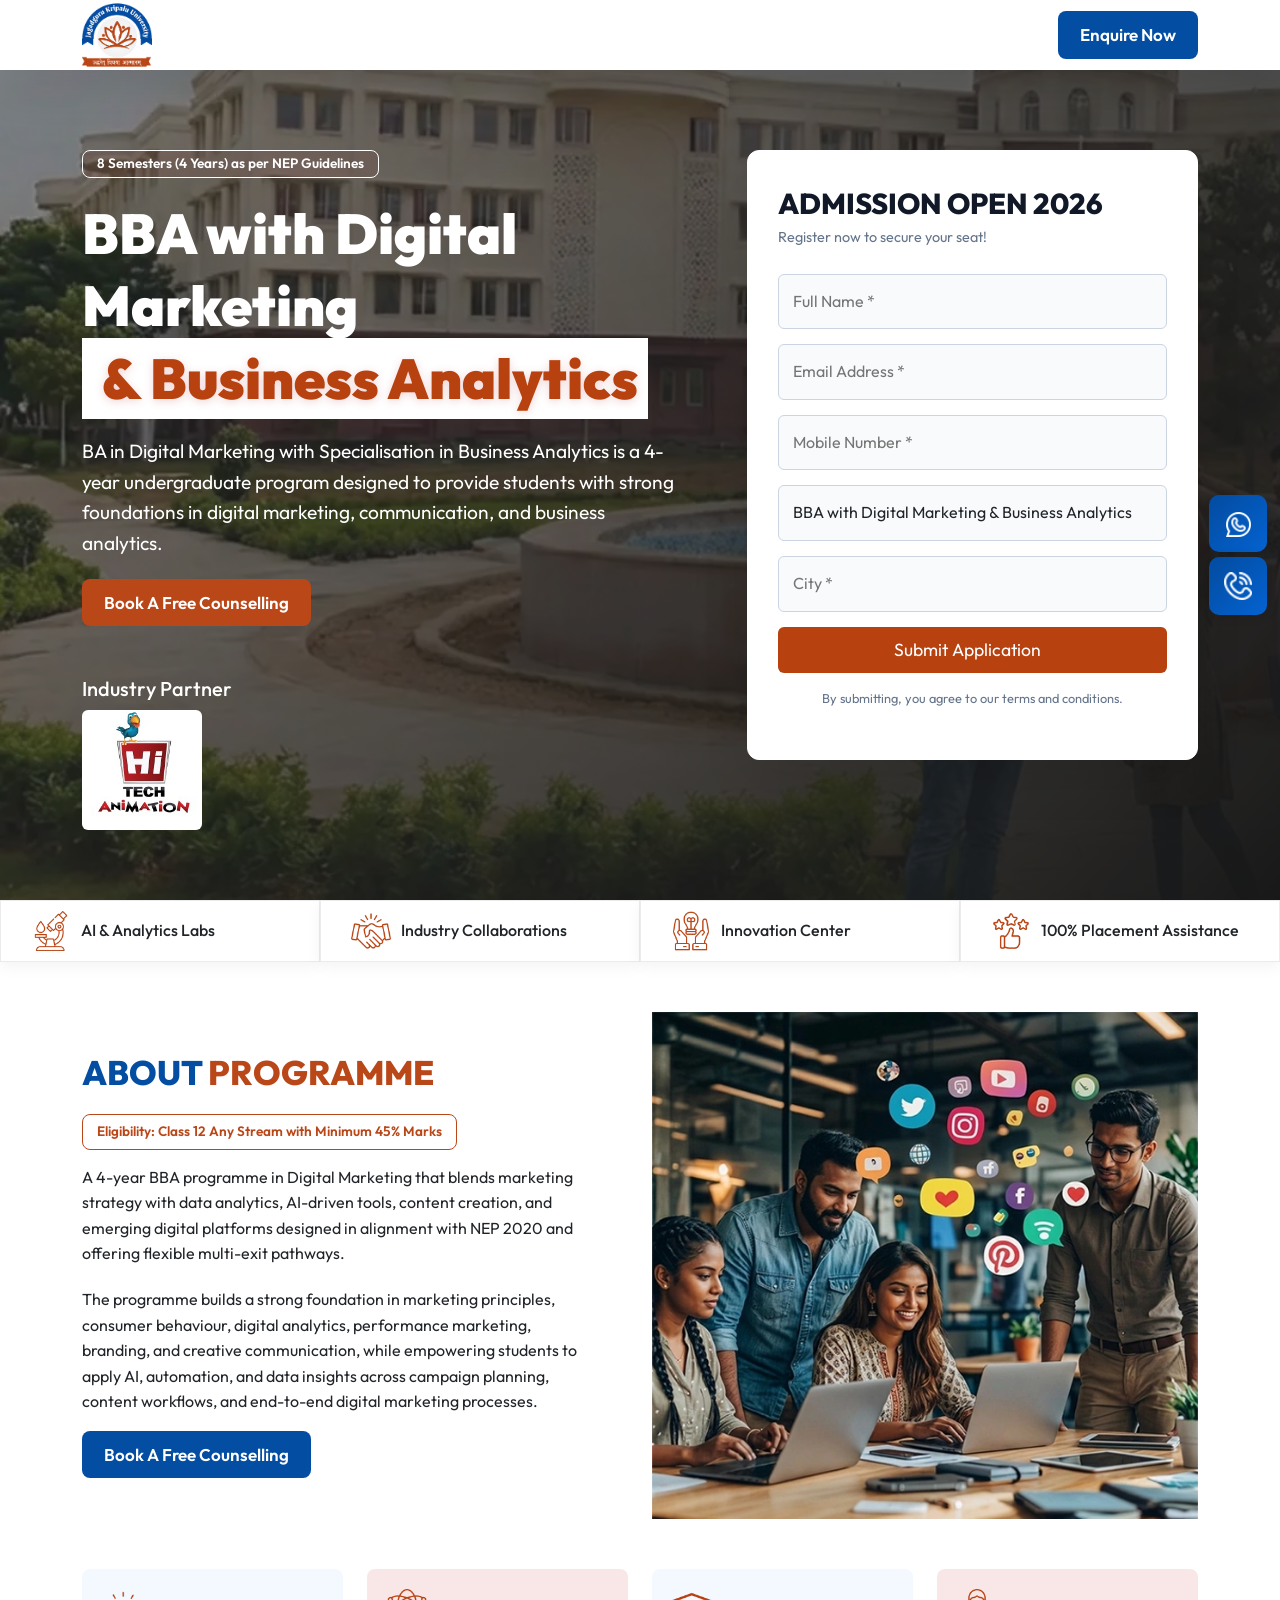
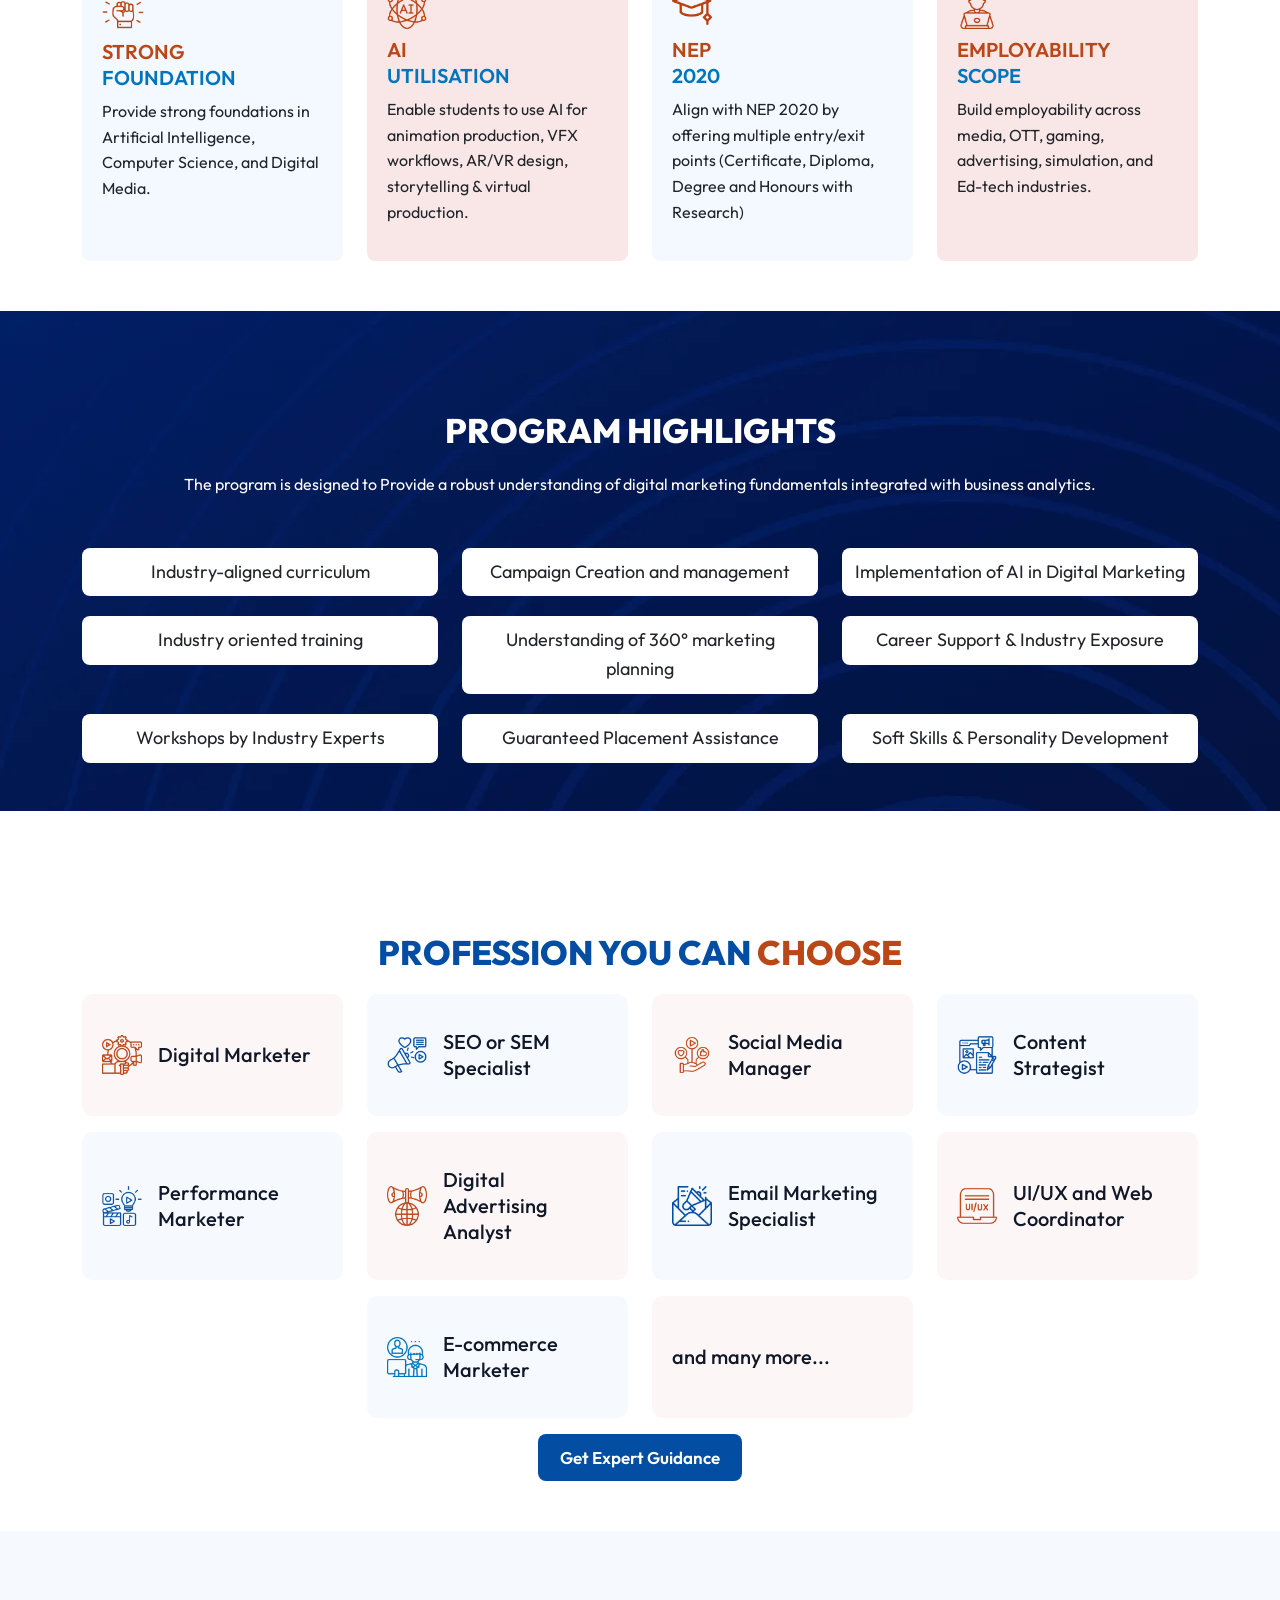
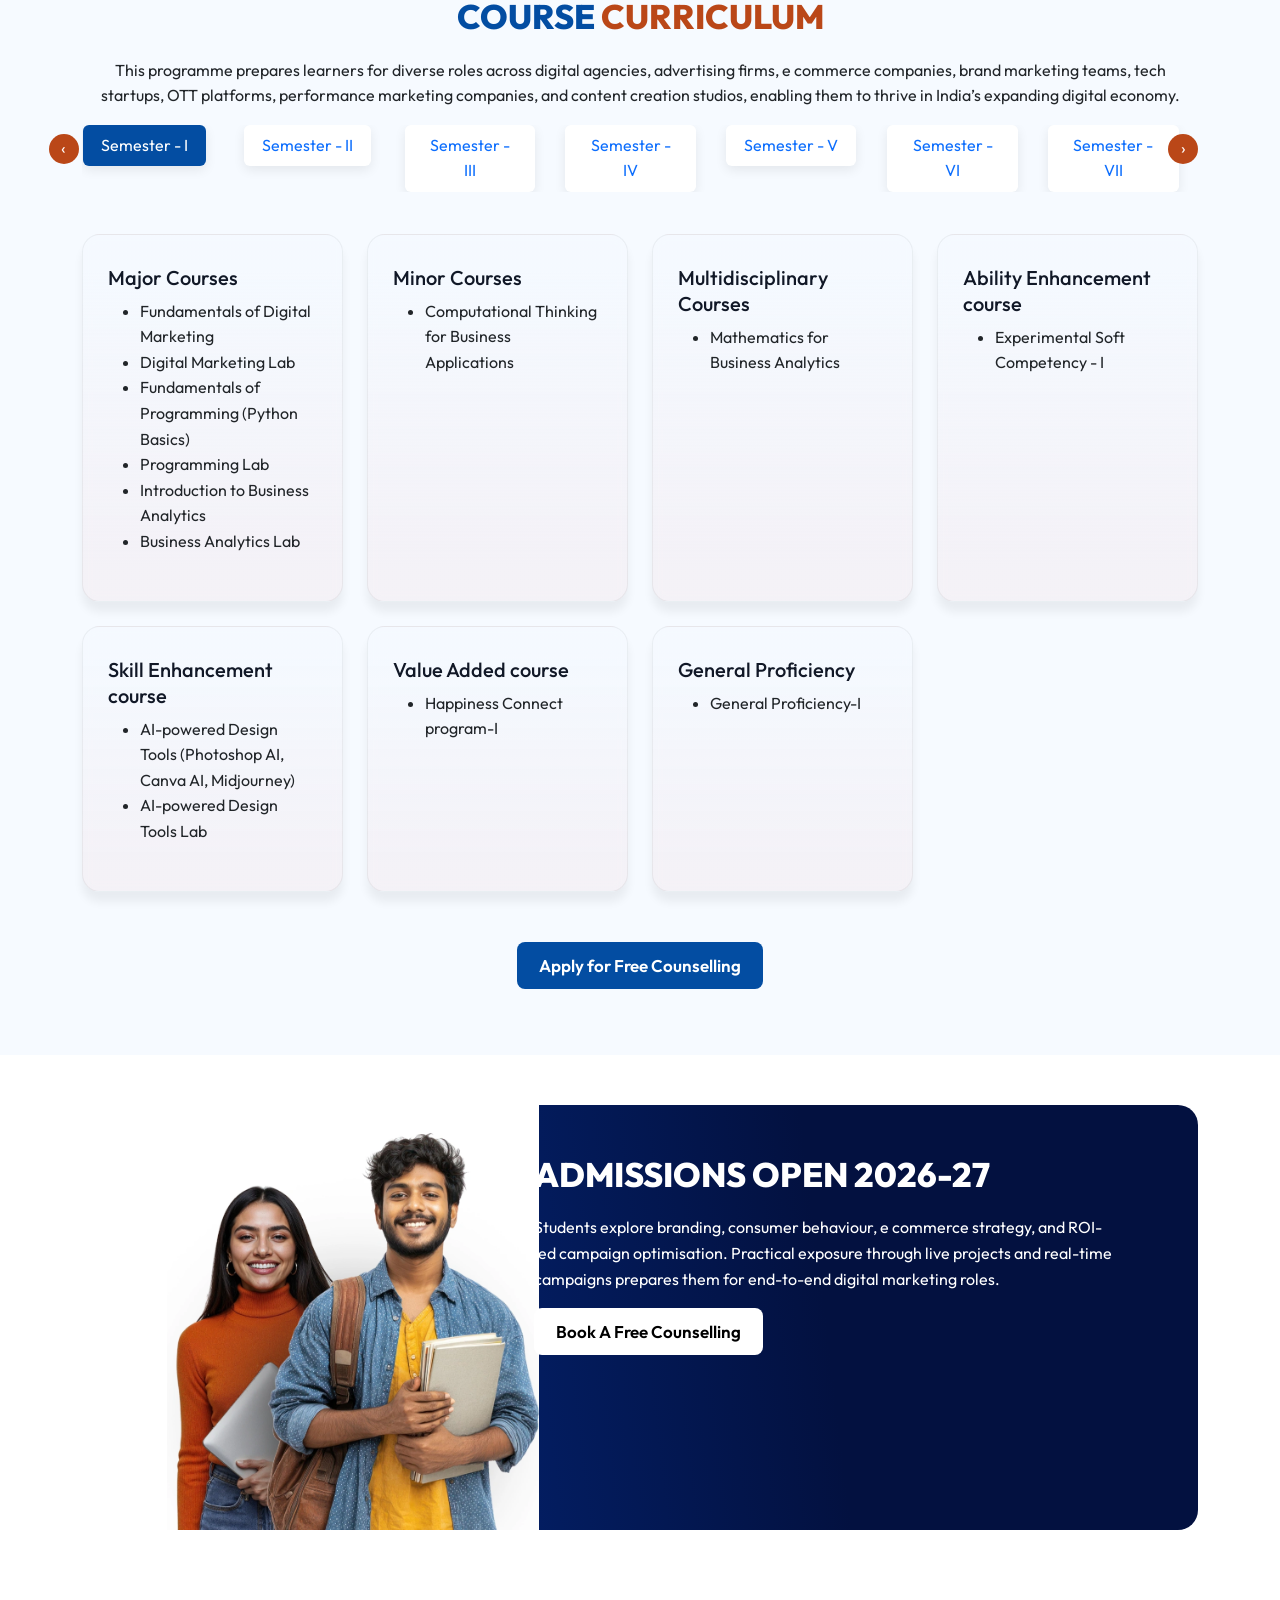
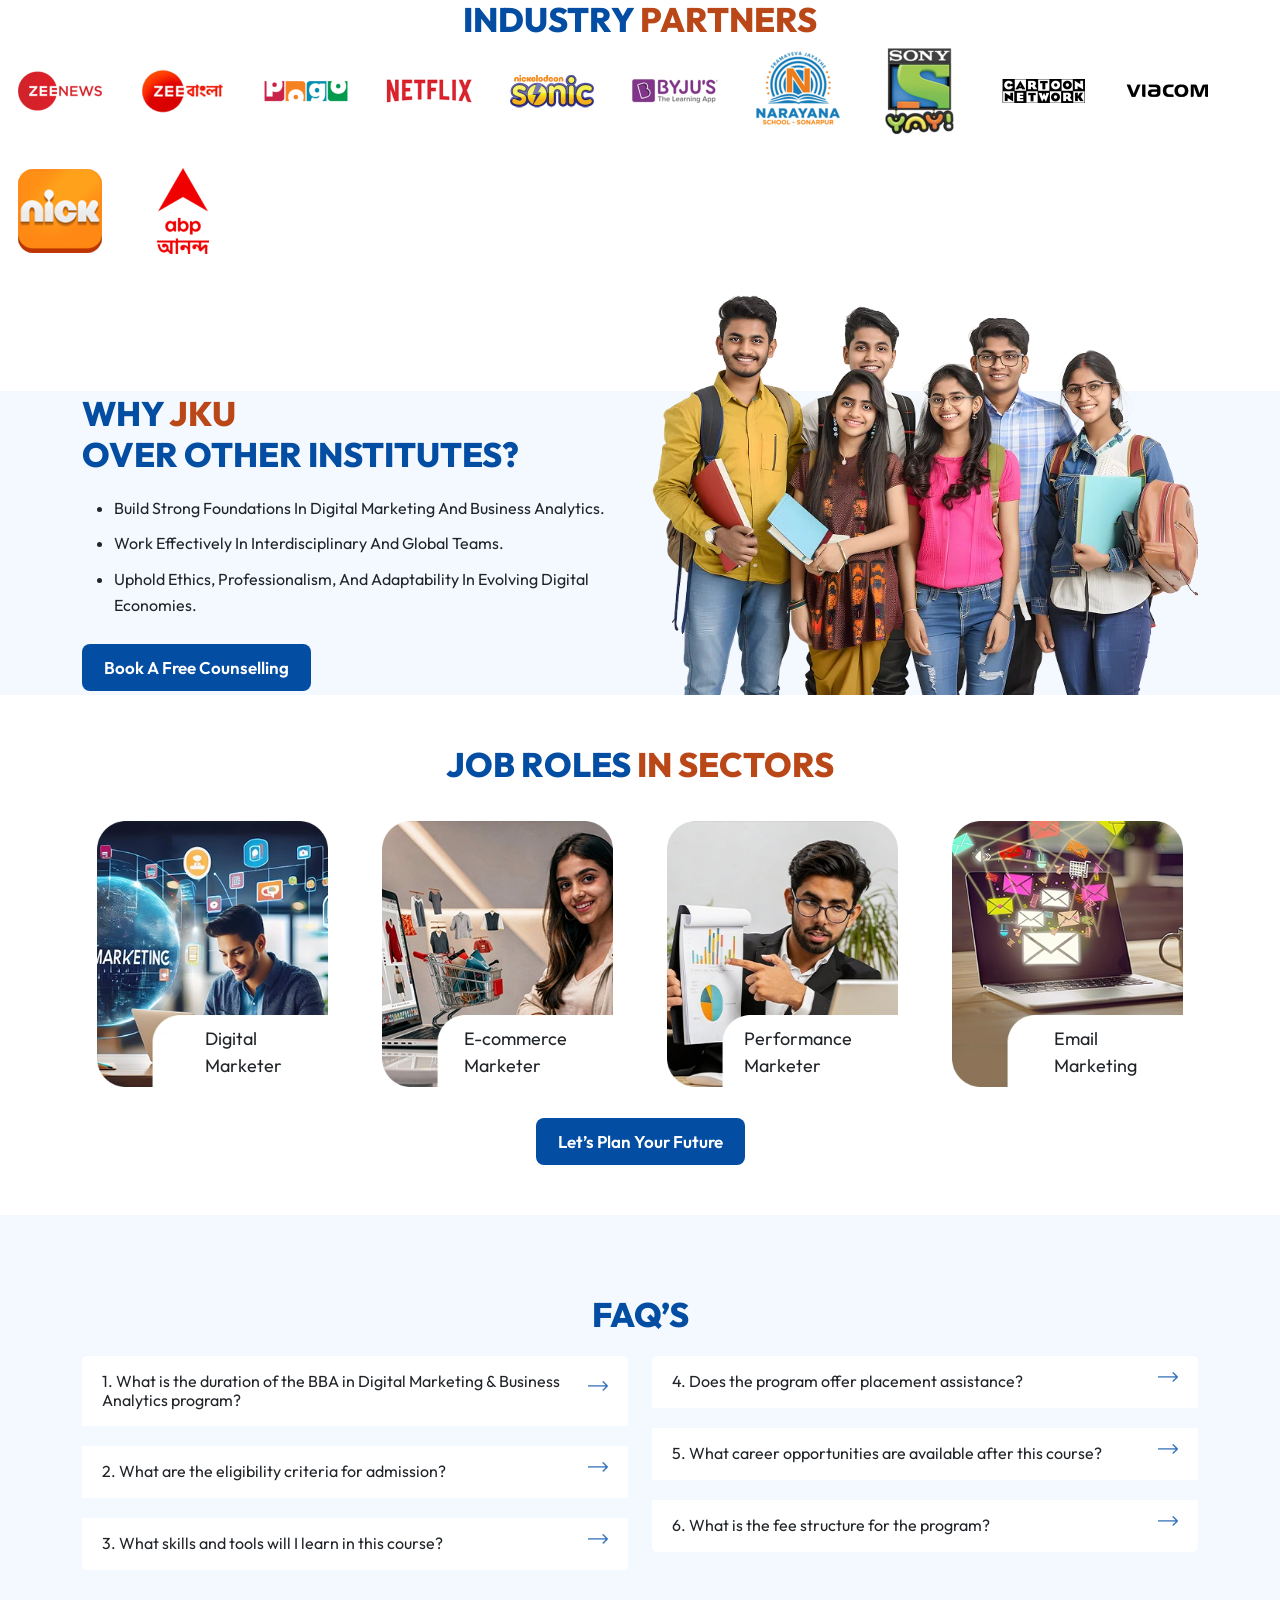
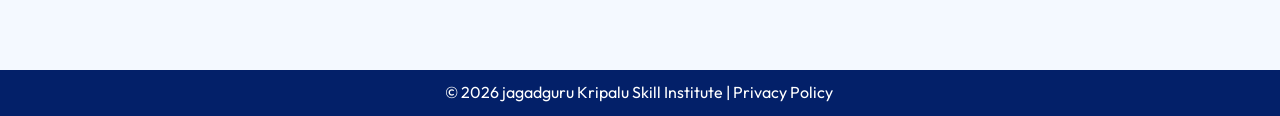
==== commit 2b95158b: "hii" ====
--- a/bba-in-digital-marketing-with-specialisation-in-business-analytics.html
+++ b/bba-in-digital-marketing-with-specialisation-in-business-analytics.html
@@ -9,7 +9,7 @@
 
     <meta name="description"
         content="A future-focused course that combines Artificial Intelligence with Animation, VFX, AR/VR, and Multimedia. It helps students build creative and technical skills for the fast-growing digital and AVGC industry.">
-
+    <meta name="robots" content="noindex, follow" />
     <link rel="stylesheet" href="assets/css/bootstrap.min.css">
     <link rel="stylesheet" href="assets/css/owl.carousel.min.css">
     <link rel="stylesheet" href="assets/css/style.css">
@@ -18,7 +18,7 @@
     <link rel="preconnect" href="https://fonts.gstatic.com" crossorigin>
     <link href="https://fonts.googleapis.com/css2?family=Outfit:wght@100..900&display=swap" rel="stylesheet">
 
-    <link rel="shortcut icon" href="img/icons/favicon.webp" type="image/x-icon">
+    <link rel="shortcut icon" href="assets/img/favicon.webp" type="image/x-icon">
 </head>
 
 <body>
@@ -75,7 +75,7 @@
 
                 <div class="col-lg-5 col-md-5 col-12">
                     <div class="hero-form-wrapper float-anim" id="apply">
-                        <form class="admission-form" id="admissionForm">
+                        <form class="admission-form enquiryForm">
                             <div class="form-header">
                                 <h2>Admission Open
                                     <script>document.write(new Date().getFullYear())</script>
@@ -102,7 +102,8 @@
                                 </select>
                             </div> -->
                             <div class="form-group">
-                                <input type="text" name="course" value="BBA with Digital Marketing & Business Analytics" readonly>
+                                <input type="text" name="course" value="BBA with Digital Marketing & Business Analytics"
+                                    id="course" readonly>
                             </div>
                             <div class="form-group">
                                 <input type="text" id="city" name="city" placeholder="City *" required>
@@ -312,7 +313,8 @@
                 <div class="col-lg-3 col-md-3 col-6">
                     <div class="prof-box1">
                         <div class="d-flex align-items-center">
-                            <img src="assets/img/social-media-marketing.png" alt="" class="motion-graphic me-3" width="40px">
+                            <img src="assets/img/social-media-marketing.png" alt="" class="motion-graphic me-3"
+                                width="40px">
                             <h5 class="mb-0">SEO or SEM Specialist</h5>
                         </div>
                     </div>
@@ -320,7 +322,8 @@
                 <div class="col-lg-3 col-md-3 col-6">
                     <div class="prof-box">
                         <div class="d-flex align-items-center">
-                            <img src="assets/img/social-media-management.png" alt="" class="motion-graphic me-3" width="40px">
+                            <img src="assets/img/social-media-management.png" alt="" class="motion-graphic me-3"
+                                width="40px">
                             <h5 class="mb-0">Social Media Manager</h5>
                         </div>
                     </div>
@@ -400,8 +403,10 @@
                             Course <span class="prog">Curriculum</span>
                         </h2>
                         <p>
-                            A comprehensive degree program designed to build creative and technical expertise in
-                            Animation, VFX, and digital filmmaking.
+                            This programme prepares learners for diverse roles across digital agencies, advertising
+                            firms, e commerce companies, brand marketing teams, tech startups, OTT platforms,
+                            performance marketing companies, and content creation studios, enabling them to thrive in
+                            India’s expanding digital economy.
                         </p>
                     </div>
                     <button class="carousel-control-prev" type="button" data-bs-target="#semesterCarousel"
@@ -534,13 +539,13 @@
                                     <div class="course-card">
                                         <h5>Major Courses</h5>
                                         <ul>
-                                          <li>Fundamentals of Digital Marketing</li>
-                                          <li>Digital Marketing Lab</li>
-                                          <li>Fundamentals of Programming (Python Basics)</li>
-                                          <li>Programming Lab</li>
-                                          <li>Introduction to Business Analytics</li>
-                                          <li>Business Analytics Lab</li>
-                                      </ul>
+                                            <li>Fundamentals of Digital Marketing</li>
+                                            <li>Digital Marketing Lab</li>
+                                            <li>Fundamentals of Programming (Python Basics)</li>
+                                            <li>Programming Lab</li>
+                                            <li>Introduction to Business Analytics</li>
+                                            <li>Business Analytics Lab</li>
+                                        </ul>
                                     </div>
                                 </div>
                                 <div class="col-lg-3">
@@ -759,139 +764,139 @@
                         <div class="tab-pane fade" id="pills-sem4" role="tabpanel" aria-labelledby="pills-sem4-tab">
                             <div class="row gy-4 course-row">
                                 <!-- Major Courses -->
-                            <div class="col-lg-3">
-                                <div class="course-card">
-                                    <h5>Major Courses</h5>
-                                    <ul>
-                                        <li>Influencer Marketing & Affiliate Strategies</li>
-                                        <li>Influencer Marketing Lab</li>
-                                        <li>Mobile Marketing & App Analytics</li>
-                                        <li>App Analytics Lab</li>
-                                        <li>Media Ethics, Law & Governance</li>
-                                    </ul>
-                                </div>
-                            </div>
-
-                            <!-- Minor Courses -->
-                            <div class="col-lg-3">
-                                <div class="course-card">
-                                    <h5>Minor Courses</h5>
-                                    <ul>
-                                        <li>Predictive Analytics for Business Decisions</li>
-                                        <li>Predictive Analytics Lab</li>
-                                    </ul>
-                                </div>
-                            </div>
-
-                            <!-- Summer Internship -->
-                            <div class="col-lg-3">
-                                <div class="course-card">
-                                    <h5>Summer Internship</h5>
-                                    <ul>
-                                        <li>Internship</li>
-                                    </ul>
-                                </div>
-                            </div>
-
-                            <!-- Multidisciplinary Courses -->
-                            <div class="col-lg-3">
-                                <div class="course-card">
-                                    <h5>Multidisciplinary Courses</h5>
-                                    <ul>
-                                        <li>Human–Computer Interaction</li>
-                                        <li>Human–Computer Interaction Lab</li>
-                                    </ul>
-                                </div>
-                            </div>
-
-                            <!-- Ability Enhancement -->
-                            <div class="col-lg-3">
-                                <div class="course-card">
-                                    <h5>Ability enhancement course</h5>
-                                    <ul>
-                                        <li>Experiential Soft Competency – III</li>
-                                    </ul>
-                                </div>
-                            </div>
-
-                            <!-- Skill Enhancement -->
-                            <div class="col-lg-3">
-                                <div class="course-card">
-                                    <h5>Skill Enhancement Course</h5>
-                                    <ul>
-                                        <li>AI in Campaign Design (Adobe Firefly, Runway)</li>
-                                    </ul>
-                                </div>
-                            </div>
-
-                            <!-- General Proficiency -->
-                            <div class="col-lg-3">
-                                <div class="course-card">
-                                    <h5>General Proficiency</h5>
-                                    <ul>
-                                        <li>General proficiency-IV</li>
-                                    </ul>
-                                </div>
-                            </div>
-                          </div>
+                                <div class="col-lg-3">
+                                    <div class="course-card">
+                                        <h5>Major Courses</h5>
+                                        <ul>
+                                            <li>Influencer Marketing & Affiliate Strategies</li>
+                                            <li>Influencer Marketing Lab</li>
+                                            <li>Mobile Marketing & App Analytics</li>
+                                            <li>App Analytics Lab</li>
+                                            <li>Media Ethics, Law & Governance</li>
+                                        </ul>
+                                    </div>
+                                </div>
+
+                                <!-- Minor Courses -->
+                                <div class="col-lg-3">
+                                    <div class="course-card">
+                                        <h5>Minor Courses</h5>
+                                        <ul>
+                                            <li>Predictive Analytics for Business Decisions</li>
+                                            <li>Predictive Analytics Lab</li>
+                                        </ul>
+                                    </div>
+                                </div>
+
+                                <!-- Summer Internship -->
+                                <div class="col-lg-3">
+                                    <div class="course-card">
+                                        <h5>Summer Internship</h5>
+                                        <ul>
+                                            <li>Internship</li>
+                                        </ul>
+                                    </div>
+                                </div>
+
+                                <!-- Multidisciplinary Courses -->
+                                <div class="col-lg-3">
+                                    <div class="course-card">
+                                        <h5>Multidisciplinary Courses</h5>
+                                        <ul>
+                                            <li>Human–Computer Interaction</li>
+                                            <li>Human–Computer Interaction Lab</li>
+                                        </ul>
+                                    </div>
+                                </div>
+
+                                <!-- Ability Enhancement -->
+                                <div class="col-lg-3">
+                                    <div class="course-card">
+                                        <h5>Ability enhancement course</h5>
+                                        <ul>
+                                            <li>Experiential Soft Competency – III</li>
+                                        </ul>
+                                    </div>
+                                </div>
+
+                                <!-- Skill Enhancement -->
+                                <div class="col-lg-3">
+                                    <div class="course-card">
+                                        <h5>Skill Enhancement Course</h5>
+                                        <ul>
+                                            <li>AI in Campaign Design (Adobe Firefly, Runway)</li>
+                                        </ul>
+                                    </div>
+                                </div>
+
+                                <!-- General Proficiency -->
+                                <div class="col-lg-3">
+                                    <div class="course-card">
+                                        <h5>General Proficiency</h5>
+                                        <ul>
+                                            <li>General proficiency-IV</li>
+                                        </ul>
+                                    </div>
+                                </div>
+                            </div>
                         </div>
 
                         <div class="tab-pane fade" id="pills-sem5" role="tabpanel" aria-labelledby="pills-sem5-tab">
                             <div class="row gy-4 course-row">
                                 <!-- Major Courses -->
-                            <div class="col-lg-3">
-                                <div class="course-card">
-                                    <h5>Major Courses</h5>
-                                    <ul>
-                                      <li>Strategy Lab</li>
-                                      <li>Advanced Multimedia Marketing & VFX for Ads</li>
-                                      <li>Multimedia Marketing Lab</li>
-                                      <li>Integrated Marketing Communication (IMC)</li>
-                                      <li>IMC Lab</li>
-                                  </ul>
-                                </div>
-                            </div>
-
-                            <!-- Minor Courses -->
-                            <div class="col-lg-3">
-                                <div class="course-card">
-                                    <h5>Minor Courses</h5>
-                                    <ul>
-                                      <li>Consumer Behaviour & Market Analytics</li>
-                                      <li>Consumer Analytics Lab</li>
-                                    </ul>
-                                </div>
-                            </div>
-
-                            <!-- Summer Internship -->
-                            <div class="col-lg-3">
-                                <div class="course-card">
-                                   <h5>Skill Enhancement course</h5>
-                                  <ul>
-                                      <li>Workflow Automation with AI Agents</li>
-                                  </ul>
-                                </div>
-                            </div>
-
-                            <!-- Multidisciplinary Courses -->
-                            <div class="col-lg-3">
-                                <div class="course-card">
-                                    <h5>Value added course</h5>
-                                      <ul>
-                                          <li>Happiness Connect – III</li>
-                                      </ul>
-                                </div>
-                            </div>
-                              <div class="col-lg-3">
-                                <div class="course-card">
-                                    <h5>General proficiency</h5>
-                                      <ul>
-                                          <li>General proficiency-V</li>
-                                      </ul>
-                                </div>
-                            </div>
-
-                          </div>
+                                <div class="col-lg-3">
+                                    <div class="course-card">
+                                        <h5>Major Courses</h5>
+                                        <ul>
+                                            <li>Strategy Lab</li>
+                                            <li>Advanced Multimedia Marketing & VFX for Ads</li>
+                                            <li>Multimedia Marketing Lab</li>
+                                            <li>Integrated Marketing Communication (IMC)</li>
+                                            <li>IMC Lab</li>
+                                        </ul>
+                                    </div>
+                                </div>
+
+                                <!-- Minor Courses -->
+                                <div class="col-lg-3">
+                                    <div class="course-card">
+                                        <h5>Minor Courses</h5>
+                                        <ul>
+                                            <li>Consumer Behaviour & Market Analytics</li>
+                                            <li>Consumer Analytics Lab</li>
+                                        </ul>
+                                    </div>
+                                </div>
+
+                                <!-- Summer Internship -->
+                                <div class="col-lg-3">
+                                    <div class="course-card">
+                                        <h5>Skill Enhancement course</h5>
+                                        <ul>
+                                            <li>Workflow Automation with AI Agents</li>
+                                        </ul>
+                                    </div>
+                                </div>
+
+                                <!-- Multidisciplinary Courses -->
+                                <div class="col-lg-3">
+                                    <div class="course-card">
+                                        <h5>Value added course</h5>
+                                        <ul>
+                                            <li>Happiness Connect – III</li>
+                                        </ul>
+                                    </div>
+                                </div>
+                                <div class="col-lg-3">
+                                    <div class="course-card">
+                                        <h5>General proficiency</h5>
+                                        <ul>
+                                            <li>General proficiency-V</li>
+                                        </ul>
+                                    </div>
+                                </div>
+
+                            </div>
                         </div>
 
                         <div class="tab-pane fade" id="pills-sem6" role="tabpanel" aria-labelledby="pills-sem6-tab">
@@ -940,20 +945,21 @@
 
                                 <div class="col-lg-3">
                                     <div class="course-card">
-                                       <h5>Open Elective Courses</h5>
-                                      <ul>
-                                          <li>Choose 1 (Creative Entrepreneurship / Digital PR & Influencer Marketing)</li>
-                                      </ul>
-                                    </div>
-                                </div>
-                                <div class="col-lg-3">
-                                  <div class="course-card">
-                                      <h5>General proficiency</h5>
-                                      <ul>
-                                          <li>General proficiency-VI</li>
-                                      </ul>
-                                  </div>
-                              </div>
+                                        <h5>Open Elective Courses</h5>
+                                        <ul>
+                                            <li>Choose 1 (Creative Entrepreneurship / Digital PR & Influencer Marketing)
+                                            </li>
+                                        </ul>
+                                    </div>
+                                </div>
+                                <div class="col-lg-3">
+                                    <div class="course-card">
+                                        <h5>General proficiency</h5>
+                                        <ul>
+                                            <li>General proficiency-VI</li>
+                                        </ul>
+                                    </div>
+                                </div>
                             </div>
                         </div>
 
@@ -961,7 +967,7 @@
                             <div class="row gy-4 course-row">
                                 <div class="col-lg-3">
                                     <div class="course-card">
-                                       <h5>Major Courses</h5>
+                                        <h5>Major Courses</h5>
                                         <ul>
                                             <li><b>HONs Degree</b></li>
                                             <li>Generative AI in Marketing & Business</li>
@@ -976,7 +982,7 @@
 
                                 <div class="col-lg-3">
                                     <div class="course-card">
-                                       <h5>Minor Courses</h5>
+                                        <h5>Minor Courses</h5>
                                         <ul>
                                             <li>AR/VR Marketing Experiences</li>
                                             <li>AR/VR Lab</li>
@@ -986,10 +992,10 @@
 
                                 <div class="col-lg-3">
                                     <div class="course-card">
-                                       <h5>Skill Enhancement Course</h5>
-                                      <ul>
-                                          <li>Research Methodology & Portfolio Development</li>
-                                      </ul>
+                                        <h5>Skill Enhancement Course</h5>
+                                        <ul>
+                                            <li>Research Methodology & Portfolio Development</li>
+                                        </ul>
                                     </div>
                                 </div>
 
@@ -1015,39 +1021,39 @@
                         </div>
 
                         <div class="tab-pane fade" id="pills-sem8" role="tabpanel" aria-labelledby="pills-sem8-tab">
-                          <div class="row gy-4 course-row">
-                            <div class="col-lg-3">
-                                <div class="course-card">
-                                    <h5>Major Courses</h5>
-                                    <ul>
-                                        <li><b>Research Track </b>- Dissertation on AI in Marketing</li>
-                                        <li><b>OR Industrial Track</b> - Capstone Project – Phase II</li>
-                                        <li><b>OR Industrial Track </b>- Industrial Internship</li>
-                                    </ul>
-                                </div>
-                            </div>
-
-                            <div class="col-lg-3">
-                                <div class="course-card">
-                                    <h5>Minor Courses (Elective- Any one)</h5>
-                                    <ul>
-                                        <li>AI-driven Campaign Management</li>
-                                        <li>Business Forecasting & Predictive Modelling</li>
-                                        <li>Virtual PR & Customer Analytics</li>
-                                    </ul>
-                                </div>
-                            </div>
-
-                            <div class="col-lg-3">
-                                <div class="course-card">
-                                    <h5>Value added course</h5>
-                                    <ul>
-                                        <li>Professional Ethics & Life Skills</li>
-                                    </ul>
-                                </div>
-                            </div>
-                        </div>
-                      </div>
+                            <div class="row gy-4 course-row">
+                                <div class="col-lg-3">
+                                    <div class="course-card">
+                                        <h5>Major Courses</h5>
+                                        <ul>
+                                            <li><b>Research Track </b>- Dissertation on AI in Marketing</li>
+                                            <li><b>OR Industrial Track</b> - Capstone Project – Phase II</li>
+                                            <li><b>OR Industrial Track </b>- Industrial Internship</li>
+                                        </ul>
+                                    </div>
+                                </div>
+
+                                <div class="col-lg-3">
+                                    <div class="course-card">
+                                        <h5>Minor Courses (Elective- Any one)</h5>
+                                        <ul>
+                                            <li>AI-driven Campaign Management</li>
+                                            <li>Business Forecasting & Predictive Modelling</li>
+                                            <li>Virtual PR & Customer Analytics</li>
+                                        </ul>
+                                    </div>
+                                </div>
+
+                                <div class="col-lg-3">
+                                    <div class="course-card">
+                                        <h5>Value added course</h5>
+                                        <ul>
+                                            <li>Professional Ethics & Life Skills</li>
+                                        </ul>
+                                    </div>
+                                </div>
+                            </div>
+                        </div>
                     </div>
                     <div class="text-center vdf">
                         <button class="book" data-bs-toggle="modal" data-bs-target="#exampleModal">
@@ -1088,18 +1094,22 @@
             <h2 class="mb-0">Industry <span class="prog">Partners</span> </h2>
 
         </div>
-        <div class="marquee marquee--pause-hover js-marquee">
-            <div class="marquee__group">
-                <img class="" src="assets/img/abp.png" alt="ceebe">
-                <img class="" src="assets/img/nick.png" alt="gtti">
-                <img class="" src="assets/img/vaicom.png" alt="ga">
-                <img class="" src="assets/img/cartoon.png" alt="reproart">
-                <img class="" src="assets/img/sony-yay.webp" alt="hitech">
-                <img class="" src="assets/img/naryana.png" alt="laikaa">
-
-            </div>
-        </div>
-        <div class="marquee marquee--reversed marquee--pause-hover js-marquee">
+        <div class="marquee__group">
+            <img class="" src="assets/img/1.png" alt="ceebe">
+            <img class="" src="assets/img/2.png" alt="gtti">
+            <img class="" src="assets/img/3.png" alt="ga">
+            <img class="" src="assets/img/4.png" alt="reproart">
+            <img class="" src="assets/img/5.png" alt="hitech">
+            <img class="" src="assets/img/6.png" alt="laikaa">
+            <img class="" src="assets/img/7.png" alt="laikaa">
+            <img class="" src="assets/img/8.png" alt="laikaa">
+            <img class="" src="assets/img/9.png" alt="laikaa">
+            <img class="" src="assets/img/10.png" alt="laikaa">
+            <img class="" src="assets/img/11.png" alt="laikaa">
+            <img class="" src="assets/img/12.png" alt="laikaa">
+
+        </div>
+        <!-- <div class="marquee marquee--reversed marquee--pause-hover js-marquee">
             <div class="marquee__group gfr">
                 <img class="" src="assets/img/sonic.png" alt="narayanacoaching">
                 <img class="" src="assets/img/netflix.png" alt="moople">
@@ -1107,7 +1117,7 @@
                 <img class="" src="assets/img/zee-bangla.png" alt="tutopia">
                 <img class="" src="assets/img/zee-news.png" alt="tutopia">
             </div>
-        </div>
+        </div> -->
     </section>
 
     <section class="why mb">
@@ -1129,7 +1139,7 @@
                 </div>
                 <div class="col-lg-6 col-md-6 col-12">
                     <div class="why-img">
-                        <img src="assets/img/group.png" alt="" class="img-fluid">
+                        <img src="assets/img/group.webp" alt="" class="img-fluid">
                     </div>
                 </div>
             </div>
@@ -1152,7 +1162,7 @@
                     <div class="job-imh">
                         <img src="assets/img/ecommerce.webp" alt="" class="img-fluid">
                         <div class="anim">
-                           E-commerce <br> Marketer
+                            E-commerce <br> Marketer
                         </div>
                     </div>
                 </div>
@@ -1195,14 +1205,16 @@
                                             <button class="accordion-button collapsed" type="button"
                                                 data-bs-toggle="collapse" data-bs-target="#collapseone"
                                                 aria-expanded="false" aria-controls="collapseone">
-                                               1. What is the duration of the BBA in Digital Marketing & Business Analytics program?
+                                                1. What is the duration of the BBA in Digital Marketing & Business
+                                                Analytics program?
                                             </button>
                                         </h2>
 
                                         <div id="collapseone" class="accordion-collapse collapse"
                                             data-bs-parent="#accordionExample">
                                             <div class="accordion-body">
-                                           The program is a 4-year undergraduate course (8 semesters) designed as per NEP 2020 guidelines with flexible exit options.
+                                                The program is a 4-year undergraduate course (8 semesters) designed as
+                                                per NEP 2020 guidelines with flexible exit options.
 
                                             </div>
                                         </div>
@@ -1218,7 +1230,9 @@
                                         <div id="collapseTwo" class="accordion-collapse collapse"
                                             data-bs-parent="#accordionExample">
                                             <div class="accordion-body">
-                                               Candidates must have completed 10+2 (any stream) from a recognized board. Diploma holders in relevant fields may also be eligible as per guidelines.
+                                                Candidates must have completed 10+2 (any stream) from a recognized
+                                                board. Diploma holders in relevant fields may also be eligible as per
+                                                guidelines.
 
                                             </div>
                                         </div>
@@ -1235,7 +1249,9 @@
                                         <div id="collapseFive" class="accordion-collapse collapse"
                                             data-bs-parent="#accordionExample">
                                             <div class="accordion-body">
-                                                You will gain hands-on experience in SEO, Social Media Marketing, Campaign Management, Google Analytics, SEMrush, HubSpot, Tableau, Power BI, content creation, AI in marketing, and automation tools.
+                                                You will gain hands-on experience in SEO, Social Media Marketing,
+                                                Campaign Management, Google Analytics, SEMrush, HubSpot, Tableau, Power
+                                                BI, content creation, AI in marketing, and automation tools.
                                             </div>
                                         </div>
                                     </div>
@@ -1247,12 +1263,14 @@
                                             <button class="accordion-button collapsed" type="button"
                                                 data-bs-toggle="collapse" data-bs-target="#collapseThree"
                                                 aria-expanded="false" aria-controls="collapseThree">
-                                               4. Does the program offer placement assistance?</button>
+                                                4. Does the program offer placement assistance?</button>
                                         </h2>
                                         <div id="collapseThree" class="accordion-collapse collapse"
                                             data-bs-parent="#accordionExample">
                                             <div class="accordion-body">
-                                                Yes, the program includes guaranteed placement assistance, industry exposure, workshops by experts, and career support to help students secure roles in digital marketing and analytics.
+                                                Yes, the program includes guaranteed placement assistance, industry
+                                                exposure, workshops by experts, and career support to help students
+                                                secure roles in digital marketing and analytics.
 
                                             </div>
                                         </div>
@@ -1262,14 +1280,16 @@
                                             <button class="accordion-button collapsed" type="button"
                                                 data-bs-toggle="collapse" data-bs-target="#collapseFour"
                                                 aria-expanded="false" aria-controls="collapseFour">
-                                               5. What career opportunities are available after this course?
+                                                5. What career opportunities are available after this course?
 
                                             </button>
                                         </h2>
                                         <div id="collapseFour" class="accordion-collapse collapse"
                                             data-bs-parent="#accordionExample">
                                             <div class="accordion-body">
-                                               Graduates can explore roles such as Digital Marketing Executive, SEO/SEM Specialist, Social Media Manager, Performance Marketer, Data & Marketing Analyst, and Content Strategist.
+                                                Graduates can explore roles such as Digital Marketing Executive, SEO/SEM
+                                                Specialist, Social Media Manager, Performance Marketer, Data & Marketing
+                                                Analyst, and Content Strategist.
                                             </div>
                                         </div>
                                     </div>
@@ -1278,14 +1298,15 @@
                                             <button class="accordion-button collapsed" type="button"
                                                 data-bs-toggle="collapse" data-bs-target="#collapsesix"
                                                 aria-expanded="false" aria-controls="collapseFour">
-                                               6. What is the fee structure for the program?
+                                                6. What is the fee structure for the program?
 
                                             </button>
                                         </h2>
                                         <div id="collapsesix" class="accordion-collapse collapse"
                                             data-bs-parent="#accordionExample">
                                             <div class="accordion-body">
-                                               The tuition fee is approximately ₹60,000 per semester, with additional costs for hostel, transport, and other services (if applicable).
+                                                The tuition fee is approximately ₹60,000 per semester, with additional
+                                                costs for hostel, transport, and other services (if applicable).
                                             </div>
                                         </div>
                                     </div>
@@ -1334,7 +1355,7 @@
             <div class="modal-content">
                 <div class="modal-body">
                     <div class="hero-form-wrapper">
-                        <form class="admission-form" id="admissionForm">
+                        <form class="admission-form enquiryForm">
                             <button type="button" class="btn-close" data-bs-dismiss="modal" aria-label="Close"></button>
                             <div class="form-header">
                                 <h2>Admission Open
@@ -1362,7 +1383,8 @@
                                 </select>
                             </div> -->
                             <div class="form-group">
-                                <input type="text" name="course" value="BBA with Digital Marketing & Business Analytics" readonly>
+                                <input type="text" name="course" value="BBA with Digital Marketing & Business Analytics"
+                                    id="course" readonly>
                             </div>
                             <div class="form-group">
                                 <input type="text" id="city" name="city" placeholder="City *" required>
@@ -1379,10 +1401,9 @@
 
     <script src="https://code.jquery.com/jquery-3.6.0.min.js"></script>
     <script src="assets/js/owl.carousel.min.js"></script>
-
     <script src="https://cdn.jsdelivr.net/npm/bootstrap@5.2.2/dist/js/bootstrap.bundle.min.js"></script>
-
+    <script src="assets/js/api.js"></script>
     <script src="assets/js/main.js"></script>
 </body>
 
-</html>
+</html>
--- a/assets/css/style.css
+++ b/assets/css/style.css
@@ -541,7 +541,7 @@
 
 .why {
     background-color: #F4F9FF;
-    margin-top: 150px;
+    margin-top: 120px;
 }
 
 .why-img {
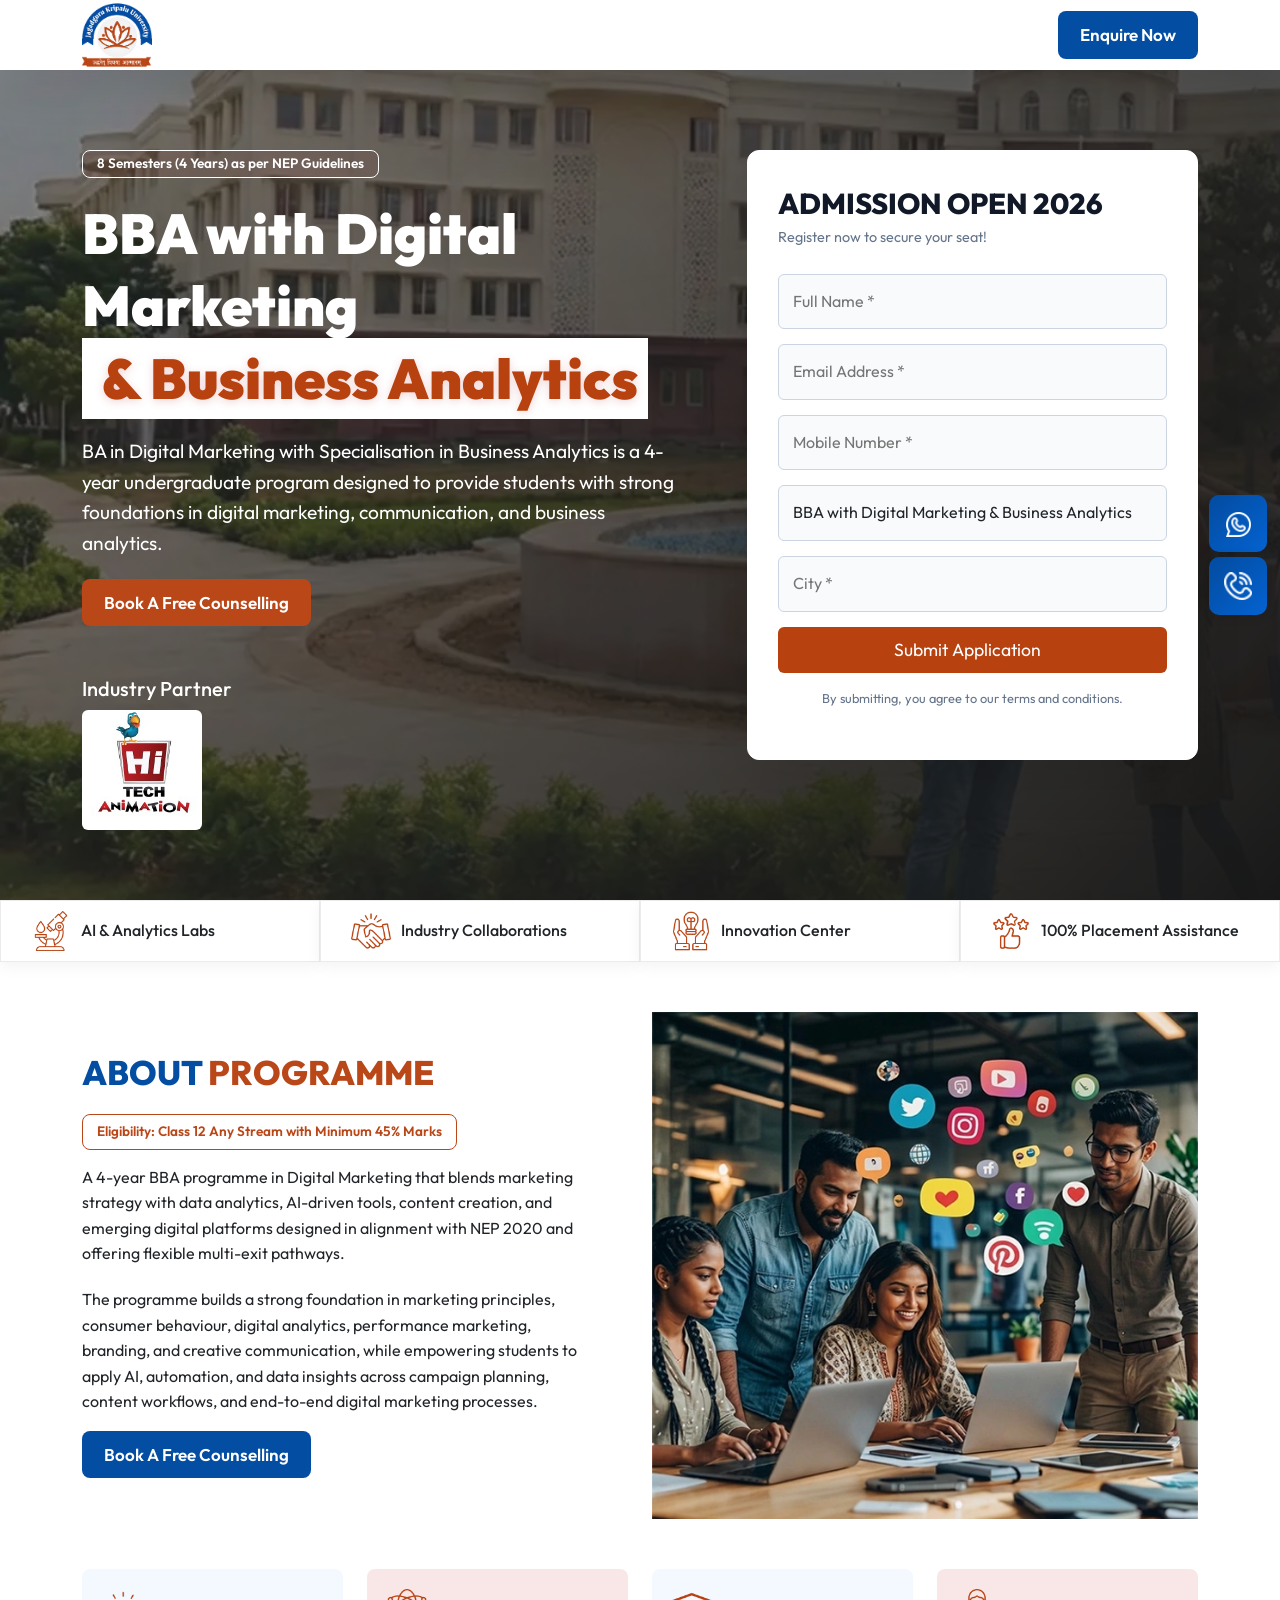
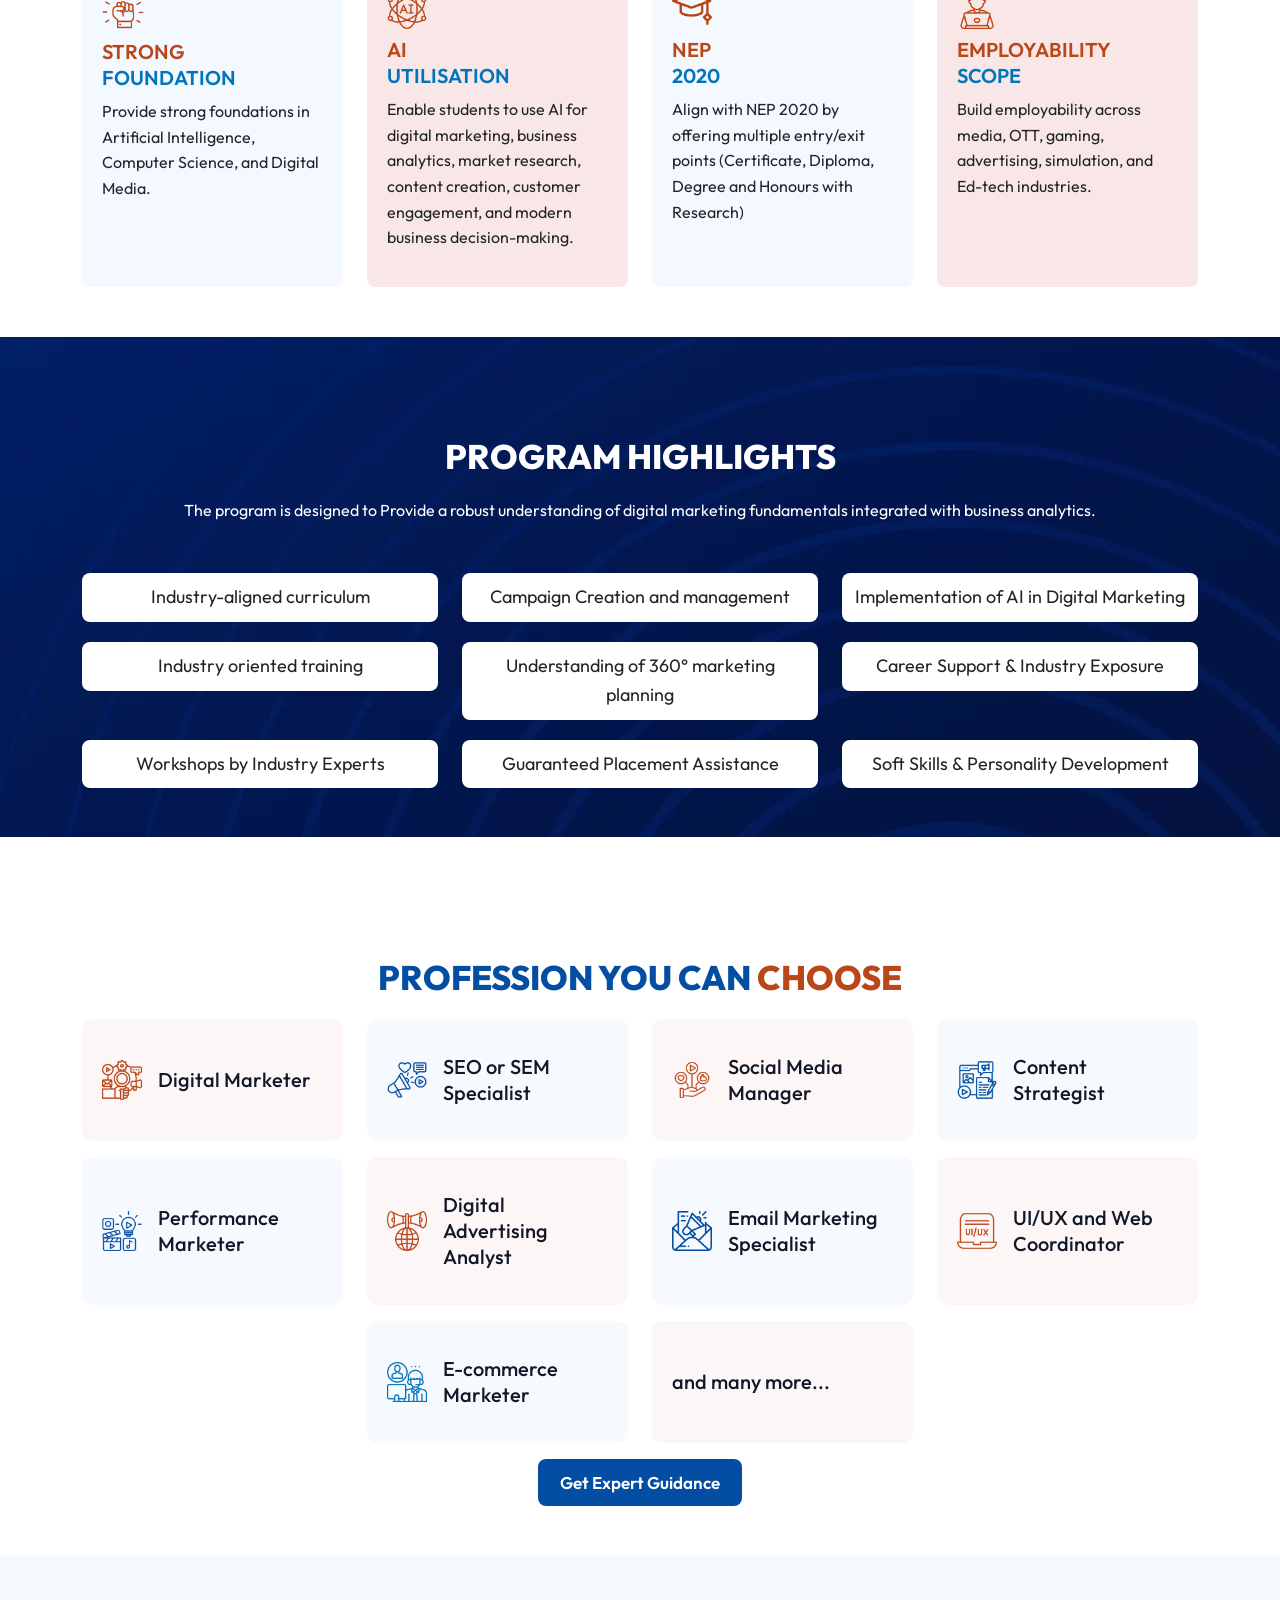
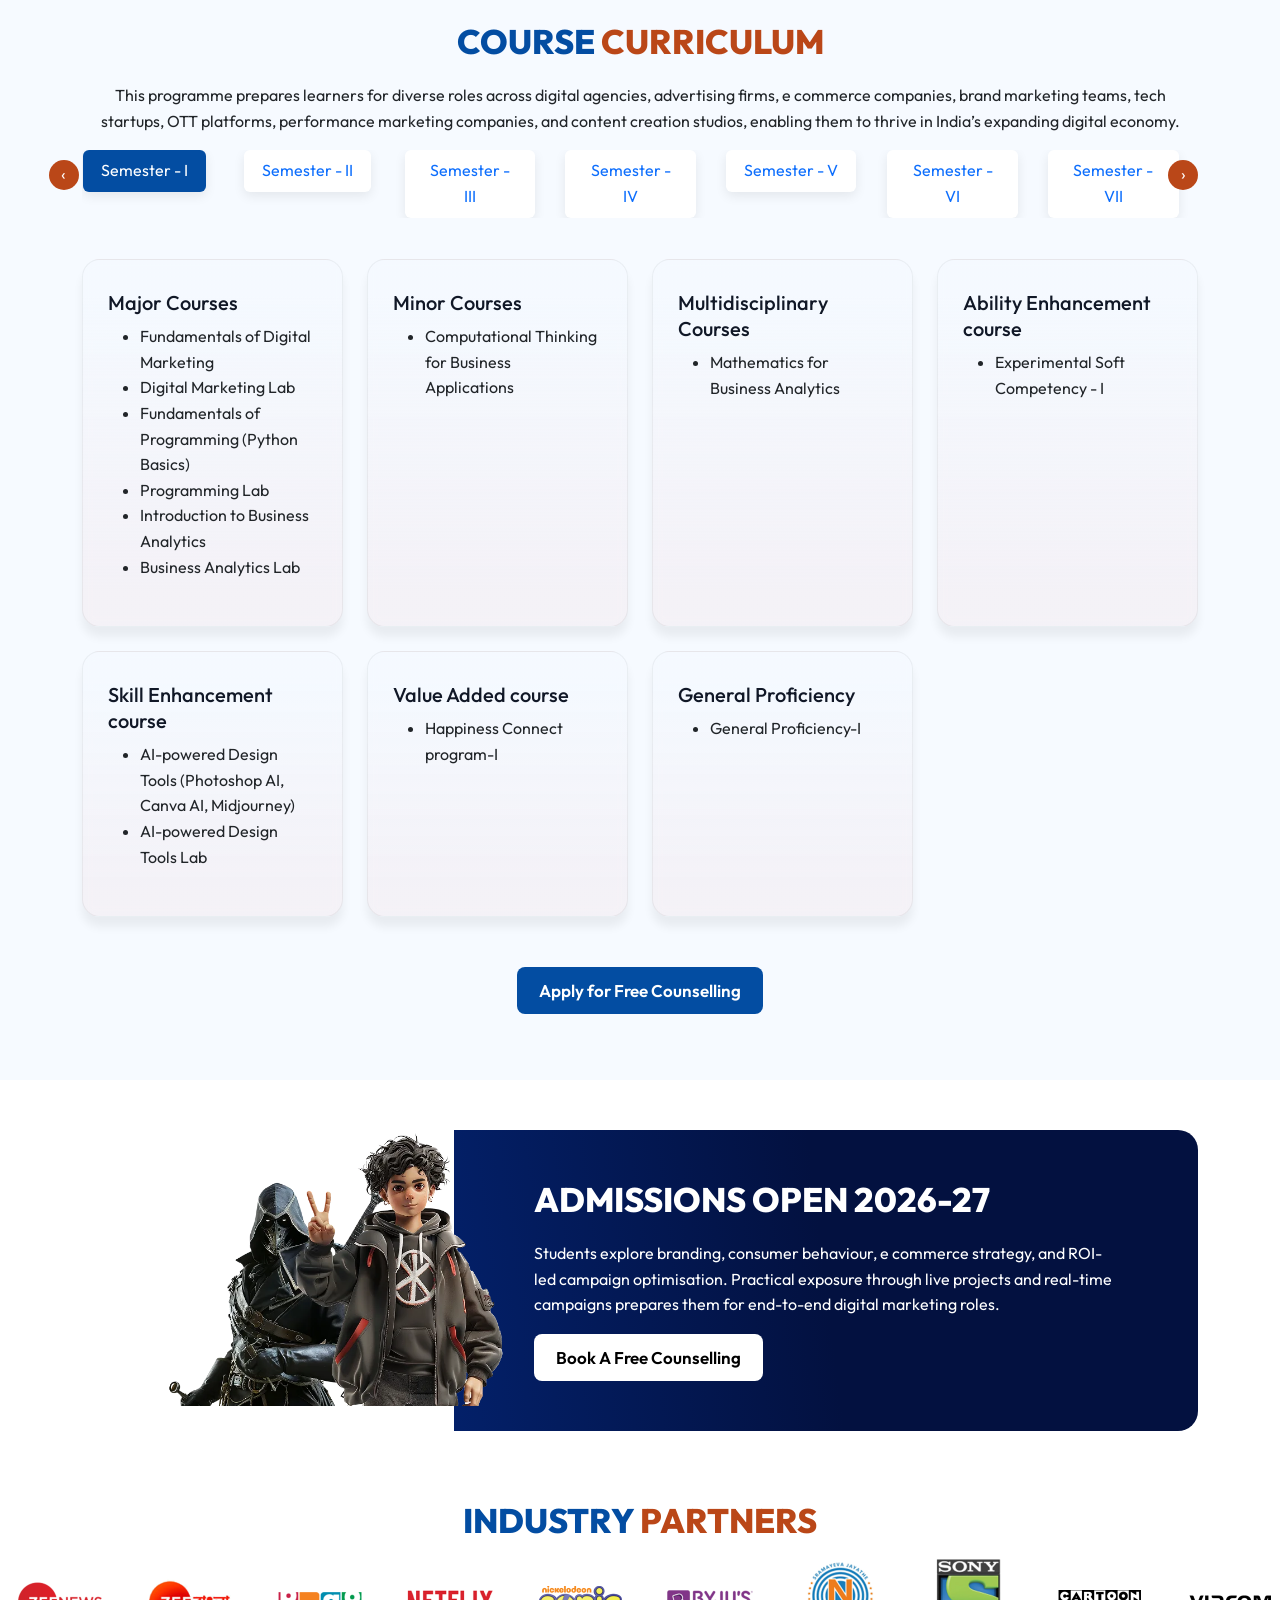
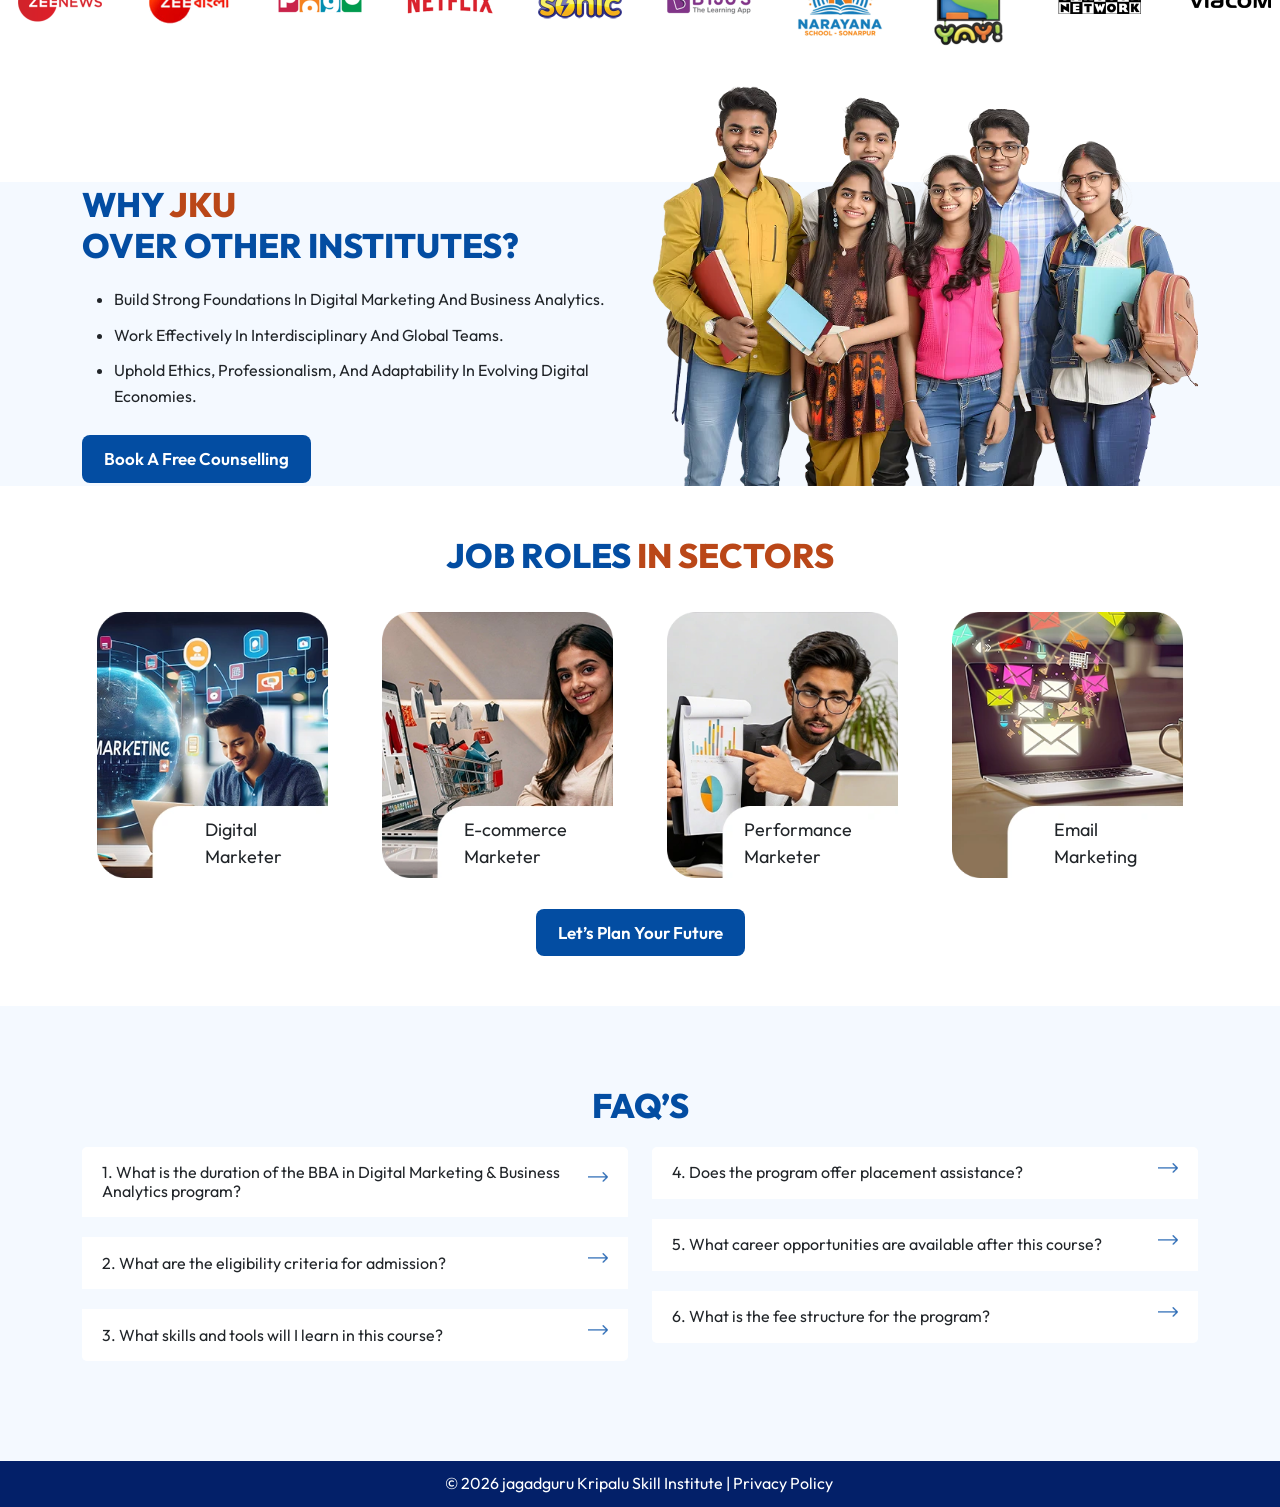
==== commit 81ce2ee8: "hi" ====
--- a/bba-in-digital-marketing-with-specialisation-in-business-analytics.html
+++ b/bba-in-digital-marketing-with-specialisation-in-business-analytics.html
@@ -204,8 +204,9 @@
                                         class="mb-2">
                                     <h5 class="ghf">AI <br> <span class="fond">utilisation</span></h5>
                                     <p>
-                                        Enable students to use AI for animation production, VFX workflows, AR/VR design,
-                                        storytelling & virtual production.
+                                        Enable students to use AI for digital marketing, business analytics, market
+                                        research, content creation, customer engagement, and modern business
+                                        decision-making.
                                     </p>
                                 </div>
                             </div>
@@ -1070,7 +1071,7 @@
             <div class="row g-0">
                 <div class="col-lg-4 col-md-4 col-12">
                     <div class="adm-img">
-                        <img src="assets/img/bba-bg.webp" alt="" class="img-fluid">
+                        <img src="assets/img/robot.webp" alt="" class="img-fluid">
                     </div>
                 </div>
                 <div class="col-lg-8 col-md-8 col-12">
@@ -1094,20 +1095,22 @@
             <h2 class="mb-0">Industry <span class="prog">Partners</span> </h2>
 
         </div>
-        <div class="marquee__group">
-            <img class="" src="assets/img/1.png" alt="ceebe">
-            <img class="" src="assets/img/2.png" alt="gtti">
-            <img class="" src="assets/img/3.png" alt="ga">
-            <img class="" src="assets/img/4.png" alt="reproart">
-            <img class="" src="assets/img/5.png" alt="hitech">
-            <img class="" src="assets/img/6.png" alt="laikaa">
-            <img class="" src="assets/img/7.png" alt="laikaa">
-            <img class="" src="assets/img/8.png" alt="laikaa">
-            <img class="" src="assets/img/9.png" alt="laikaa">
-            <img class="" src="assets/img/10.png" alt="laikaa">
-            <img class="" src="assets/img/11.png" alt="laikaa">
-            <img class="" src="assets/img/12.png" alt="laikaa">
-
+        <div class="marquee marquee--pause-hover js-marquee">
+            <div class="marquee__group">
+                <img class="" src="assets/img/1.png" alt="ceebe">
+                <img class="" src="assets/img/2.png" alt="gtti">
+                <img class="" src="assets/img/3.png" alt="ga">
+                <img class="" src="assets/img/4.png" alt="reproart">
+                <img class="" src="assets/img/5.png" alt="hitech">
+                <img class="" src="assets/img/6.png" alt="laikaa">
+                <img class="" src="assets/img/7.png" alt="laikaa">
+                <img class="" src="assets/img/8.png" alt="laikaa">
+                <img class="" src="assets/img/9.png" alt="laikaa">
+                <img class="" src="assets/img/10.png" alt="laikaa">
+                <img class="" src="assets/img/11.png" alt="laikaa">
+                <img class="" src="assets/img/12.png" alt="laikaa">
+
+            </div>
         </div>
         <!-- <div class="marquee marquee--reversed marquee--pause-hover js-marquee">
             <div class="marquee__group gfr">
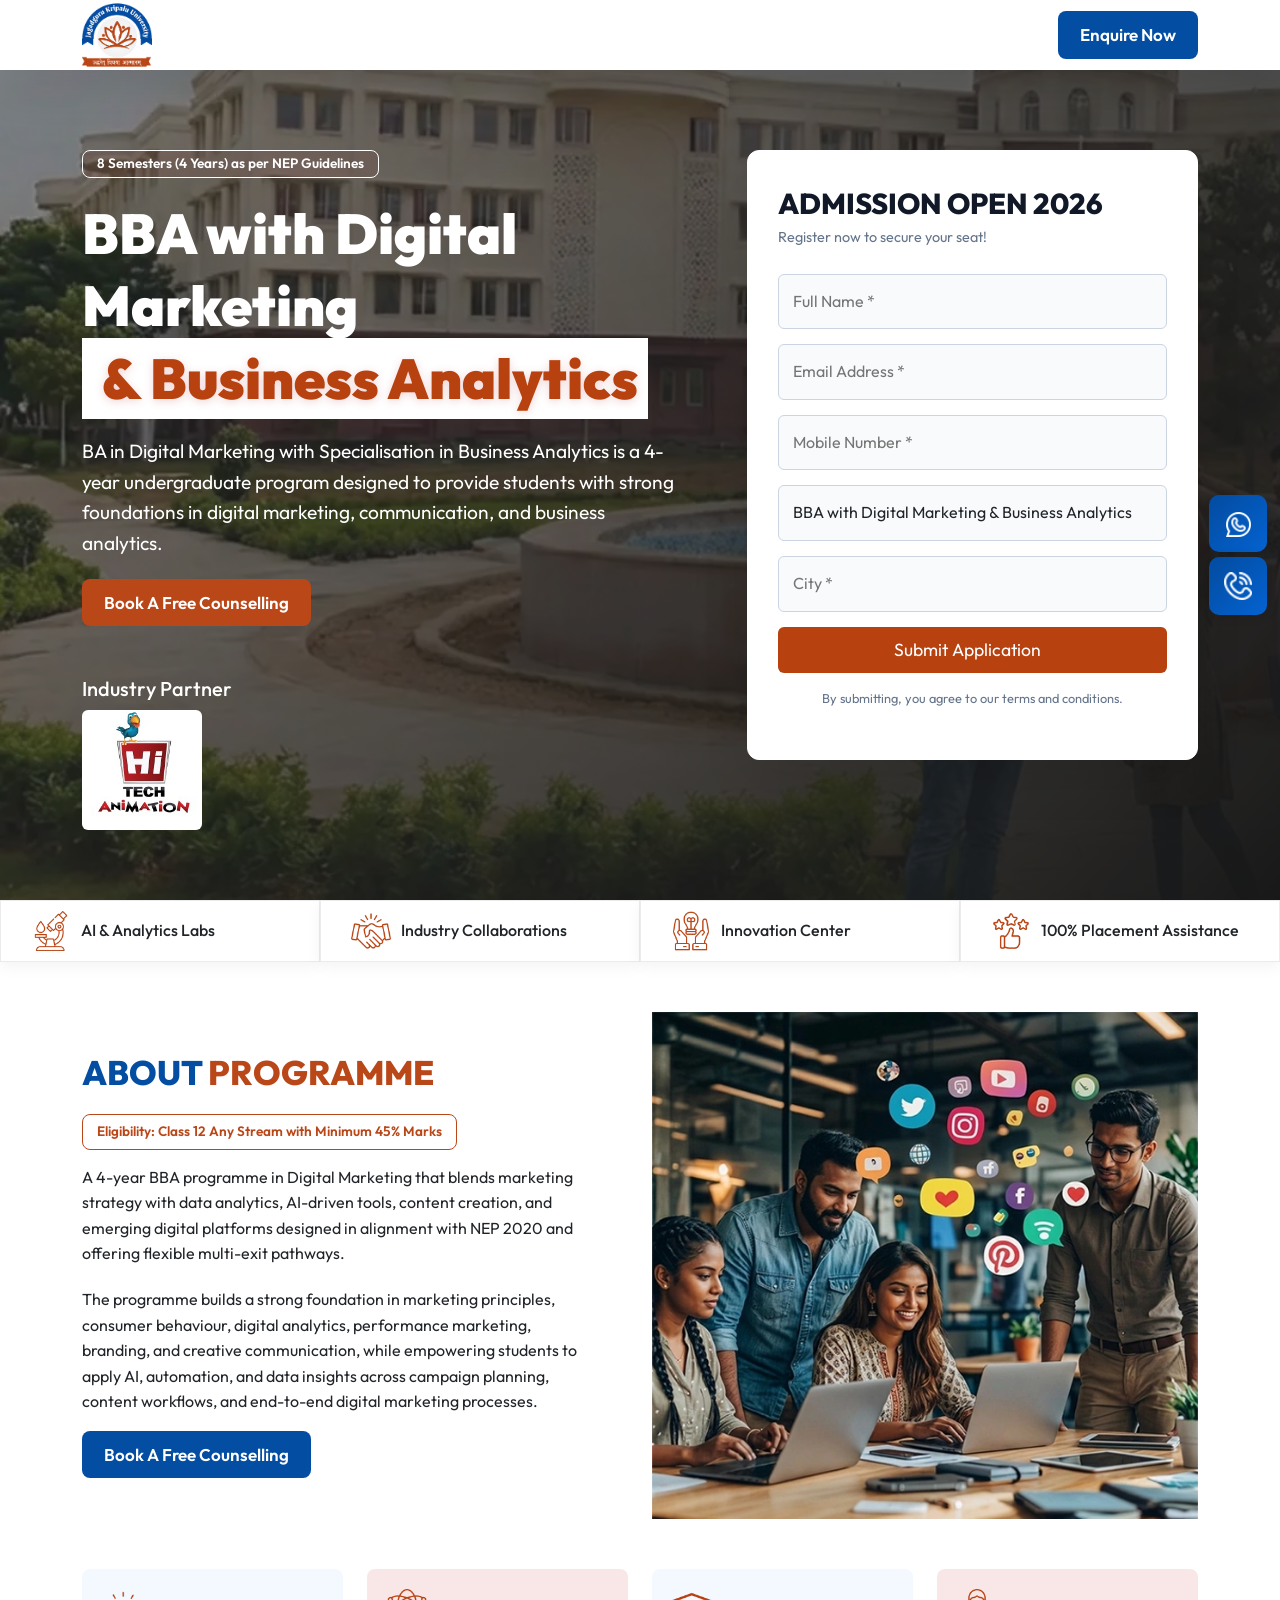
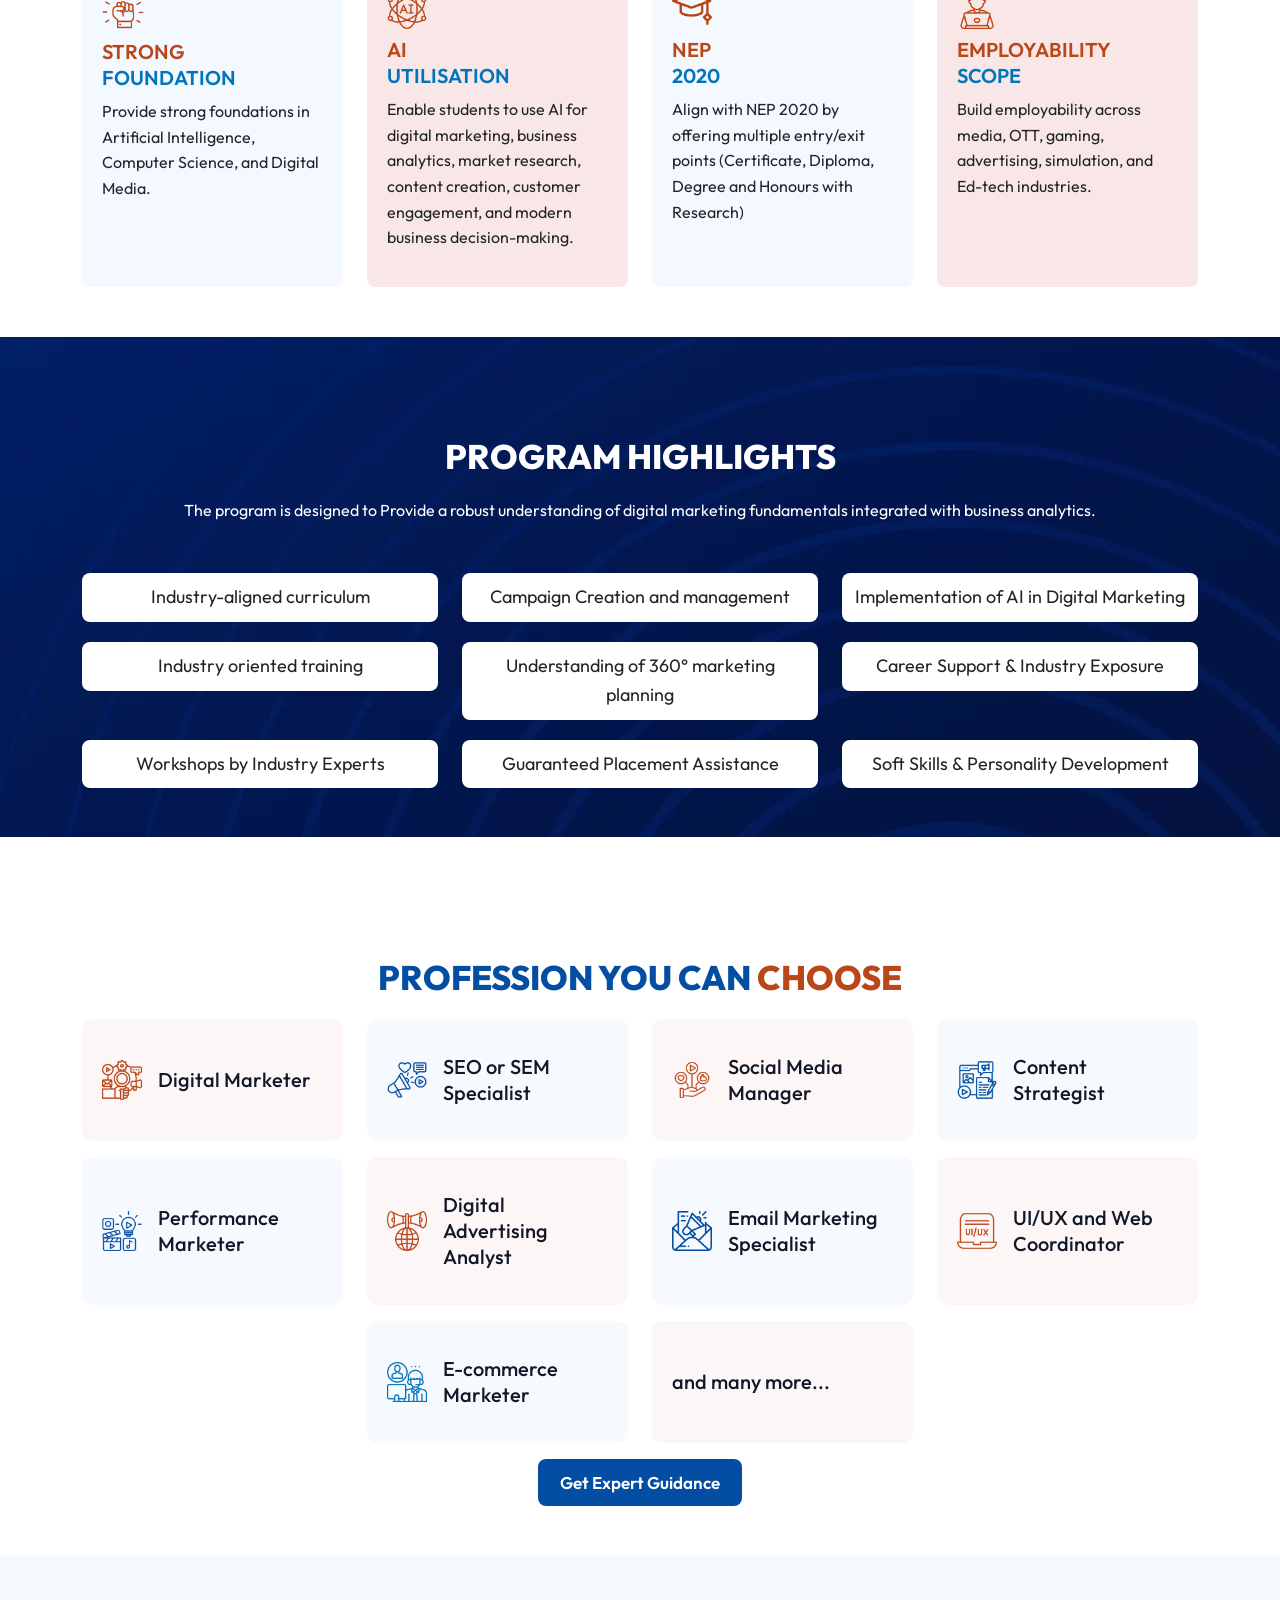
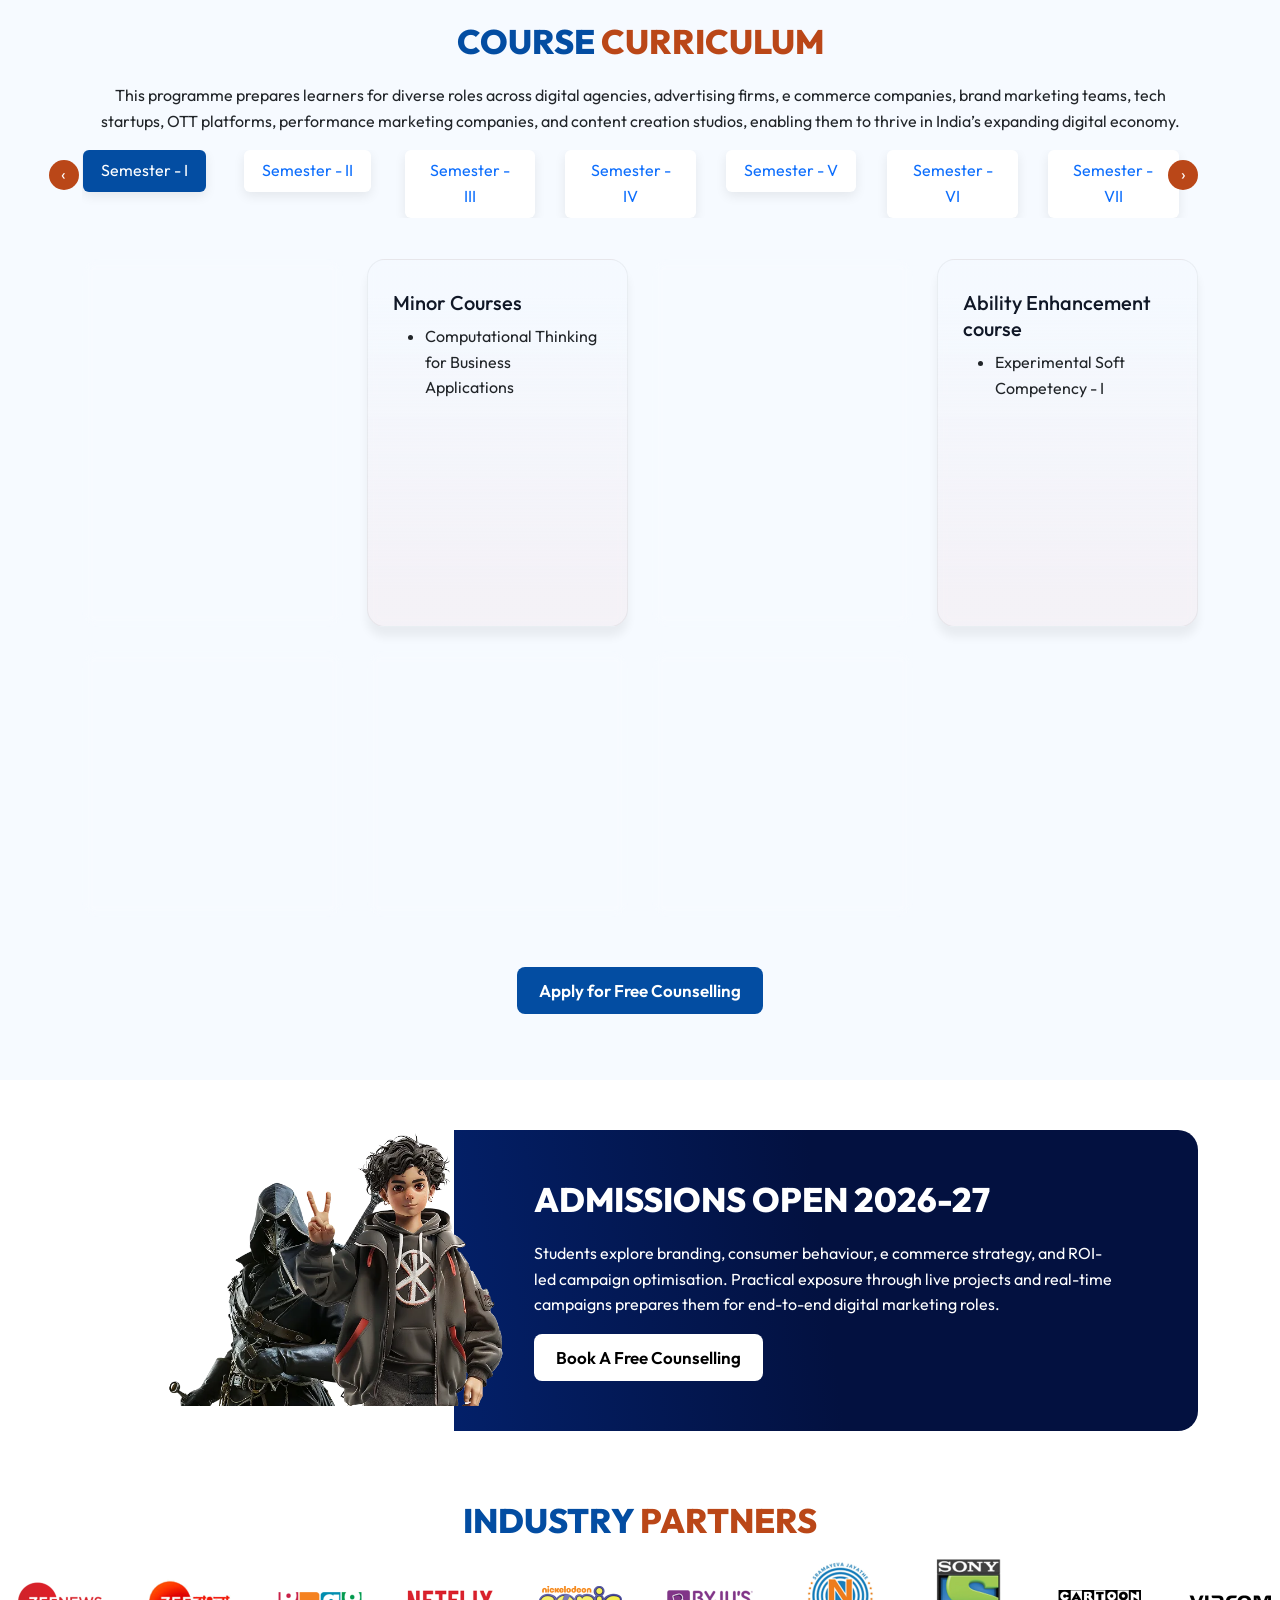
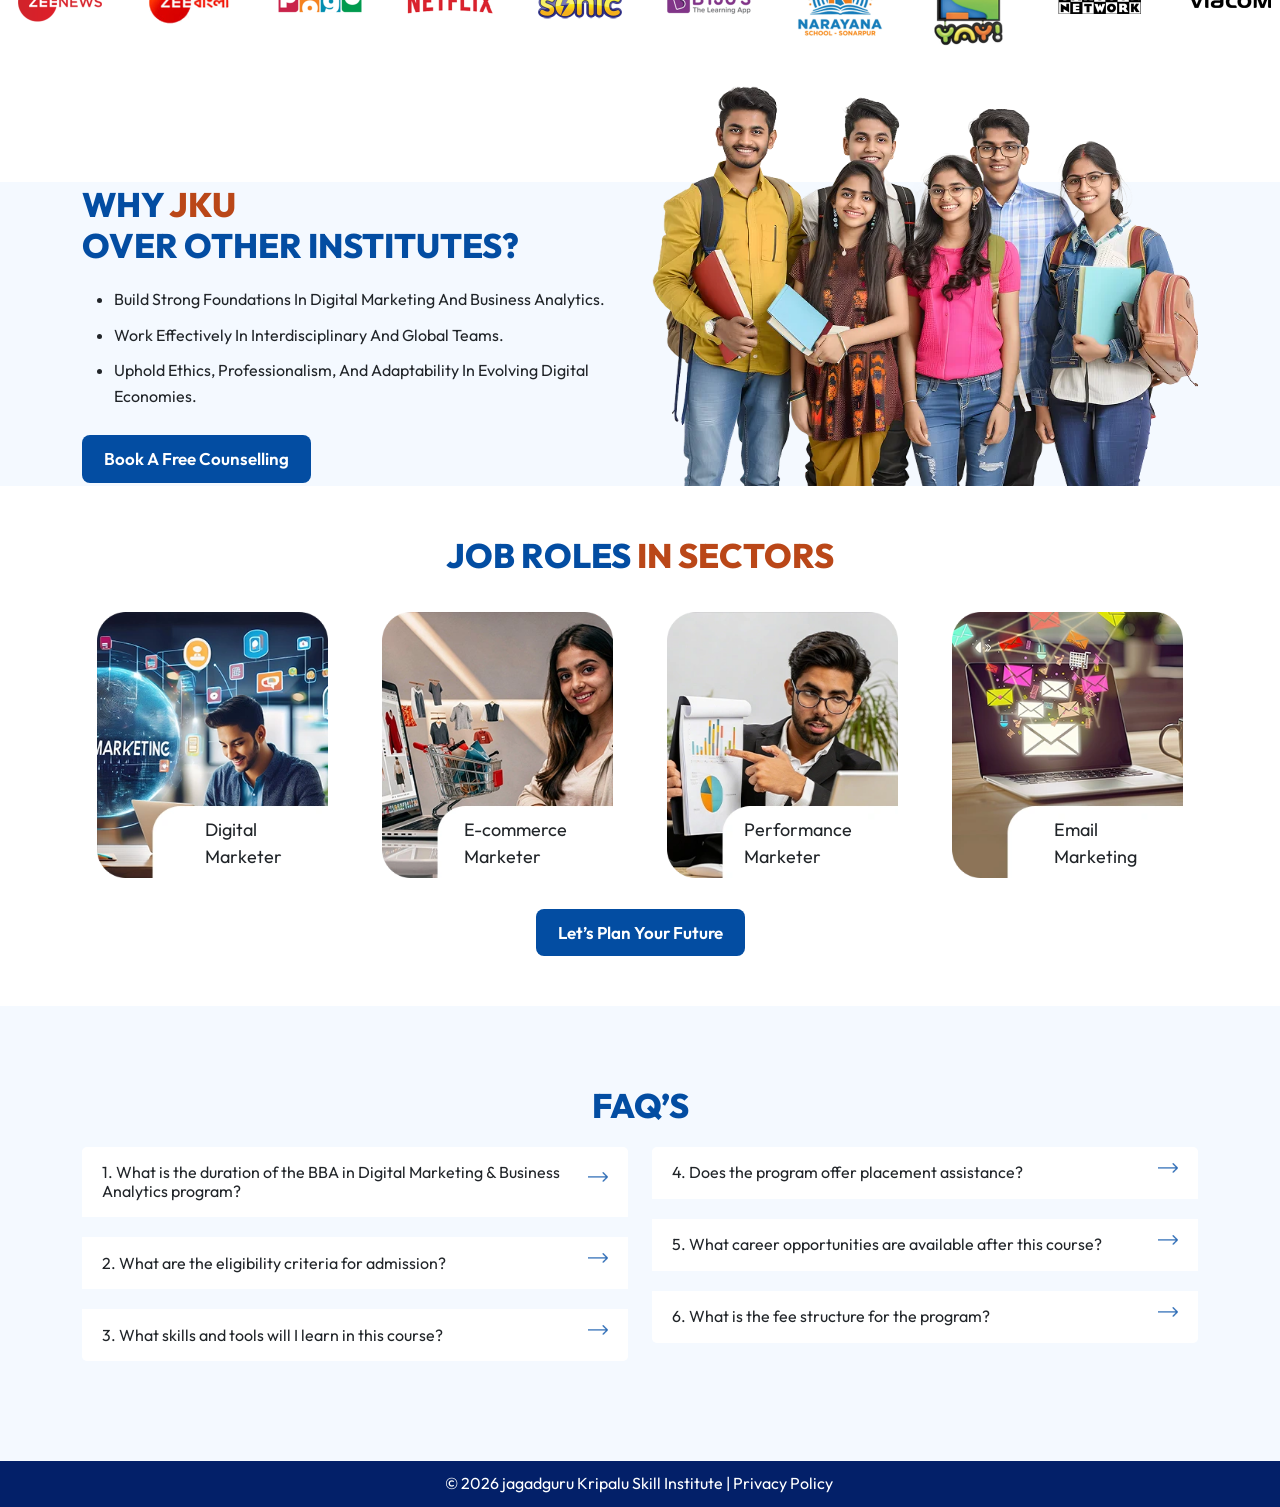
==== commit 559ce31c: "hii" ====
--- a/bba-in-digital-marketing-with-specialisation-in-business-analytics.html
+++ b/bba-in-digital-marketing-with-specialisation-in-business-analytics.html
@@ -89,8 +89,9 @@
                                 <input type="email" id="email" name="email" placeholder="Email Address *" required>
                             </div>
                             <div class="form-group">
-                                <input type="tel" id="phone" name="phone" placeholder="Mobile Number *" maxlength="10"
-                                    required>
+                                <input type="text" id="phone" name="phone" placeholder="Mobile Number *" maxlength="10"
+                                    pattern="[6-9]{1}[0-9]{9}" oninput="this.value = this.value.replace(/[^0-9]/g, '')"
+                                    autocomplete="off" required>
                             </div>
                             <!-- <div class="form-group">
                                 <select id="course" name="course" required>
@@ -1373,8 +1374,9 @@
                                 <input type="email" id="email" name="email" placeholder="Email Address *" required>
                             </div>
                             <div class="form-group">
-                                <input type="tel" id="phone" name="phone" placeholder="Mobile Number *" maxlength="10"
-                                    required>
+                                <input type="text" id="phone" name="phone" placeholder="Mobile Number *" maxlength="10"
+                                    pattern="[6-9]{1}[0-9]{9}" oninput="this.value = this.value.replace(/[^0-9]/g, '')"
+                                    autocomplete="off" required>
                             </div>
                             <!-- <div class="form-group">
                                 <select id="course" name="course" required>
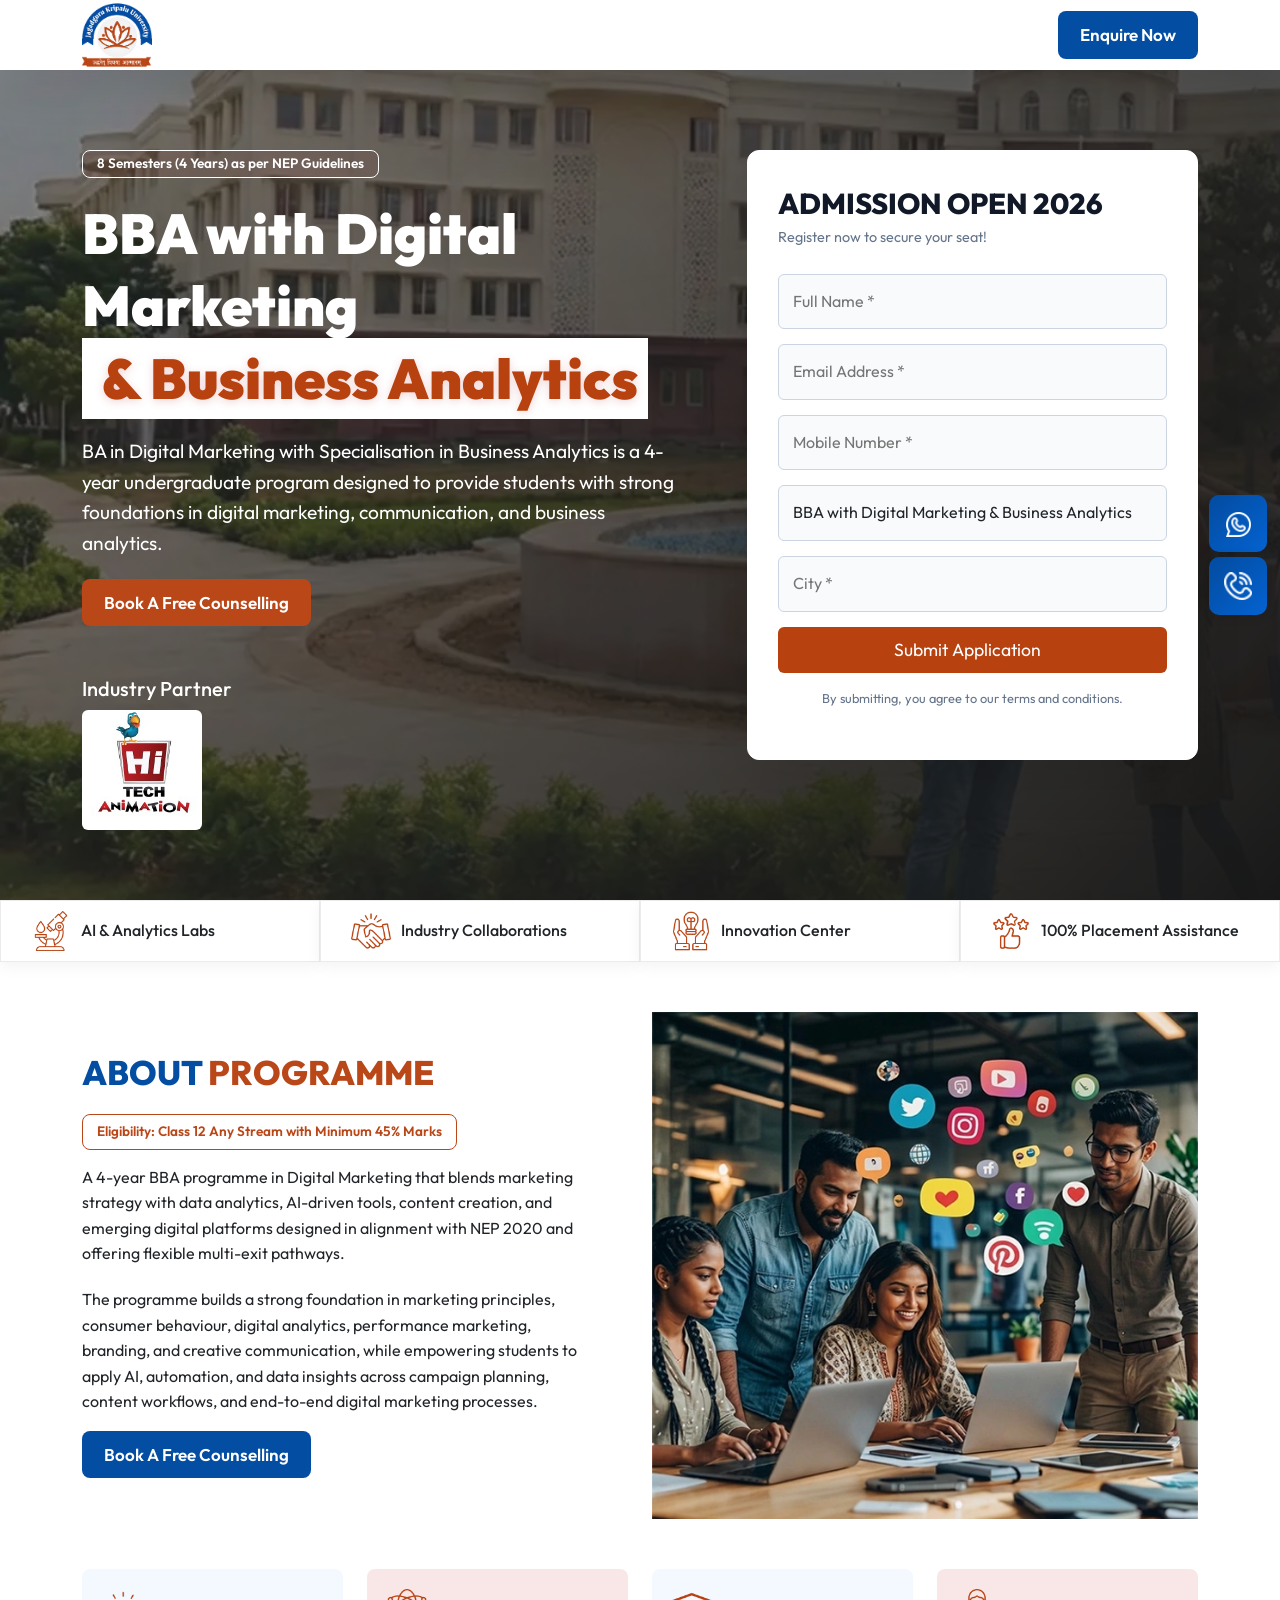
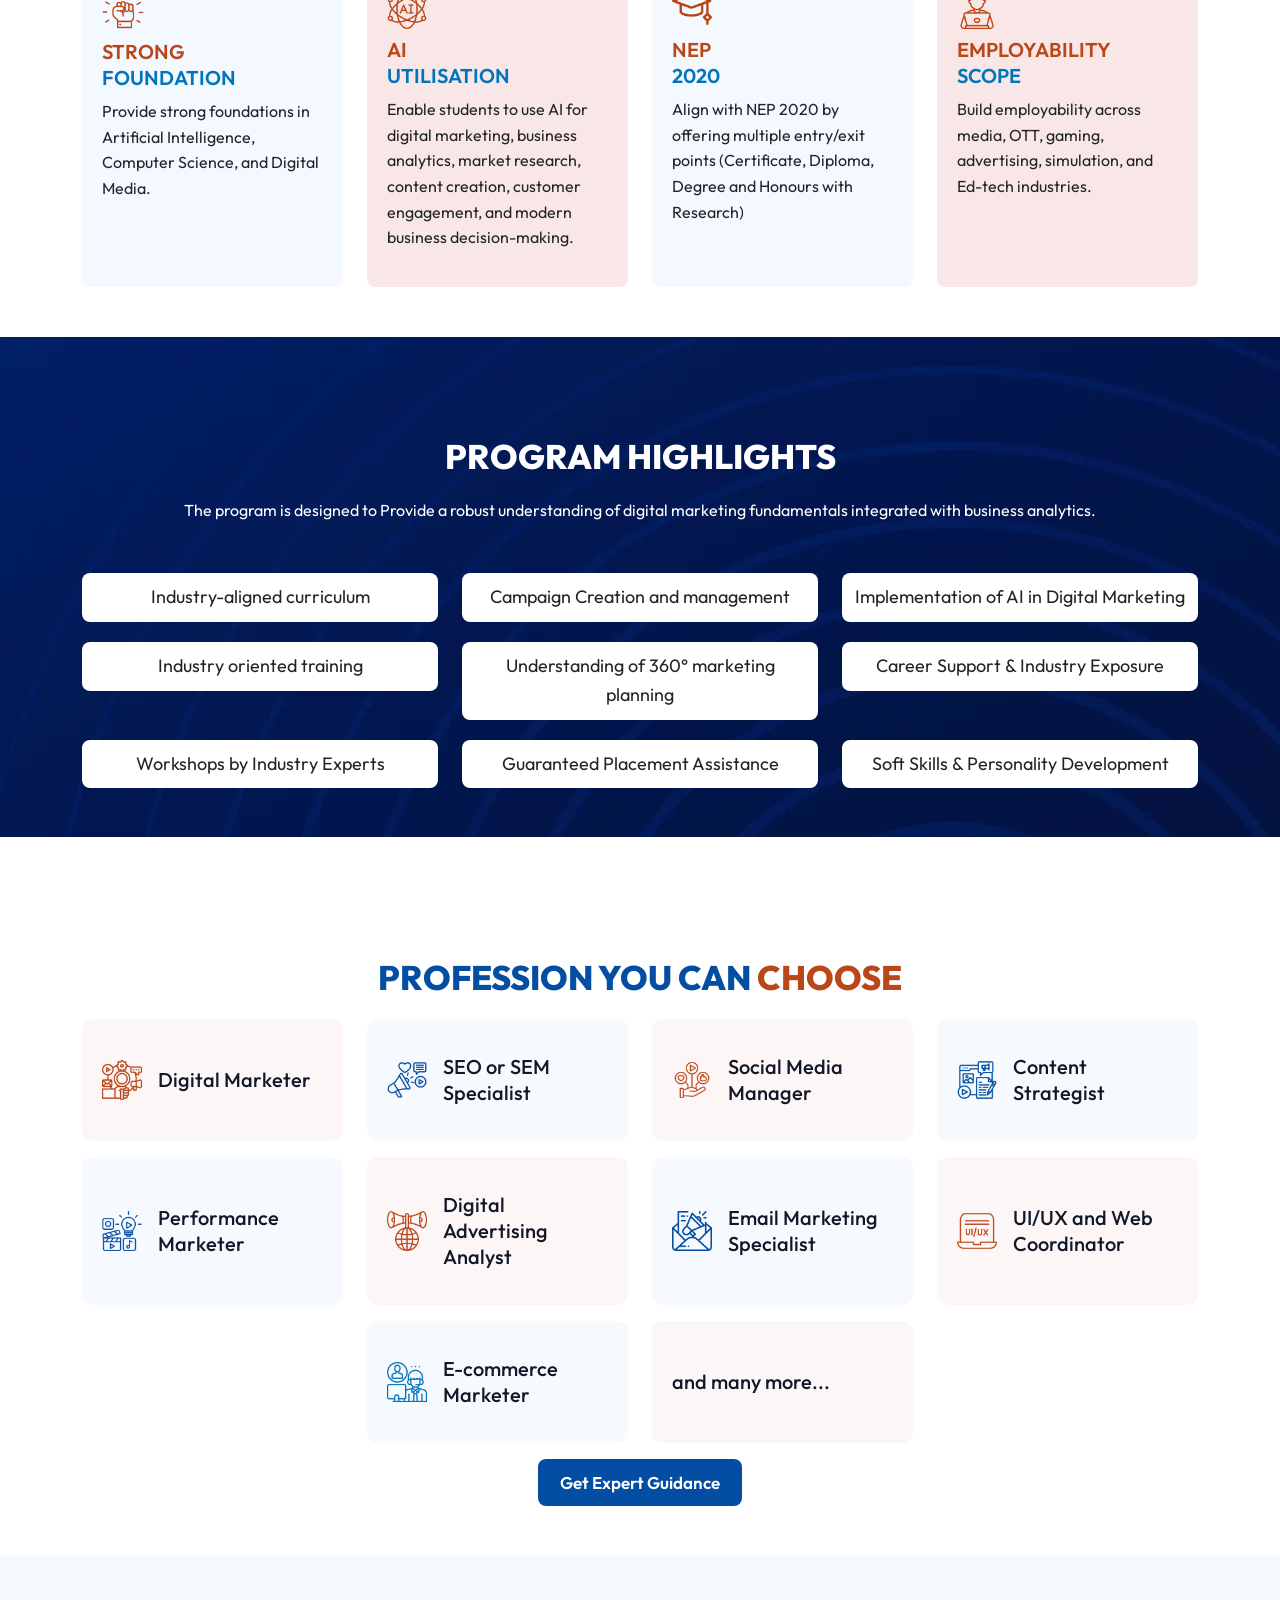
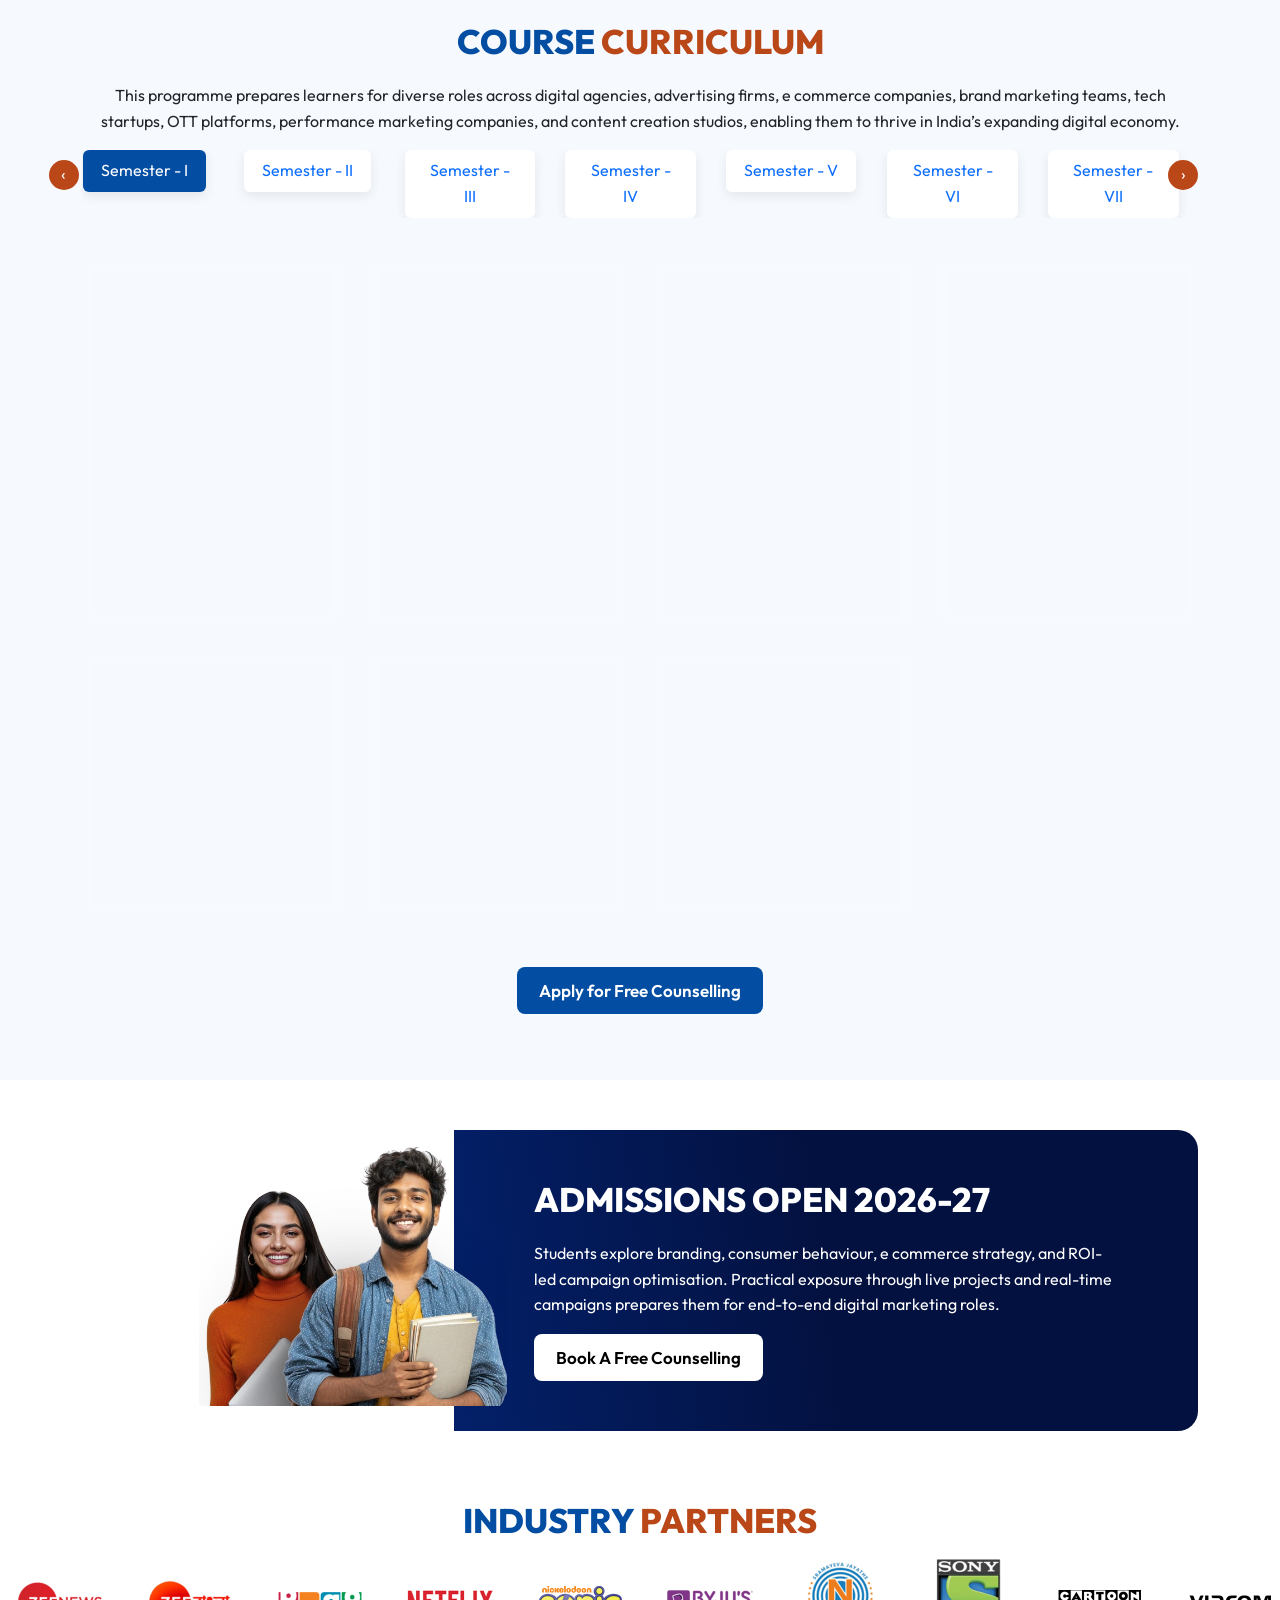
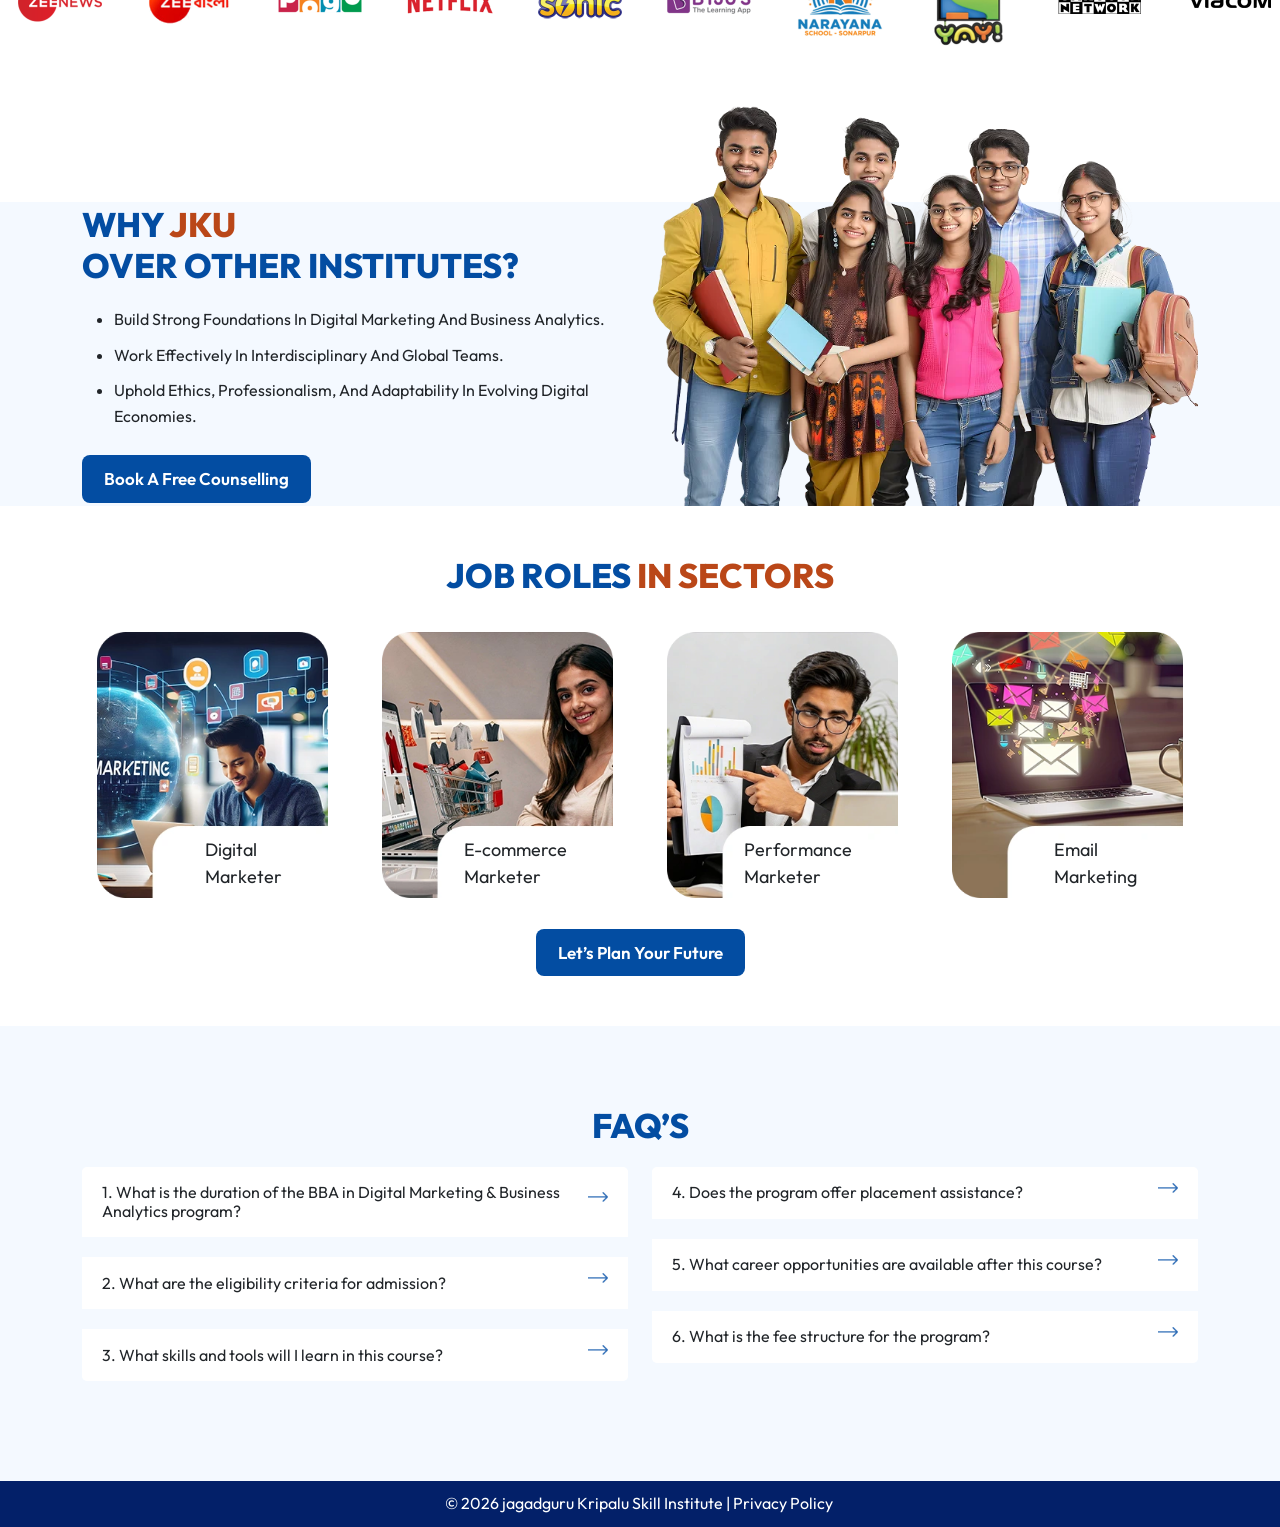
==== commit c7db4089: "hi" ====
--- a/bba-in-digital-marketing-with-specialisation-in-business-analytics.html
+++ b/bba-in-digital-marketing-with-specialisation-in-business-analytics.html
@@ -1072,7 +1072,7 @@
             <div class="row g-0">
                 <div class="col-lg-4 col-md-4 col-12">
                     <div class="adm-img">
-                        <img src="assets/img/robot.webp" alt="" class="img-fluid">
+                        <img src="assets/img/bba-bg.webp" alt="" class="img-fluid">
                     </div>
                 </div>
                 <div class="col-lg-8 col-md-8 col-12">
@@ -1081,7 +1081,7 @@
                         <p class="text-white">Students explore branding, consumer behaviour, e commerce strategy, and
                             ROI-led campaign optimisation. Practical exposure through live projects and real-time
                             campaigns prepares them for end-to-end digital marketing roles.</p>
-                        <button class="book" style="background-color: #fff; color:#000;" data-bs-toggle="modal"
+                        <button class="book " style="background-color: #fff; color:#000;" data-bs-toggle="modal"
                             data-bs-target="#exampleModal">
                             <span>Book A Free Counselling</span>
                         </button>
--- a/assets/css/style.css
+++ b/assets/css/style.css
@@ -541,7 +541,7 @@
 
 .why {
     background-color: #F4F9FF;
-    margin-top: 120px;
+    margin-top: 140px;
 }
 
 .why-img {
